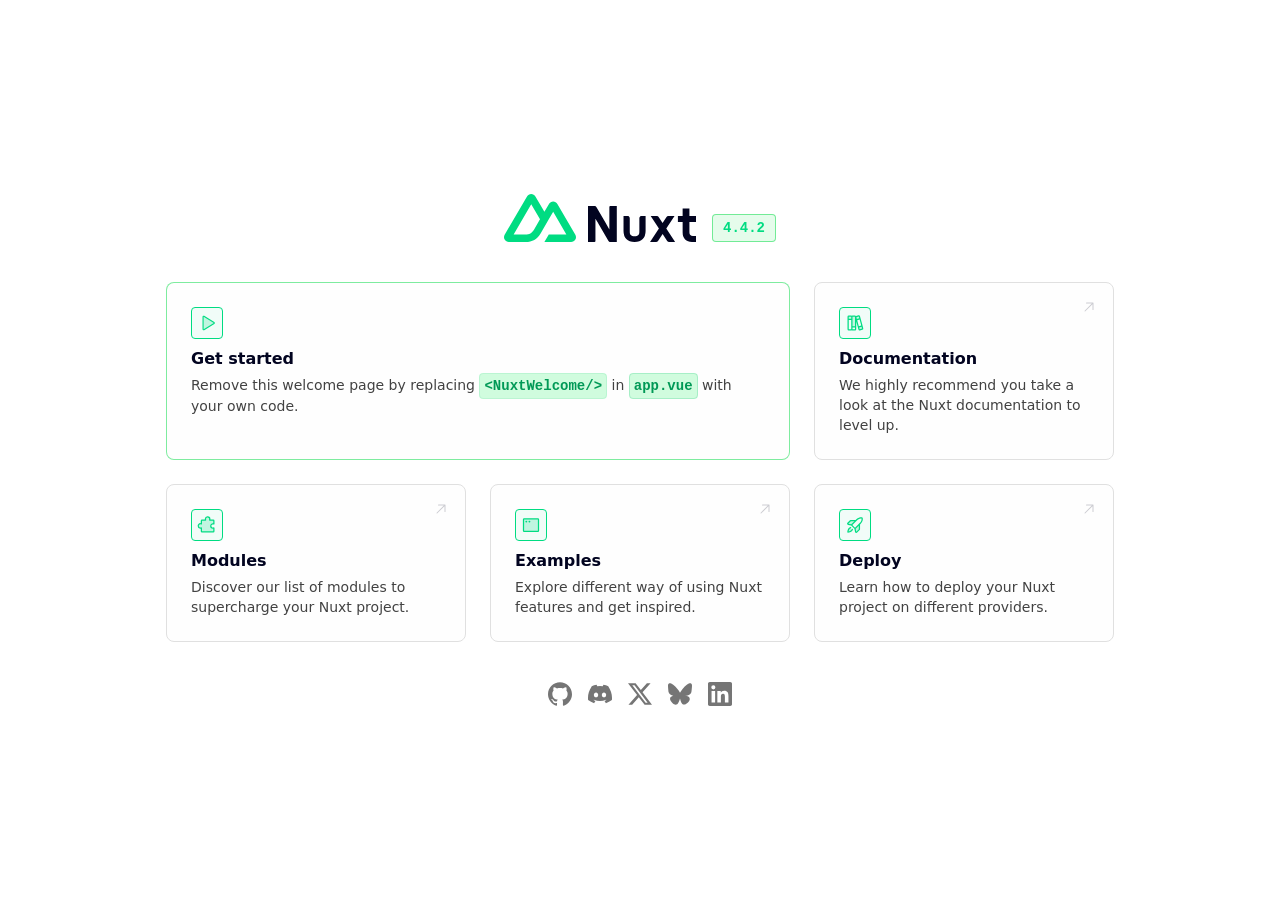
==== index.html @ 4d963c09 "✨ feat: 初始页面" ====
<!DOCTYPE html><html><head><meta charset="utf-8"><meta name="viewport" content="width=device-width, initial-scale=1"><title>Welcome to Nuxt!</title><script>!function(){const e=document.createElement("link").relList;if(!(e&&e.supports&&e.supports("modulepreload"))){for(const e of document.querySelectorAll('link[rel="modulepreload"]'))r(e);new MutationObserver(e=>{for(const o of e)if("childList"===o.type)for(const e of o.addedNodes)"LINK"===e.tagName&&"modulepreload"===e.rel&&r(e)}).observe(document,{childList:!0,subtree:!0})}function r(e){if(e.ep)return;e.ep=!0;const r=function(e){const r={};return e.integrity&&(r.integrity=e.integrity),e.referrerPolicy&&(r.referrerPolicy=e.referrerPolicy),"use-credentials"===e.crossOrigin?r.credentials="include":"anonymous"===e.crossOrigin?r.credentials="omit":r.credentials="same-origin",r}(e);fetch(e.href,r)}}();</script><style>*,:after,:before{border-color:var(--un-default-border-color,#e5e7eb);border-style:solid;border-width:0;box-sizing:border-box}:after,:before{--un-content:""}html{line-height:1.5;-webkit-text-size-adjust:100%;font-family:ui-sans-serif,system-ui,sans-serif,Apple Color Emoji,Segoe UI Emoji,Segoe UI Symbol,Noto Color Emoji;font-feature-settings:normal;font-variation-settings:normal;-moz-tab-size:4;tab-size:4;-webkit-tap-highlight-color:transparent}body{line-height:inherit;margin:0}h1,h2{font-size:inherit;font-weight:inherit}a{color:inherit;text-decoration:inherit}h1,h2,p,ul{margin:0}ul{list-style:none;padding:0}svg{display:block;vertical-align:middle}*,:after,:before{--un-rotate:0;--un-rotate-x:0;--un-rotate-y:0;--un-rotate-z:0;--un-scale-x:1;--un-scale-y:1;--un-scale-z:1;--un-skew-x:0;--un-skew-y:0;--un-translate-x:0;--un-translate-y:0;--un-translate-z:0;--un-pan-x: ;--un-pan-y: ;--un-pinch-zoom: ;--un-scroll-snap-strictness:proximity;--un-ordinal: ;--un-slashed-zero: ;--un-numeric-figure: ;--un-numeric-spacing: ;--un-numeric-fraction: ;--un-border-spacing-x:0;--un-border-spacing-y:0;--un-ring-offset-shadow:0 0 transparent;--un-ring-shadow:0 0 transparent;--un-shadow-inset: ;--un-shadow:0 0 transparent;--un-ring-inset: ;--un-ring-offset-width:0px;--un-ring-offset-color:#fff;--un-ring-width:0px;--un-ring-color:rgba(147,197,253,.5);--un-blur: ;--un-brightness: ;--un-contrast: ;--un-drop-shadow: ;--un-grayscale: ;--un-hue-rotate: ;--un-invert: ;--un-saturate: ;--un-sepia: ;--un-backdrop-blur: ;--un-backdrop-brightness: ;--un-backdrop-contrast: ;--un-backdrop-grayscale: ;--un-backdrop-hue-rotate: ;--un-backdrop-invert: ;--un-backdrop-opacity: ;--un-backdrop-saturate: ;--un-backdrop-sepia: }</style><style>.sr-only[data-v-bd64ba5c]{height:1px;margin:-1px;overflow:hidden;padding:0;width:1px;clip:rect(0,0,0,0);border-width:0;white-space:nowrap}.absolute[data-v-bd64ba5c],.sr-only[data-v-bd64ba5c]{position:absolute}.relative[data-v-bd64ba5c]{position:relative}.right-4[data-v-bd64ba5c]{right:1rem}.top-4[data-v-bd64ba5c]{top:1rem}.grid[data-v-bd64ba5c]{display:grid}.grid-cols-1[data-v-bd64ba5c]{grid-template-columns:repeat(1,minmax(0,1fr))}.mx-auto[data-v-bd64ba5c]{margin-left:auto;margin-right:auto}.mb-6[data-v-bd64ba5c]{margin-bottom:1.5rem}.mt-1[data-v-bd64ba5c]{margin-top:.25rem}.mt-4[data-v-bd64ba5c]{margin-top:1rem}.mt-6[data-v-bd64ba5c]{margin-top:1.5rem}.inline-block[data-v-bd64ba5c]{display:inline-block}.size-\[18px\][data-v-bd64ba5c]{height:18px;width:18px}.size-4[data-v-bd64ba5c]{height:1rem;width:1rem}.group:hover .group-hover\:size-5[data-v-bd64ba5c],.size-5[data-v-bd64ba5c]{height:1.25rem;width:1.25rem}.h-\[32px\][data-v-bd64ba5c]{height:32px}.h-8[data-v-bd64ba5c]{height:2rem}.max-w-\[980px\][data-v-bd64ba5c]{max-width:980px}.min-h-screen[data-v-bd64ba5c]{min-height:100vh}.w-\[32px\][data-v-bd64ba5c]{width:32px}.w-full[data-v-bd64ba5c]{width:100%}.flex[data-v-bd64ba5c]{display:flex}.inline-flex[data-v-bd64ba5c]{display:inline-flex}.flex-col[data-v-bd64ba5c]{flex-direction:column}.place-content-center[data-v-bd64ba5c]{place-content:center}.items-end[data-v-bd64ba5c]{align-items:flex-end}.items-center[data-v-bd64ba5c]{align-items:center}.justify-center[data-v-bd64ba5c]{justify-content:center}.gap-1[data-v-bd64ba5c]{gap:.25rem}.gap-4[data-v-bd64ba5c]{gap:1rem}.gap-y-4[data-v-bd64ba5c]{row-gap:1rem}.border[data-v-bd64ba5c]{border-width:1px}.border-\[\#00DC42\]\/50[data-v-bd64ba5c]{border-color:#00dc4280}.border-\[\#00DC82\][data-v-bd64ba5c]{--un-border-opacity:1;border-color:rgb(0 220 130/var(--un-border-opacity))}.border-gray-200[data-v-bd64ba5c]{--un-border-opacity:1;border-color:rgb(224 224 224/var(--un-border-opacity))}.border-green-600\/10[data-v-bd64ba5c]{border-color:#00bb6a1a}.border-green-600\/20[data-v-bd64ba5c]{border-color:#00bb6a33}.hover\:border-\[\#00DC82\][data-v-bd64ba5c]:hover{--un-border-opacity:1;border-color:rgb(0 220 130/var(--un-border-opacity))}.rounded[data-v-bd64ba5c]{border-radius:.25rem}.rounded-lg[data-v-bd64ba5c]{border-radius:.5rem}.bg-\[\#00DC42\]\/10[data-v-bd64ba5c]{background-color:#00dc421a}.bg-\[\#00DC82\]\/5[data-v-bd64ba5c]{background-color:#00dc820d}.bg-gray-50\/10[data-v-bd64ba5c]{background-color:#f5f5f51a}.bg-green-50[data-v-bd64ba5c]{--un-bg-opacity:1;background-color:rgb(208 252 222/var(--un-bg-opacity))}.bg-white[data-v-bd64ba5c]{--un-bg-opacity:1;background-color:rgb(255 255 255/var(--un-bg-opacity))}.p-1[data-v-bd64ba5c]{padding:.25rem}.p-6[data-v-bd64ba5c]{padding:1.5rem}.px-2[data-v-bd64ba5c]{padding-left:.5rem;padding-right:.5rem}.px-4[data-v-bd64ba5c]{padding-left:1rem;padding-right:1rem}.py-1[data-v-bd64ba5c]{padding-bottom:.25rem;padding-top:.25rem}.text-\[12px\][data-v-bd64ba5c]{font-size:12px}.text-base[data-v-bd64ba5c]{font-size:1rem;line-height:1.5rem}.text-sm[data-v-bd64ba5c]{font-size:.875rem;line-height:1.25rem}.group:hover .group-hover\:text-\[\#00DC82\][data-v-bd64ba5c],.text-\[\#00DC82\][data-v-bd64ba5c]{--un-text-opacity:1;color:rgb(0 220 130/var(--un-text-opacity))}.text-\[\#020420\][data-v-bd64ba5c]{--un-text-opacity:1;color:rgb(2 4 32/var(--un-text-opacity))}.text-\[\#020420\]\/20[data-v-bd64ba5c]{color:#02042033}.text-gray-500[data-v-bd64ba5c]{--un-text-opacity:1;color:rgb(117 117 117/var(--un-text-opacity))}.text-gray-700[data-v-bd64ba5c]{--un-text-opacity:1;color:rgb(66 66 66/var(--un-text-opacity))}.text-green-700[data-v-bd64ba5c]{--un-text-opacity:1;color:rgb(0 153 86/var(--un-text-opacity))}.hover\:text-\[\#020420\][data-v-bd64ba5c]:hover{--un-text-opacity:1;color:rgb(2 4 32/var(--un-text-opacity))}.font-bold[data-v-bd64ba5c]{font-weight:700}.font-semibold[data-v-bd64ba5c]{font-weight:600}.leading-none[data-v-bd64ba5c]{line-height:1}.font-mono[data-v-bd64ba5c]{font-family:ui-monospace,SFMono-Regular,Menlo,Monaco,Consolas,Liberation Mono,Courier New,monospace}.antialiased[data-v-bd64ba5c]{-webkit-font-smoothing:antialiased;-moz-osx-font-smoothing:grayscale}.focus-visible\:ring-2[data-v-bd64ba5c]:focus-visible{--un-ring-width:2px;--un-ring-offset-shadow:var(--un-ring-inset) 0 0 0 var(--un-ring-offset-width) var(--un-ring-offset-color);--un-ring-shadow:var(--un-ring-inset) 0 0 0 calc(var(--un-ring-width) + var(--un-ring-offset-width)) var(--un-ring-color);box-shadow:var(--un-ring-offset-shadow),var(--un-ring-shadow),var(--un-shadow)}.transition-all[data-v-bd64ba5c]{transition-duration:.15s;transition-property:all;transition-timing-function:cubic-bezier(.4,0,.2,1)}@media(prefers-color-scheme:dark){.dark\:border-\[\#00DC82\]\/50[data-v-bd64ba5c]{border-color:#00dc8280}.dark\:border-\[\#00DC82\]\/80[data-v-bd64ba5c],.group:hover .group-hover\:dark\:border-\[\#00DC82\]\/80[data-v-bd64ba5c]{border-color:#00dc82cc}.dark\:border-white\/10[data-v-bd64ba5c]{border-color:#ffffff1a}.dark\:border-white\/20[data-v-bd64ba5c]{border-color:#fff3}.hover\:dark\:border-\[\#00DC82\][data-v-bd64ba5c]:hover{--un-border-opacity:1;border-color:rgb(0 220 130/var(--un-border-opacity))}.dark\:bg-\[\#020420\][data-v-bd64ba5c]{--un-bg-opacity:1;background-color:rgb(2 4 32/var(--un-bg-opacity))}.dark\:bg-white\/5[data-v-bd64ba5c]{background-color:#ffffff0d}.dark\:text-\[\#00DC82\][data-v-bd64ba5c]{--un-text-opacity:1;color:rgb(0 220 130/var(--un-text-opacity))}.dark\:text-gray-200[data-v-bd64ba5c]{--un-text-opacity:1;color:rgb(224 224 224/var(--un-text-opacity))}.dark\:text-gray-400[data-v-bd64ba5c]{--un-text-opacity:1;color:rgb(158 158 158/var(--un-text-opacity))}.dark\:text-white[data-v-bd64ba5c]{--un-text-opacity:1;color:rgb(255 255 255/var(--un-text-opacity))}.dark\:text-white\/40[data-v-bd64ba5c]{color:#fff6}.dark\:hover\:text-white[data-v-bd64ba5c]:hover{--un-text-opacity:1;color:rgb(255 255 255/var(--un-text-opacity))}.group:hover .group-hover\:dark\:text-gray-100[data-v-bd64ba5c]{--un-text-opacity:1;color:rgb(238 238 238/var(--un-text-opacity))}}@media(min-width:640px){.sm\:col-span-2[data-v-bd64ba5c]{grid-column:span 2/span 2}.sm\:grid-cols-3[data-v-bd64ba5c]{grid-template-columns:repeat(3,minmax(0,1fr))}.sm\:mb-0[data-v-bd64ba5c]{margin-bottom:0}.sm\:mt-0[data-v-bd64ba5c]{margin-top:0}.sm\:mt-10[data-v-bd64ba5c]{margin-top:2.5rem}.sm\:mt-6[data-v-bd64ba5c]{margin-top:1.5rem}.sm\:h-12[data-v-bd64ba5c]{height:3rem}.sm\:gap-6[data-v-bd64ba5c]{gap:1.5rem}.sm\:px-2\.5[data-v-bd64ba5c]{padding-left:.625rem;padding-right:.625rem}.sm\:px-6[data-v-bd64ba5c]{padding-left:1.5rem;padding-right:1.5rem}.sm\:py-1\.5[data-v-bd64ba5c]{padding-bottom:.375rem;padding-top:.375rem}.sm\:text-\[14px\][data-v-bd64ba5c]{font-size:14px}.sm\:text-base[data-v-bd64ba5c]{font-size:1rem;line-height:1.5rem}}@media(min-width:1024px){.lg\:px-8[data-v-bd64ba5c]{padding-left:2rem;padding-right:2rem}}</style><link rel="stylesheet" href="/_nuxt/entry.BA2-Utbd.css" crossorigin><link rel="preload" as="fetch" crossorigin="anonymous" href="/_payload.json?71deeaba-9557-443c-835a-ccceb0a1dccd"><link rel="modulepreload" as="script" crossorigin href="/_nuxt/CQUjFMmH.js"><script type="module" src="/_nuxt/CQUjFMmH.js" crossorigin></script></head><body><div id="__nuxt"><div><div></div><div class="antialiased bg-white dark:bg-[#020420] dark:text-white flex flex-col items-center justify-center min-h-screen place-content-center sm:text-base text-[#020420] text-sm" data-v-bd64ba5c><div class="flex flex-col mt-6 sm:mt-0" data-v-bd64ba5c><h1 class="flex flex-col gap-y-4 items-center justify-center" data-v-bd64ba5c><a href="https://nuxt.com?utm_source=nuxt-welcome" target="_blank" class="gap-4 inline-flex items-end" data-v-bd64ba5c><svg xmlns="http://www.w3.org/2000/svg" fill="none" aria-label="Nuxt" class="h-8 sm:h-12" viewBox="0 0 800 200" data-v-bd64ba5c><path fill="#00dc82" d="M168.303 200h111.522c3.543 0 7.022-.924 10.09-2.679A20.1 20.1 0 0 0 297.3 190a19.86 19.86 0 0 0 2.7-10.001 19.86 19.86 0 0 0-2.709-9.998L222.396 41.429a20.1 20.1 0 0 0-7.384-7.32 20.3 20.3 0 0 0-10.088-2.679c-3.541 0-7.02.925-10.087 2.68a20.1 20.1 0 0 0-7.384 7.32l-19.15 32.896L130.86 9.998a20.1 20.1 0 0 0-7.387-7.32A20.3 20.3 0 0 0 113.384 0c-3.542 0-7.022.924-10.09 2.679a20.1 20.1 0 0 0-7.387 7.319L2.709 170A19.85 19.85 0 0 0 0 179.999c-.002 3.511.93 6.96 2.7 10.001a20.1 20.1 0 0 0 7.385 7.321A20.3 20.3 0 0 0 20.175 200h70.004c27.737 0 48.192-12.075 62.266-35.633l34.171-58.652 18.303-31.389 54.93 94.285h-73.233zm-79.265-31.421-48.854-.011 73.232-125.706 36.541 62.853-24.466 42.01c-9.347 15.285-19.965 20.854-36.453 20.854" data-v-bd64ba5c></path><path fill="currentColor" d="M377 200a4 4 0 0 0 4-4v-93s5.244 8.286 15 25l38.707 66.961c1.789 3.119 5.084 5.039 8.649 5.039H470V50h-27a4 4 0 0 0-4 4v94l-17-30-36.588-62.98c-1.792-3.108-5.081-5.02-8.639-5.02H350v150zm299.203-56.143L710.551 92h-25.73a9.97 9.97 0 0 0-8.333 4.522L660.757 120.5l-15.731-23.978A9.97 9.97 0 0 0 636.693 92h-25.527l34.348 51.643L608.524 200h24.966a9.97 9.97 0 0 0 8.29-4.458l19.18-28.756 18.981 28.72a9.97 9.97 0 0 0 8.313 4.494h24.736zM724.598 92h19.714V60.071h28.251V92H800v24.857h-27.437V159.5c0 10.5 5.284 15.429 14.43 15.429H800V200h-16.869c-23.576 0-38.819-14.143-38.819-39.214v-43.929h-19.714zM590 92h-15c-3.489 0-6.218.145-8.5 2.523-2.282 2.246-2.5 3.63-2.5 7.066v52.486c0 8.058-.376 12.962-4 16.925-3.624 3.831-8.619 5-16 5-7.247 0-12.376-1.169-16-5-3.624-3.963-4-8.867-4-16.925v-52.486c0-3.435-.218-4.82-2.5-7.066C519.218 92.145 516.489 92 513 92h-15v62.422q0 21.006 11.676 33.292C517.594 195.905 529.103 200 544 200s26.204-4.095 34.123-12.286Q590 175.428 590 154.422z" data-v-bd64ba5c></path></svg> <span class="bg-[#00DC42]/10 border border-[#00DC42]/50 font-mono font-semibold group-hover:bg-[#00DC42]/15 group-hover:border-[#00DC42] inline-block leading-none px-2 py-1 rounded sm:px-2.5 sm:py-1.5 sm:text-[14px] text-[#00DC82] text-[12px]" data-v-bd64ba5c>4.4.2</span></a></h1><div class="gap-4 grid grid-cols-1 max-w-[980px] mt-6 px-4 sm:gap-6 sm:grid-cols-3 sm:mt-10 w-full" data-v-bd64ba5c><div class="bg-gray-50/10 border border-[#00DC42]/50 dark:bg-white/5 flex flex-col gap-1 p-6 rounded-lg sm:col-span-2" data-v-bd64ba5c><div class="bg-[#00DC82]/5 border border-[#00DC82] dark:bg-[#020420] dark:border-[#00DC82]/80 dark:text-[#00DC82] flex h-[32px] items-center justify-center rounded text-[#00DC82] w-[32px]" data-v-bd64ba5c><svg xmlns="http://www.w3.org/2000/svg" class="size-[18px]" viewBox="0 0 256 256" data-v-bd64ba5c><path fill="currentColor" d="m228.1 121.2-143.9-88A8 8 0 0 0 72 40v176a8 8 0 0 0 12.2 6.8l143.9-88a7.9 7.9 0 0 0 0-13.6" opacity=".2" data-v-bd64ba5c></path><path fill="currentColor" d="M80 232a15.5 15.5 0 0 1-7.8-2.1A15.8 15.8 0 0 1 64 216V40a15.8 15.8 0 0 1 8.2-13.9 15.5 15.5 0 0 1 16.1.3l144 87.9a16 16 0 0 1 0 27.4l-144 87.9A15.4 15.4 0 0 1 80 232m0-192v176l144-88Z" data-v-bd64ba5c></path></svg></div><h2 class="font-semibold mt-1 text-base" data-v-bd64ba5c>Get started</h2><p class="dark:text-gray-200 text-gray-700 text-sm" data-v-bd64ba5c>Remove this welcome page by replacing <a class="bg-green-50 border border-green-600/10 dark:bg-[#020420] dark:border-white/10 dark:text-[#00DC82] font-bold font-mono p-1 rounded text-green-700" data-v-bd64ba5c>&lt;NuxtWelcome/&gt;</a> in <a href="https://nuxt.com/docs/4.x/directory-structure/app" target="_blank" rel="noopener" class="bg-green-50 border border-green-600/20 dark:bg-[#020420] dark:border-white/20 dark:text-[#00DC82] font-bold font-mono hover:border-[#00DC82] p-1 rounded text-green-700" data-v-bd64ba5c>app.vue</a> with your own code.</p></div><a href="https://nuxt.com/docs?utm_source=nuxt-welcome" target="_blank" class="bg-gray-50/10 border border-gray-200 dark:bg-white/5 dark:border-white/10 flex flex-col gap-1 group hover:border-[#00DC82] hover:dark:border-[#00DC82] p-6 relative rounded-lg transition-all" data-v-bd64ba5c><div class="bg-[#00DC82]/5 border border-[#00DC82] dark:bg-[#020420] dark:border-[#00DC82]/50 dark:text-[#00DC82] flex group-hover:dark:border-[#00DC82]/80 h-[32px] items-center justify-center rounded text-[#00DC82] transition-all w-[32px]" data-v-bd64ba5c><svg xmlns="http://www.w3.org/2000/svg" class="size-5" viewBox="0 0 256 256" data-v-bd64ba5c><path fill="currentColor" d="M136 48v128H88V80H40V48a8 8 0 0 1 8-8h32a8 8 0 0 1 8 8 8 8 0 0 1 8-8h32a8 8 0 0 1 8 8m89.9 149.6-8.3-30.9-46.4 12.5 8.3 30.9a8 8 0 0 0 9.8 5.6l30.9-8.3a8 8 0 0 0 5.7-9.8M184.5 43.1a8.1 8.1 0 0 0-9.8-5.7l-30.9 8.3a8.1 8.1 0 0 0-5.7 9.8l8.3 30.9L192.8 74Z" opacity=".2" data-v-bd64ba5c></path><path fill="currentColor" d="M233.6 195.6 192.2 41a16 16 0 0 0-19.6-11.3L141.7 38l-1 .3A16 16 0 0 0 128 32H96a15.8 15.8 0 0 0-8 2.2 15.8 15.8 0 0 0-8-2.2H48a16 16 0 0 0-16 16v160a16 16 0 0 0 16 16h32a15.8 15.8 0 0 0 8-2.2 15.8 15.8 0 0 0 8 2.2h32a16 16 0 0 0 16-16v-99.6l27.8 103.7a16 16 0 0 0 15.5 11.9 20 20 0 0 0 4.1-.5l30.9-8.3a16 16 0 0 0 11.3-19.6M156.2 92.1l30.9-8.3 20.7 77.3-30.9 8.3Zm20.5-46.9 6.3 23.1-30.9 8.3-6.3-23.1ZM128 48v120H96V48Zm-48 0v24H48V48ZM48 208V88h32v120Zm80 0H96v-24h32zm90.2-8.3-30.9 8.3-6.3-23.2 31-8.3z" data-v-bd64ba5c></path></svg></div> <svg xmlns="http://www.w3.org/2000/svg" class="absolute dark:text-white/40 group-hover:size-5 group-hover:text-[#00DC82] right-4 size-4 text-[#020420]/20 top-4 transition-all" viewBox="0 0 256 256" data-v-bd64ba5c><path fill="currentColor" d="M200 64v104a8 8 0 0 1-16 0V83.3L69.7 197.7a8.2 8.2 0 0 1-11.4 0 8.1 8.1 0 0 1 0-11.4L172.7 72H88a8 8 0 0 1 0-16h104a8 8 0 0 1 8 8" data-v-bd64ba5c></path></svg> <h2 class="font-semibold mt-1 text-base" data-v-bd64ba5c>Documentation</h2><p class="dark:text-gray-200 group-hover:dark:text-gray-100 text-gray-700 text-sm" data-v-bd64ba5c>We highly recommend you take a look at the Nuxt documentation to level up.</p></a></div><div class="gap-4 grid grid-cols-1 max-w-[980px] mt-4 px-4 sm:gap-6 sm:grid-cols-3 sm:mt-6 w-full" data-v-bd64ba5c><a href="https://nuxt.com/modules?utm_source=nuxt-welcome" target="_blank" class="bg-gray-50/10 border border-gray-200 dark:bg-white/5 dark:border-white/10 flex flex-col gap-1 group hover:border-[#00DC82] hover:dark:border-[#00DC82] p-6 relative rounded-lg transition-all" data-v-bd64ba5c><div class="bg-[#00DC82]/5 border border-[#00DC82] dark:bg-[#020420] dark:border-[#00DC82]/50 dark:text-[#00DC82] flex group-hover:dark:border-[#00DC82]/80 h-[32px] items-center justify-center rounded text-[#00DC82] transition-all w-[32px]" data-v-bd64ba5c><svg xmlns="http://www.w3.org/2000/svg" class="size-5" viewBox="0 0 256 256" data-v-bd64ba5c><path fill="currentColor" d="M64 216a8 8 0 0 1-8-8v-42.7a27.6 27.6 0 0 1-14.1 2.6A28 28 0 1 1 56 114.7V72a8 8 0 0 1 8-8h46.7a27.6 27.6 0 0 1-2.6-14.1A28 28 0 1 1 161.3 64H208a8 8 0 0 1 8 8v42.7a27.6 27.6 0 0 0-14.1-2.6 28 28 0 1 0 14.1 53.2V208a8 8 0 0 1-8 8Z" opacity=".2" data-v-bd64ba5c></path><path fill="currentColor" d="M220.3 158.5a8.1 8.1 0 0 0-7.7-.4 20.2 20.2 0 0 1-23.2-4.4 20 20 0 0 1 13.1-33.6 19.6 19.6 0 0 1 10.1 1.8 8.1 8.1 0 0 0 7.7-.4 8.2 8.2 0 0 0 3.7-6.8V72a16 16 0 0 0-16-16h-36.2c.1-1.3.2-2.7.2-4a36.1 36.1 0 0 0-38.3-35.9 36 36 0 0 0-33.6 33.3 36.4 36.4 0 0 0 .1 6.6H64a16 16 0 0 0-16 16v32.2l-4-.2a35.6 35.6 0 0 0-26.2 11.4 35.3 35.3 0 0 0-9.7 26.9 36 36 0 0 0 33.3 33.6 36.4 36.4 0 0 0 6.6-.1V208a16 16 0 0 0 16 16h144a16 16 0 0 0 16-16v-42.7a8.2 8.2 0 0 0-3.7-6.8M208 208H64v-42.7a8.2 8.2 0 0 0-3.7-6.8 8.1 8.1 0 0 0-7.7-.4 19.6 19.6 0 0 1-10.1 1.8 20 20 0 0 1-13.1-33.6 20.2 20.2 0 0 1 23.2-4.4 8.1 8.1 0 0 0 7.7-.4 8.2 8.2 0 0 0 3.7-6.8V72h46.7a8.2 8.2 0 0 0 6.8-3.7 8.1 8.1 0 0 0 .4-7.7 19.6 19.6 0 0 1-1.8-10.1 20 20 0 0 1 33.6-13.1 20.2 20.2 0 0 1 4.4 23.2 8.1 8.1 0 0 0 .4 7.7 8.2 8.2 0 0 0 6.8 3.7H208v32.2a36.4 36.4 0 0 0-6.6-.1 36 36 0 0 0-33.3 33.6A36.1 36.1 0 0 0 204 176l4-.2Z" data-v-bd64ba5c></path></svg></div> <svg xmlns="http://www.w3.org/2000/svg" class="absolute dark:text-white/40 group-hover:size-5 group-hover:text-[#00DC82] right-4 size-4 text-[#020420]/20 top-4 transition-all" viewBox="0 0 256 256" data-v-bd64ba5c><path fill="currentColor" d="M200 64v104a8 8 0 0 1-16 0V83.3L69.7 197.7a8.2 8.2 0 0 1-11.4 0 8.1 8.1 0 0 1 0-11.4L172.7 72H88a8 8 0 0 1 0-16h104a8 8 0 0 1 8 8" data-v-bd64ba5c></path></svg> <h2 class="font-semibold mt-1 text-base" data-v-bd64ba5c>Modules</h2><p class="dark:text-gray-200 group-hover:dark:text-gray-100 text-gray-700 text-sm" data-v-bd64ba5c>Discover our list of modules to supercharge your Nuxt project.</p></a> <a href="https://nuxt.com/docs/4.x/examples?utm_source=nuxt-welcome" target="_blank" class="bg-gray-50/10 border border-gray-200 dark:bg-white/5 dark:border-white/10 flex flex-col gap-1 group hover:border-[#00DC82] hover:dark:border-[#00DC82] p-6 relative rounded-lg transition-all" data-v-bd64ba5c><div class="bg-[#00DC82]/5 border border-[#00DC82] dark:bg-[#020420] dark:border-[#00DC82]/50 dark:text-[#00DC82] flex group-hover:dark:border-[#00DC82]/80 h-[32px] items-center justify-center rounded text-[#00DC82] transition-all w-[32px]" data-v-bd64ba5c><svg xmlns="http://www.w3.org/2000/svg" class="size-5" viewBox="0 0 256 256" data-v-bd64ba5c><path fill="currentColor" d="M224 56v144a8 8 0 0 1-8 8H40a8 8 0 0 1-8-8V56a8 8 0 0 1 8-8h176a8 8 0 0 1 8 8" opacity=".2" data-v-bd64ba5c></path><path fill="currentColor" d="M216 40H40a16 16 0 0 0-16 16v144a16 16 0 0 0 16 16h176a16 16 0 0 0 16-16V56a16 16 0 0 0-16-16m0 160H40V56h176zM80 84a12 12 0 1 1-12-12 12 12 0 0 1 12 12m40 0a12 12 0 1 1-12-12 12 12 0 0 1 12 12" data-v-bd64ba5c></path></svg></div> <svg xmlns="http://www.w3.org/2000/svg" class="absolute dark:text-white/40 group-hover:size-5 group-hover:text-[#00DC82] right-4 size-4 text-[#020420]/20 top-4 transition-all" viewBox="0 0 256 256" data-v-bd64ba5c><path fill="currentColor" d="M200 64v104a8 8 0 0 1-16 0V83.3L69.7 197.7a8.2 8.2 0 0 1-11.4 0 8.1 8.1 0 0 1 0-11.4L172.7 72H88a8 8 0 0 1 0-16h104a8 8 0 0 1 8 8" data-v-bd64ba5c></path></svg> <h2 class="font-semibold mt-1 text-base" data-v-bd64ba5c>Examples</h2><p class="dark:text-gray-200 group-hover:dark:text-gray-100 text-gray-700 text-sm" data-v-bd64ba5c>Explore different way of using Nuxt features and get inspired.</p></a> <a href="https://nuxt.com/deploy?utm_source=nuxt-welcome" target="_blank" class="bg-gray-50/10 border border-gray-200 dark:bg-white/5 dark:border-white/10 flex flex-col gap-1 group hover:border-[#00DC82] hover:dark:border-[#00DC82] p-6 relative rounded-lg transition-all" data-v-bd64ba5c><div class="bg-[#00DC82]/5 border border-[#00DC82] dark:bg-[#020420] dark:border-[#00DC82]/50 dark:text-[#00DC82] flex group-hover:dark:border-[#00DC82]/80 h-[32px] items-center justify-center rounded text-[#00DC82] transition-all w-[32px]" data-v-bd64ba5c><svg xmlns="http://www.w3.org/2000/svg" width="20" height="20" viewBox="0 0 256 256" data-v-bd64ba5c><path fill="currentColor" d="M94.1 184.6c-11.4 33.9-56.6 33.9-56.6 33.9s0-45.2 33.9-56.6Zm90.5-67.9v64.6a8 8 0 0 1-2.4 5.6l-32.3 32.4a8 8 0 0 1-13.5-4.1l-8.4-41.9Zm-45.3-45.3H74.7a8 8 0 0 0-5.6 2.4l-32.4 32.3a8 8 0 0 0 4.1 13.5l41.9 8.4Z" opacity=".2" data-v-bd64ba5c></path><path fill="currentColor" d="M96.6 177a7.9 7.9 0 0 0-10.1 5c-6.6 19.7-27.9 25.8-40.2 27.7 1.9-12.3 8-33.6 27.7-40.2a8 8 0 1 0-5.1-15.1c-16.4 5.4-28.4 18.4-34.8 37.5a91.8 91.8 0 0 0-4.6 26.6 8 8 0 0 0 8 8 91.8 91.8 0 0 0 26.6-4.6c19.1-6.4 32.1-18.4 37.5-34.8a7.9 7.9 0 0 0-5-10.1" data-v-bd64ba5c></path><path fill="currentColor" d="M227.6 41.8a15.7 15.7 0 0 0-13.4-13.4c-11.3-1.7-40.6-2.5-69.2 26.1l-9 8.9H74.7a16.2 16.2 0 0 0-11.3 4.7l-32.3 32.4a15.9 15.9 0 0 0-4 15.9 16 16 0 0 0 12.2 11.1l39.5 7.9 41.8 41.8 7.9 39.5a16 16 0 0 0 11.1 12.2 14.7 14.7 0 0 0 4.6.7 15.6 15.6 0 0 0 11.3-4.7l32.4-32.3a16.2 16.2 0 0 0 4.7-11.3V120l8.9-9c28.6-28.6 27.8-57.9 26.1-69.2M74.7 79.4H120l-39.9 39.9-37.7-7.5Zm81.6-13.6c7.8-7.8 28.8-25.6 55.5-21.6 4 26.7-13.8 47.7-21.6 55.5L128 161.9 94.1 128Zm20.3 115.5-32.4 32.3-7.5-37.7 39.9-39.9Z" data-v-bd64ba5c></path></svg></div> <svg xmlns="http://www.w3.org/2000/svg" class="absolute dark:text-white/40 group-hover:size-5 group-hover:text-[#00DC82] right-4 size-4 text-[#020420]/20 top-4 transition-all" viewBox="0 0 256 256" data-v-bd64ba5c><path fill="currentColor" d="M200 64v104a8 8 0 0 1-16 0V83.3L69.7 197.7a8.2 8.2 0 0 1-11.4 0 8.1 8.1 0 0 1 0-11.4L172.7 72H88a8 8 0 0 1 0-16h104a8 8 0 0 1 8 8" data-v-bd64ba5c></path></svg> <h2 class="font-semibold mt-1 text-base" data-v-bd64ba5c>Deploy</h2><p class="dark:text-gray-200 group-hover:dark:text-gray-100 text-gray-700 text-sm" data-v-bd64ba5c>Learn how to deploy your Nuxt project on different providers.</p></a></div><footer class="lg:px-8 mb-6 mt-6 mx-auto px-4 sm:mb-0 sm:mt-10 sm:px-6 w-full" data-v-bd64ba5c><ul class="flex gap-4 items-center justify-center" data-v-bd64ba5c><li data-v-bd64ba5c><a href="https://go.nuxt.com/github" target="_blank" class="dark:hover:text-white dark:text-gray-400 focus-visible:ring-2 hover:text-[#020420] text-gray-500" data-v-bd64ba5c><span class="sr-only" data-v-bd64ba5c>Nuxt GitHub Repository</span> <svg xmlns="http://www.w3.org/2000/svg" width="24" height="24" viewBox="0 0 24 24" data-v-bd64ba5c><path fill="currentColor" d="M12 .297c-6.63 0-12 5.373-12 12 0 5.303 3.438 9.8 8.205 11.385.6.113.82-.258.82-.577 0-.285-.01-1.04-.015-2.04-3.338.724-4.042-1.61-4.042-1.61C4.422 18.07 3.633 17.7 3.633 17.7c-1.087-.744.084-.729.084-.729 1.205.084 1.838 1.236 1.838 1.236 1.07 1.835 2.809 1.305 3.495.998.108-.776.417-1.305.76-1.605-2.665-.3-5.466-1.332-5.466-5.93 0-1.31.465-2.38 1.235-3.22-.135-.303-.54-1.523.105-3.176 0 0 1.005-.322 3.3 1.23.96-.267 1.98-.399 3-.405 1.02.006 2.04.138 3 .405 2.28-1.552 3.285-1.23 3.285-1.23.645 1.653.24 2.873.12 3.176.765.84 1.23 1.91 1.23 3.22 0 4.61-2.805 5.625-5.475 5.92.42.36.81 1.096.81 2.22 0 1.606-.015 2.896-.015 3.286 0 .315.21.69.825.57C20.565 22.092 24 17.592 24 12.297c0-6.627-5.373-12-12-12" data-v-bd64ba5c></path></svg></a></li><li data-v-bd64ba5c><a href="https://go.nuxt.com/discord" target="_blank" class="dark:hover:text-white dark:text-gray-400 focus-visible:ring-2 hover:text-[#020420] text-gray-500" data-v-bd64ba5c><span class="sr-only" data-v-bd64ba5c>Nuxt Discord Server</span> <svg xmlns="http://www.w3.org/2000/svg" width="24" height="24" viewBox="0 0 24 24" data-v-bd64ba5c><path fill="currentColor" d="M20.317 4.37a19.8 19.8 0 0 0-4.885-1.515.074.074 0 0 0-.079.037c-.21.375-.444.864-.608 1.25a18.3 18.3 0 0 0-5.487 0 13 13 0 0 0-.617-1.25.08.08 0 0 0-.079-.037A19.7 19.7 0 0 0 3.677 4.37a.1.1 0 0 0-.032.027C.533 9.046-.32 13.58.099 18.057a.08.08 0 0 0 .031.057 19.9 19.9 0 0 0 5.993 3.03.08.08 0 0 0 .084-.028 14 14 0 0 0 1.226-1.994.076.076 0 0 0-.041-.106 13 13 0 0 1-1.872-.892.077.077 0 0 1-.008-.128 10 10 0 0 0 .372-.292.07.07 0 0 1 .077-.01c3.928 1.793 8.18 1.793 12.062 0a.07.07 0 0 1 .078.01q.181.149.373.292a.077.077 0 0 1-.006.127 12.3 12.3 0 0 1-1.873.892.077.077 0 0 0-.041.107c.36.698.772 1.362 1.225 1.993a.08.08 0 0 0 .084.028 19.8 19.8 0 0 0 6.002-3.03.08.08 0 0 0 .032-.054c.5-5.177-.838-9.674-3.549-13.66a.06.06 0 0 0-.031-.03M8.02 15.33c-1.182 0-2.157-1.085-2.157-2.419 0-1.333.956-2.419 2.157-2.419 1.21 0 2.176 1.096 2.157 2.42 0 1.333-.956 2.418-2.157 2.418m7.975 0c-1.183 0-2.157-1.085-2.157-2.419 0-1.333.955-2.419 2.157-2.419 1.21 0 2.176 1.096 2.157 2.42 0 1.333-.946 2.418-2.157 2.418" data-v-bd64ba5c></path></svg></a></li><li data-v-bd64ba5c><a href="https://go.nuxt.com/x" target="_blank" class="dark:hover:text-white dark:text-gray-400 focus-visible:ring-2 hover:text-[#020420] text-gray-500" data-v-bd64ba5c><span class="sr-only" data-v-bd64ba5c>Nuxt on X</span> <svg xmlns="http://www.w3.org/2000/svg" width="24" height="24" viewBox="0 0 24 24" data-v-bd64ba5c><path fill="currentColor" d="M18.901 1.153h3.68l-8.04 9.19L24 22.846h-7.406l-5.8-7.584-6.638 7.584H.474l8.6-9.83L0 1.154h7.594l5.243 6.932ZM17.61 20.644h2.039L6.486 3.24H4.298Z" data-v-bd64ba5c></path></svg></a></li><li data-v-bd64ba5c><a href="https://go.nuxt.com/bluesky" target="_blank" class="dark:hover:text-white dark:text-gray-400 focus-visible:ring-2 hover:text-[#020420] text-gray-500" data-v-bd64ba5c><span class="sr-only" data-v-bd64ba5c>Nuxt Bluesky</span> <svg xmlns="http://www.w3.org/2000/svg" width="24" height="24" viewBox="0 0 24 24" data-v-bd64ba5c><path fill="currentColor" d="M12 10.8c-1.087-2.114-4.046-6.053-6.798-7.995C2.566.944 1.561 1.266.902 1.565.139 1.908 0 3.08 0 3.768c0 .69.378 5.65.624 6.479.815 2.736 3.713 3.66 6.383 3.364q.204-.03.415-.056-.207.033-.415.056c-3.912.58-7.387 2.005-2.83 7.078 5.013 5.19 6.87-1.113 7.823-4.308.953 3.195 2.05 9.271 7.733 4.308 4.267-4.308 1.172-6.498-2.74-7.078a9 9 0 0 1-.415-.056q.21.026.415.056c2.67.297 5.568-.628 6.383-3.364.246-.828.624-5.79.624-6.478 0-.69-.139-1.861-.902-2.206-.659-.298-1.664-.62-4.3 1.24C16.046 4.748 13.087 8.687 12 10.8" data-v-bd64ba5c></path></svg></a></li><li data-v-bd64ba5c><a href="https://go.nuxt.com/linkedin" target="_blank" class="dark:hover:text-white dark:text-gray-400 focus-visible:ring-2 hover:text-[#020420] text-gray-500" data-v-bd64ba5c><span class="sr-only" data-v-bd64ba5c>Nuxt Linkedin</span> <svg xmlns="http://www.w3.org/2000/svg" width="24" height="24" viewBox="0 0 24 24" data-v-bd64ba5c><path fill="currentColor" d="M20.447 20.452h-3.554v-5.569c0-1.328-.027-3.037-1.852-3.037-1.853 0-2.136 1.445-2.136 2.939v5.667H9.351V9h3.414v1.561h.046c.477-.9 1.637-1.85 3.37-1.85 3.601 0 4.267 2.37 4.267 5.455v6.286zM5.337 7.433a2.06 2.06 0 0 1-2.063-2.065 2.064 2.064 0 1 1 2.063 2.065m1.782 13.019H3.555V9h3.564zM22.225 0H1.771C.792 0 0 .774 0 1.729v20.542C0 23.227.792 24 1.771 24h20.451C23.2 24 24 23.227 24 22.271V1.729C24 .774 23.2 0 22.222 0z" data-v-bd64ba5c></path></svg></a></li></ul></footer></div></div></div></div><div id="teleports"></div><script>window.__NUXT__={};window.__NUXT__.config={public:{},app:{baseURL:"/",buildId:"71deeaba-9557-443c-835a-ccceb0a1dccd",buildAssetsDir:"/_nuxt/",cdnURL:""}}</script><script type="application/json" data-nuxt-data="nuxt-app" data-ssr="true" id="__NUXT_DATA__" data-src="/_payload.json?71deeaba-9557-443c-835a-ccceb0a1dccd">[{"state":1,"once":3,"_errors":4,"serverRendered":6,"path":7,"prerenderedAt":8},["Reactive",2],{},["Set"],["ShallowReactive",5],{},true,"\u002F",1776685871118]</script></body></html>
---- _nuxt/entry.BA2-Utbd.css ----
.sr-only[data-v-bd64ba5c]{height:1px;margin:-1px;overflow:hidden;padding:0;width:1px;clip:rect(0,0,0,0);border-width:0;white-space:nowrap}.absolute[data-v-bd64ba5c],.sr-only[data-v-bd64ba5c]{position:absolute}.relative[data-v-bd64ba5c]{position:relative}.right-4[data-v-bd64ba5c]{right:1rem}.top-4[data-v-bd64ba5c]{top:1rem}.grid[data-v-bd64ba5c]{display:grid}.grid-cols-1[data-v-bd64ba5c]{grid-template-columns:repeat(1,minmax(0,1fr))}.mx-auto[data-v-bd64ba5c]{margin-left:auto;margin-right:auto}.mb-6[data-v-bd64ba5c]{margin-bottom:1.5rem}.mt-1[data-v-bd64ba5c]{margin-top:.25rem}.mt-4[data-v-bd64ba5c]{margin-top:1rem}.mt-6[data-v-bd64ba5c]{margin-top:1.5rem}.inline-block[data-v-bd64ba5c]{display:inline-block}.size-\[18px\][data-v-bd64ba5c]{height:18px;width:18px}.size-4[data-v-bd64ba5c]{height:1rem;width:1rem}.group:hover .group-hover\:size-5[data-v-bd64ba5c],.size-5[data-v-bd64ba5c]{height:1.25rem;width:1.25rem}.h-\[32px\][data-v-bd64ba5c]{height:32px}.h-8[data-v-bd64ba5c]{height:2rem}.max-w-\[980px\][data-v-bd64ba5c]{max-width:980px}.min-h-screen[data-v-bd64ba5c]{min-height:100vh}.w-\[32px\][data-v-bd64ba5c]{width:32px}.w-full[data-v-bd64ba5c]{width:100%}.flex[data-v-bd64ba5c]{display:flex}.inline-flex[data-v-bd64ba5c]{display:inline-flex}.flex-col[data-v-bd64ba5c]{flex-direction:column}.place-content-center[data-v-bd64ba5c]{place-content:center}.items-end[data-v-bd64ba5c]{align-items:flex-end}.items-center[data-v-bd64ba5c]{align-items:center}.justify-center[data-v-bd64ba5c]{justify-content:center}.gap-1[data-v-bd64ba5c]{gap:.25rem}.gap-4[data-v-bd64ba5c]{gap:1rem}.gap-y-4[data-v-bd64ba5c]{row-gap:1rem}.border[data-v-bd64ba5c]{border-width:1px}.border-\[\#00DC42\]\/50[data-v-bd64ba5c]{border-color:#00dc4280}.border-\[\#00DC82\][data-v-bd64ba5c]{--un-border-opacity:1;border-color:rgb(0 220 130/var(--un-border-opacity))}.border-gray-200[data-v-bd64ba5c]{--un-border-opacity:1;border-color:rgb(224 224 224/var(--un-border-opacity))}.border-green-600\/10[data-v-bd64ba5c]{border-color:#00bb6a1a}.border-green-600\/20[data-v-bd64ba5c]{border-color:#00bb6a33}.hover\:border-\[\#00DC82\][data-v-bd64ba5c]:hover{--un-border-opacity:1;border-color:rgb(0 220 130/var(--un-border-opacity))}.rounded[data-v-bd64ba5c]{border-radius:.25rem}.rounded-lg[data-v-bd64ba5c]{border-radius:.5rem}.bg-\[\#00DC42\]\/10[data-v-bd64ba5c]{background-color:#00dc421a}.bg-\[\#00DC82\]\/5[data-v-bd64ba5c]{background-color:#00dc820d}.bg-gray-50\/10[data-v-bd64ba5c]{background-color:#f5f5f51a}.bg-green-50[data-v-bd64ba5c]{--un-bg-opacity:1;background-color:rgb(208 252 222/var(--un-bg-opacity))}.bg-white[data-v-bd64ba5c]{--un-bg-opacity:1;background-color:rgb(255 255 255/var(--un-bg-opacity))}.p-1[data-v-bd64ba5c]{padding:.25rem}.p-6[data-v-bd64ba5c]{padding:1.5rem}.px-2[data-v-bd64ba5c]{padding-left:.5rem;padding-right:.5rem}.px-4[data-v-bd64ba5c]{padding-left:1rem;padding-right:1rem}.py-1[data-v-bd64ba5c]{padding-bottom:.25rem;padding-top:.25rem}.text-\[12px\][data-v-bd64ba5c]{font-size:12px}.text-base[data-v-bd64ba5c]{font-size:1rem;line-height:1.5rem}.text-sm[data-v-bd64ba5c]{font-size:.875rem;line-height:1.25rem}.group:hover .group-hover\:text-\[\#00DC82\][data-v-bd64ba5c],.text-\[\#00DC82\][data-v-bd64ba5c]{--un-text-opacity:1;color:rgb(0 220 130/var(--un-text-opacity))}.text-\[\#020420\][data-v-bd64ba5c]{--un-text-opacity:1;color:rgb(2 4 32/var(--un-text-opacity))}.text-\[\#020420\]\/20[data-v-bd64ba5c]{color:#02042033}.text-gray-500[data-v-bd64ba5c]{--un-text-opacity:1;color:rgb(117 117 117/var(--un-text-opacity))}.text-gray-700[data-v-bd64ba5c]{--un-text-opacity:1;color:rgb(66 66 66/var(--un-text-opacity))}.text-green-700[data-v-bd64ba5c]{--un-text-opacity:1;color:rgb(0 153 86/var(--un-text-opacity))}.hover\:text-\[\#020420\][data-v-bd64ba5c]:hover{--un-text-opacity:1;color:rgb(2 4 32/var(--un-text-opacity))}.font-bold[data-v-bd64ba5c]{font-weight:700}.font-semibold[data-v-bd64ba5c]{font-weight:600}.leading-none[data-v-bd64ba5c]{line-height:1}.font-mono[data-v-bd64ba5c]{font-family:ui-monospace,SFMono-Regular,Menlo,Monaco,Consolas,Liberation Mono,Courier New,monospace}.antialiased[data-v-bd64ba5c]{-webkit-font-smoothing:antialiased;-moz-osx-font-smoothing:grayscale}.focus-visible\:ring-2[data-v-bd64ba5c]:focus-visible{--un-ring-width:2px;--un-ring-offset-shadow:var(--un-ring-inset) 0 0 0 var(--un-ring-offset-width) var(--un-ring-offset-color);--un-ring-shadow:var(--un-ring-inset) 0 0 0 calc(var(--un-ring-width) + var(--un-ring-offset-width)) var(--un-ring-color);box-shadow:var(--un-ring-offset-shadow),var(--un-ring-shadow),var(--un-shadow)}.transition-all[data-v-bd64ba5c]{transition-duration:.15s;transition-property:all;transition-timing-function:cubic-bezier(.4,0,.2,1)}@media(prefers-color-scheme:dark){.dark\:border-\[\#00DC82\]\/50[data-v-bd64ba5c]{border-color:#00dc8280}.dark\:border-\[\#00DC82\]\/80[data-v-bd64ba5c],.group:hover .group-hover\:dark\:border-\[\#00DC82\]\/80[data-v-bd64ba5c]{border-color:#00dc82cc}.dark\:border-white\/10[data-v-bd64ba5c]{border-color:#ffffff1a}.dark\:border-white\/20[data-v-bd64ba5c]{border-color:#fff3}.hover\:dark\:border-\[\#00DC82\][data-v-bd64ba5c]:hover{--un-border-opacity:1;border-color:rgb(0 220 130/var(--un-border-opacity))}.dark\:bg-\[\#020420\][data-v-bd64ba5c]{--un-bg-opacity:1;background-color:rgb(2 4 32/var(--un-bg-opacity))}.dark\:bg-white\/5[data-v-bd64ba5c]{background-color:#ffffff0d}.dark\:text-\[\#00DC82\][data-v-bd64ba5c]{--un-text-opacity:1;color:rgb(0 220 130/var(--un-text-opacity))}.dark\:text-gray-200[data-v-bd64ba5c]{--un-text-opacity:1;color:rgb(224 224 224/var(--un-text-opacity))}.dark\:text-gray-400[data-v-bd64ba5c]{--un-text-opacity:1;color:rgb(158 158 158/var(--un-text-opacity))}.dark\:text-white[data-v-bd64ba5c]{--un-text-opacity:1;color:rgb(255 255 255/var(--un-text-opacity))}.dark\:text-white\/40[data-v-bd64ba5c]{color:#fff6}.dark\:hover\:text-white[data-v-bd64ba5c]:hover{--un-text-opacity:1;color:rgb(255 255 255/var(--un-text-opacity))}.group:hover .group-hover\:dark\:text-gray-100[data-v-bd64ba5c]{--un-text-opacity:1;color:rgb(238 238 238/var(--un-text-opacity))}}@media(min-width:640px){.sm\:col-span-2[data-v-bd64ba5c]{grid-column:span 2/span 2}.sm\:grid-cols-3[data-v-bd64ba5c]{grid-template-columns:repeat(3,minmax(0,1fr))}.sm\:mb-0[data-v-bd64ba5c]{margin-bottom:0}.sm\:mt-0[data-v-bd64ba5c]{margin-top:0}.sm\:mt-10[data-v-bd64ba5c]{margin-top:2.5rem}.sm\:mt-6[data-v-bd64ba5c]{margin-top:1.5rem}.sm\:h-12[data-v-bd64ba5c]{height:3rem}.sm\:gap-6[data-v-bd64ba5c]{gap:1.5rem}.sm\:px-2\.5[data-v-bd64ba5c]{padding-left:.625rem;padding-right:.625rem}.sm\:px-6[data-v-bd64ba5c]{padding-left:1.5rem;padding-right:1.5rem}.sm\:py-1\.5[data-v-bd64ba5c]{padding-bottom:.375rem;padding-top:.375rem}.sm\:text-\[14px\][data-v-bd64ba5c]{font-size:14px}.sm\:text-base[data-v-bd64ba5c]{font-size:1rem;line-height:1.5rem}}@media(min-width:1024px){.lg\:px-8[data-v-bd64ba5c]{padding-left:2rem;padding-right:2rem}}
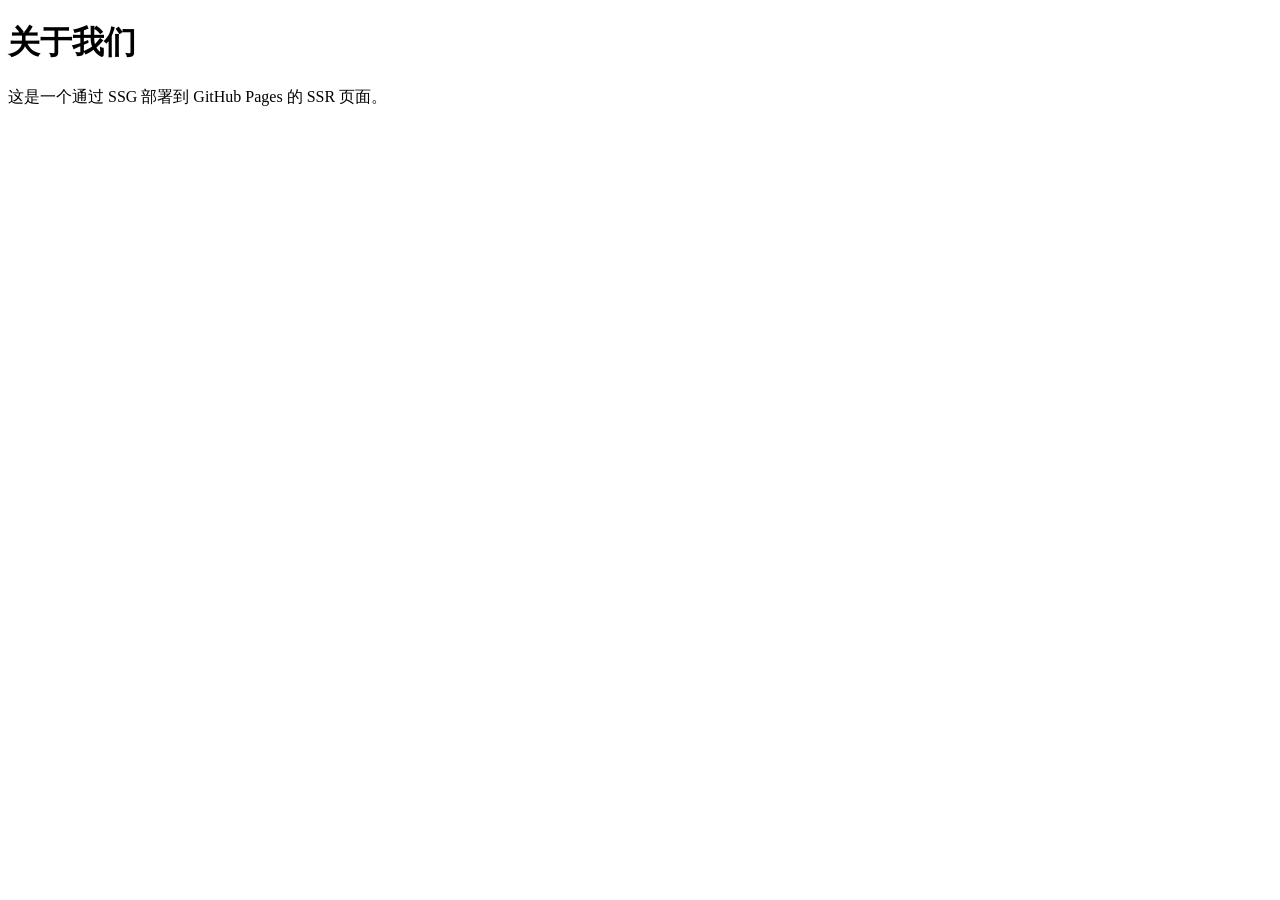
==== commit 76b9ef85: "✨ feat: 添加相对路径配置" ====
--- a/index.html
+++ b/index.html
@@ -1 +1 @@
-<!DOCTYPE html><html><head><meta charset="utf-8"><meta name="viewport" content="width=device-width, initial-scale=1"><title>Welcome to Nuxt!</title><script>!function(){const e=document.createElement("link").relList;if(!(e&&e.supports&&e.supports("modulepreload"))){for(const e of document.querySelectorAll('link[rel="modulepreload"]'))r(e);new MutationObserver(e=>{for(const o of e)if("childList"===o.type)for(const e of o.addedNodes)"LINK"===e.tagName&&"modulepreload"===e.rel&&r(e)}).observe(document,{childList:!0,subtree:!0})}function r(e){if(e.ep)return;e.ep=!0;const r=function(e){const r={};return e.integrity&&(r.integrity=e.integrity),e.referrerPolicy&&(r.referrerPolicy=e.referrerPolicy),"use-credentials"===e.crossOrigin?r.credentials="include":"anonymous"===e.crossOrigin?r.credentials="omit":r.credentials="same-origin",r}(e);fetch(e.href,r)}}();</script><style>*,:after,:before{border-color:var(--un-default-border-color,#e5e7eb);border-style:solid;border-width:0;box-sizing:border-box}:after,:before{--un-content:""}html{line-height:1.5;-webkit-text-size-adjust:100%;font-family:ui-sans-serif,system-ui,sans-serif,Apple Color Emoji,Segoe UI Emoji,Segoe UI Symbol,Noto Color Emoji;font-feature-settings:normal;font-variation-settings:normal;-moz-tab-size:4;tab-size:4;-webkit-tap-highlight-color:transparent}body{line-height:inherit;margin:0}h1,h2{font-size:inherit;font-weight:inherit}a{color:inherit;text-decoration:inherit}h1,h2,p,ul{margin:0}ul{list-style:none;padding:0}svg{display:block;vertical-align:middle}*,:after,:before{--un-rotate:0;--un-rotate-x:0;--un-rotate-y:0;--un-rotate-z:0;--un-scale-x:1;--un-scale-y:1;--un-scale-z:1;--un-skew-x:0;--un-skew-y:0;--un-translate-x:0;--un-translate-y:0;--un-translate-z:0;--un-pan-x: ;--un-pan-y: ;--un-pinch-zoom: ;--un-scroll-snap-strictness:proximity;--un-ordinal: ;--un-slashed-zero: ;--un-numeric-figure: ;--un-numeric-spacing: ;--un-numeric-fraction: ;--un-border-spacing-x:0;--un-border-spacing-y:0;--un-ring-offset-shadow:0 0 transparent;--un-ring-shadow:0 0 transparent;--un-shadow-inset: ;--un-shadow:0 0 transparent;--un-ring-inset: ;--un-ring-offset-width:0px;--un-ring-offset-color:#fff;--un-ring-width:0px;--un-ring-color:rgba(147,197,253,.5);--un-blur: ;--un-brightness: ;--un-contrast: ;--un-drop-shadow: ;--un-grayscale: ;--un-hue-rotate: ;--un-invert: ;--un-saturate: ;--un-sepia: ;--un-backdrop-blur: ;--un-backdrop-brightness: ;--un-backdrop-contrast: ;--un-backdrop-grayscale: ;--un-backdrop-hue-rotate: ;--un-backdrop-invert: ;--un-backdrop-opacity: ;--un-backdrop-saturate: ;--un-backdrop-sepia: }</style><style>.sr-only[data-v-bd64ba5c]{height:1px;margin:-1px;overflow:hidden;padding:0;width:1px;clip:rect(0,0,0,0);border-width:0;white-space:nowrap}.absolute[data-v-bd64ba5c],.sr-only[data-v-bd64ba5c]{position:absolute}.relative[data-v-bd64ba5c]{position:relative}.right-4[data-v-bd64ba5c]{right:1rem}.top-4[data-v-bd64ba5c]{top:1rem}.grid[data-v-bd64ba5c]{display:grid}.grid-cols-1[data-v-bd64ba5c]{grid-template-columns:repeat(1,minmax(0,1fr))}.mx-auto[data-v-bd64ba5c]{margin-left:auto;margin-right:auto}.mb-6[data-v-bd64ba5c]{margin-bottom:1.5rem}.mt-1[data-v-bd64ba5c]{margin-top:.25rem}.mt-4[data-v-bd64ba5c]{margin-top:1rem}.mt-6[data-v-bd64ba5c]{margin-top:1.5rem}.inline-block[data-v-bd64ba5c]{display:inline-block}.size-\[18px\][data-v-bd64ba5c]{height:18px;width:18px}.size-4[data-v-bd64ba5c]{height:1rem;width:1rem}.group:hover .group-hover\:size-5[data-v-bd64ba5c],.size-5[data-v-bd64ba5c]{height:1.25rem;width:1.25rem}.h-\[32px\][data-v-bd64ba5c]{height:32px}.h-8[data-v-bd64ba5c]{height:2rem}.max-w-\[980px\][data-v-bd64ba5c]{max-width:980px}.min-h-screen[data-v-bd64ba5c]{min-height:100vh}.w-\[32px\][data-v-bd64ba5c]{width:32px}.w-full[data-v-bd64ba5c]{width:100%}.flex[data-v-bd64ba5c]{display:flex}.inline-flex[data-v-bd64ba5c]{display:inline-flex}.flex-col[data-v-bd64ba5c]{flex-direction:column}.place-content-center[data-v-bd64ba5c]{place-content:center}.items-end[data-v-bd64ba5c]{align-items:flex-end}.items-center[data-v-bd64ba5c]{align-items:center}.justify-center[data-v-bd64ba5c]{justify-content:center}.gap-1[data-v-bd64ba5c]{gap:.25rem}.gap-4[data-v-bd64ba5c]{gap:1rem}.gap-y-4[data-v-bd64ba5c]{row-gap:1rem}.border[data-v-bd64ba5c]{border-width:1px}.border-\[\#00DC42\]\/50[data-v-bd64ba5c]{border-color:#00dc4280}.border-\[\#00DC82\][data-v-bd64ba5c]{--un-border-opacity:1;border-color:rgb(0 220 130/var(--un-border-opacity))}.border-gray-200[data-v-bd64ba5c]{--un-border-opacity:1;border-color:rgb(224 224 224/var(--un-border-opacity))}.border-green-600\/10[data-v-bd64ba5c]{border-color:#00bb6a1a}.border-green-600\/20[data-v-bd64ba5c]{border-color:#00bb6a33}.hover\:border-\[\#00DC82\][data-v-bd64ba5c]:hover{--un-border-opacity:1;border-color:rgb(0 220 130/var(--un-border-opacity))}.rounded[data-v-bd64ba5c]{border-radius:.25rem}.rounded-lg[data-v-bd64ba5c]{border-radius:.5rem}.bg-\[\#00DC42\]\/10[data-v-bd64ba5c]{background-color:#00dc421a}.bg-\[\#00DC82\]\/5[data-v-bd64ba5c]{background-color:#00dc820d}.bg-gray-50\/10[data-v-bd64ba5c]{background-color:#f5f5f51a}.bg-green-50[data-v-bd64ba5c]{--un-bg-opacity:1;background-color:rgb(208 252 222/var(--un-bg-opacity))}.bg-white[data-v-bd64ba5c]{--un-bg-opacity:1;background-color:rgb(255 255 255/var(--un-bg-opacity))}.p-1[data-v-bd64ba5c]{padding:.25rem}.p-6[data-v-bd64ba5c]{padding:1.5rem}.px-2[data-v-bd64ba5c]{padding-left:.5rem;padding-right:.5rem}.px-4[data-v-bd64ba5c]{padding-left:1rem;padding-right:1rem}.py-1[data-v-bd64ba5c]{padding-bottom:.25rem;padding-top:.25rem}.text-\[12px\][data-v-bd64ba5c]{font-size:12px}.text-base[data-v-bd64ba5c]{font-size:1rem;line-height:1.5rem}.text-sm[data-v-bd64ba5c]{font-size:.875rem;line-height:1.25rem}.group:hover .group-hover\:text-\[\#00DC82\][data-v-bd64ba5c],.text-\[\#00DC82\][data-v-bd64ba5c]{--un-text-opacity:1;color:rgb(0 220 130/var(--un-text-opacity))}.text-\[\#020420\][data-v-bd64ba5c]{--un-text-opacity:1;color:rgb(2 4 32/var(--un-text-opacity))}.text-\[\#020420\]\/20[data-v-bd64ba5c]{color:#02042033}.text-gray-500[data-v-bd64ba5c]{--un-text-opacity:1;color:rgb(117 117 117/var(--un-text-opacity))}.text-gray-700[data-v-bd64ba5c]{--un-text-opacity:1;color:rgb(66 66 66/var(--un-text-opacity))}.text-green-700[data-v-bd64ba5c]{--un-text-opacity:1;color:rgb(0 153 86/var(--un-text-opacity))}.hover\:text-\[\#020420\][data-v-bd64ba5c]:hover{--un-text-opacity:1;color:rgb(2 4 32/var(--un-text-opacity))}.font-bold[data-v-bd64ba5c]{font-weight:700}.font-semibold[data-v-bd64ba5c]{font-weight:600}.leading-none[data-v-bd64ba5c]{line-height:1}.font-mono[data-v-bd64ba5c]{font-family:ui-monospace,SFMono-Regular,Menlo,Monaco,Consolas,Liberation Mono,Courier New,monospace}.antialiased[data-v-bd64ba5c]{-webkit-font-smoothing:antialiased;-moz-osx-font-smoothing:grayscale}.focus-visible\:ring-2[data-v-bd64ba5c]:focus-visible{--un-ring-width:2px;--un-ring-offset-shadow:var(--un-ring-inset) 0 0 0 var(--un-ring-offset-width) var(--un-ring-offset-color);--un-ring-shadow:var(--un-ring-inset) 0 0 0 calc(var(--un-ring-width) + var(--un-ring-offset-width)) var(--un-ring-color);box-shadow:var(--un-ring-offset-shadow),var(--un-ring-shadow),var(--un-shadow)}.transition-all[data-v-bd64ba5c]{transition-duration:.15s;transition-property:all;transition-timing-function:cubic-bezier(.4,0,.2,1)}@media(prefers-color-scheme:dark){.dark\:border-\[\#00DC82\]\/50[data-v-bd64ba5c]{border-color:#00dc8280}.dark\:border-\[\#00DC82\]\/80[data-v-bd64ba5c],.group:hover .group-hover\:dark\:border-\[\#00DC82\]\/80[data-v-bd64ba5c]{border-color:#00dc82cc}.dark\:border-white\/10[data-v-bd64ba5c]{border-color:#ffffff1a}.dark\:border-white\/20[data-v-bd64ba5c]{border-color:#fff3}.hover\:dark\:border-\[\#00DC82\][data-v-bd64ba5c]:hover{--un-border-opacity:1;border-color:rgb(0 220 130/var(--un-border-opacity))}.dark\:bg-\[\#020420\][data-v-bd64ba5c]{--un-bg-opacity:1;background-color:rgb(2 4 32/var(--un-bg-opacity))}.dark\:bg-white\/5[data-v-bd64ba5c]{background-color:#ffffff0d}.dark\:text-\[\#00DC82\][data-v-bd64ba5c]{--un-text-opacity:1;color:rgb(0 220 130/var(--un-text-opacity))}.dark\:text-gray-200[data-v-bd64ba5c]{--un-text-opacity:1;color:rgb(224 224 224/var(--un-text-opacity))}.dark\:text-gray-400[data-v-bd64ba5c]{--un-text-opacity:1;color:rgb(158 158 158/var(--un-text-opacity))}.dark\:text-white[data-v-bd64ba5c]{--un-text-opacity:1;color:rgb(255 255 255/var(--un-text-opacity))}.dark\:text-white\/40[data-v-bd64ba5c]{color:#fff6}.dark\:hover\:text-white[data-v-bd64ba5c]:hover{--un-text-opacity:1;color:rgb(255 255 255/var(--un-text-opacity))}.group:hover .group-hover\:dark\:text-gray-100[data-v-bd64ba5c]{--un-text-opacity:1;color:rgb(238 238 238/var(--un-text-opacity))}}@media(min-width:640px){.sm\:col-span-2[data-v-bd64ba5c]{grid-column:span 2/span 2}.sm\:grid-cols-3[data-v-bd64ba5c]{grid-template-columns:repeat(3,minmax(0,1fr))}.sm\:mb-0[data-v-bd64ba5c]{margin-bottom:0}.sm\:mt-0[data-v-bd64ba5c]{margin-top:0}.sm\:mt-10[data-v-bd64ba5c]{margin-top:2.5rem}.sm\:mt-6[data-v-bd64ba5c]{margin-top:1.5rem}.sm\:h-12[data-v-bd64ba5c]{height:3rem}.sm\:gap-6[data-v-bd64ba5c]{gap:1.5rem}.sm\:px-2\.5[data-v-bd64ba5c]{padding-left:.625rem;padding-right:.625rem}.sm\:px-6[data-v-bd64ba5c]{padding-left:1.5rem;padding-right:1.5rem}.sm\:py-1\.5[data-v-bd64ba5c]{padding-bottom:.375rem;padding-top:.375rem}.sm\:text-\[14px\][data-v-bd64ba5c]{font-size:14px}.sm\:text-base[data-v-bd64ba5c]{font-size:1rem;line-height:1.5rem}}@media(min-width:1024px){.lg\:px-8[data-v-bd64ba5c]{padding-left:2rem;padding-right:2rem}}</style><link rel="stylesheet" href="/_nuxt/entry.BA2-Utbd.css" crossorigin><link rel="preload" as="fetch" crossorigin="anonymous" href="/_payload.json?71deeaba-9557-443c-835a-ccceb0a1dccd"><link rel="modulepreload" as="script" crossorigin href="/_nuxt/CQUjFMmH.js"><script type="module" src="/_nuxt/CQUjFMmH.js" crossorigin></script></head><body><div id="__nuxt"><div><div></div><div class="antialiased bg-white dark:bg-[#020420] dark:text-white flex flex-col items-center justify-center min-h-screen place-content-center sm:text-base text-[#020420] text-sm" data-v-bd64ba5c><div class="flex flex-col mt-6 sm:mt-0" data-v-bd64ba5c><h1 class="flex flex-col gap-y-4 items-center justify-center" data-v-bd64ba5c><a href="https://nuxt.com?utm_source=nuxt-welcome" target="_blank" class="gap-4 inline-flex items-end" data-v-bd64ba5c><svg xmlns="http://www.w3.org/2000/svg" fill="none" aria-label="Nuxt" class="h-8 sm:h-12" viewBox="0 0 800 200" data-v-bd64ba5c><path fill="#00dc82" d="M168.303 200h111.522c3.543 0 7.022-.924 10.09-2.679A20.1 20.1 0 0 0 297.3 190a19.86 19.86 0 0 0 2.7-10.001 19.86 19.86 0 0 0-2.709-9.998L222.396 41.429a20.1 20.1 0 0 0-7.384-7.32 20.3 20.3 0 0 0-10.088-2.679c-3.541 0-7.02.925-10.087 2.68a20.1 20.1 0 0 0-7.384 7.32l-19.15 32.896L130.86 9.998a20.1 20.1 0 0 0-7.387-7.32A20.3 20.3 0 0 0 113.384 0c-3.542 0-7.022.924-10.09 2.679a20.1 20.1 0 0 0-7.387 7.319L2.709 170A19.85 19.85 0 0 0 0 179.999c-.002 3.511.93 6.96 2.7 10.001a20.1 20.1 0 0 0 7.385 7.321A20.3 20.3 0 0 0 20.175 200h70.004c27.737 0 48.192-12.075 62.266-35.633l34.171-58.652 18.303-31.389 54.93 94.285h-73.233zm-79.265-31.421-48.854-.011 73.232-125.706 36.541 62.853-24.466 42.01c-9.347 15.285-19.965 20.854-36.453 20.854" data-v-bd64ba5c></path><path fill="currentColor" d="M377 200a4 4 0 0 0 4-4v-93s5.244 8.286 15 25l38.707 66.961c1.789 3.119 5.084 5.039 8.649 5.039H470V50h-27a4 4 0 0 0-4 4v94l-17-30-36.588-62.98c-1.792-3.108-5.081-5.02-8.639-5.02H350v150zm299.203-56.143L710.551 92h-25.73a9.97 9.97 0 0 0-8.333 4.522L660.757 120.5l-15.731-23.978A9.97 9.97 0 0 0 636.693 92h-25.527l34.348 51.643L608.524 200h24.966a9.97 9.97 0 0 0 8.29-4.458l19.18-28.756 18.981 28.72a9.97 9.97 0 0 0 8.313 4.494h24.736zM724.598 92h19.714V60.071h28.251V92H800v24.857h-27.437V159.5c0 10.5 5.284 15.429 14.43 15.429H800V200h-16.869c-23.576 0-38.819-14.143-38.819-39.214v-43.929h-19.714zM590 92h-15c-3.489 0-6.218.145-8.5 2.523-2.282 2.246-2.5 3.63-2.5 7.066v52.486c0 8.058-.376 12.962-4 16.925-3.624 3.831-8.619 5-16 5-7.247 0-12.376-1.169-16-5-3.624-3.963-4-8.867-4-16.925v-52.486c0-3.435-.218-4.82-2.5-7.066C519.218 92.145 516.489 92 513 92h-15v62.422q0 21.006 11.676 33.292C517.594 195.905 529.103 200 544 200s26.204-4.095 34.123-12.286Q590 175.428 590 154.422z" data-v-bd64ba5c></path></svg> <span class="bg-[#00DC42]/10 border border-[#00DC42]/50 font-mono font-semibold group-hover:bg-[#00DC42]/15 group-hover:border-[#00DC42] inline-block leading-none px-2 py-1 rounded sm:px-2.5 sm:py-1.5 sm:text-[14px] text-[#00DC82] text-[12px]" data-v-bd64ba5c>4.4.2</span></a></h1><div class="gap-4 grid grid-cols-1 max-w-[980px] mt-6 px-4 sm:gap-6 sm:grid-cols-3 sm:mt-10 w-full" data-v-bd64ba5c><div class="bg-gray-50/10 border border-[#00DC42]/50 dark:bg-white/5 flex flex-col gap-1 p-6 rounded-lg sm:col-span-2" data-v-bd64ba5c><div class="bg-[#00DC82]/5 border border-[#00DC82] dark:bg-[#020420] dark:border-[#00DC82]/80 dark:text-[#00DC82] flex h-[32px] items-center justify-center rounded text-[#00DC82] w-[32px]" data-v-bd64ba5c><svg xmlns="http://www.w3.org/2000/svg" class="size-[18px]" viewBox="0 0 256 256" data-v-bd64ba5c><path fill="currentColor" d="m228.1 121.2-143.9-88A8 8 0 0 0 72 40v176a8 8 0 0 0 12.2 6.8l143.9-88a7.9 7.9 0 0 0 0-13.6" opacity=".2" data-v-bd64ba5c></path><path fill="currentColor" d="M80 232a15.5 15.5 0 0 1-7.8-2.1A15.8 15.8 0 0 1 64 216V40a15.8 15.8 0 0 1 8.2-13.9 15.5 15.5 0 0 1 16.1.3l144 87.9a16 16 0 0 1 0 27.4l-144 87.9A15.4 15.4 0 0 1 80 232m0-192v176l144-88Z" data-v-bd64ba5c></path></svg></div><h2 class="font-semibold mt-1 text-base" data-v-bd64ba5c>Get started</h2><p class="dark:text-gray-200 text-gray-700 text-sm" data-v-bd64ba5c>Remove this welcome page by replacing <a class="bg-green-50 border border-green-600/10 dark:bg-[#020420] dark:border-white/10 dark:text-[#00DC82] font-bold font-mono p-1 rounded text-green-700" data-v-bd64ba5c>&lt;NuxtWelcome/&gt;</a> in <a href="https://nuxt.com/docs/4.x/directory-structure/app" target="_blank" rel="noopener" class="bg-green-50 border border-green-600/20 dark:bg-[#020420] dark:border-white/20 dark:text-[#00DC82] font-bold font-mono hover:border-[#00DC82] p-1 rounded text-green-700" data-v-bd64ba5c>app.vue</a> with your own code.</p></div><a href="https://nuxt.com/docs?utm_source=nuxt-welcome" target="_blank" class="bg-gray-50/10 border border-gray-200 dark:bg-white/5 dark:border-white/10 flex flex-col gap-1 group hover:border-[#00DC82] hover:dark:border-[#00DC82] p-6 relative rounded-lg transition-all" data-v-bd64ba5c><div class="bg-[#00DC82]/5 border border-[#00DC82] dark:bg-[#020420] dark:border-[#00DC82]/50 dark:text-[#00DC82] flex group-hover:dark:border-[#00DC82]/80 h-[32px] items-center justify-center rounded text-[#00DC82] transition-all w-[32px]" data-v-bd64ba5c><svg xmlns="http://www.w3.org/2000/svg" class="size-5" viewBox="0 0 256 256" data-v-bd64ba5c><path fill="currentColor" d="M136 48v128H88V80H40V48a8 8 0 0 1 8-8h32a8 8 0 0 1 8 8 8 8 0 0 1 8-8h32a8 8 0 0 1 8 8m89.9 149.6-8.3-30.9-46.4 12.5 8.3 30.9a8 8 0 0 0 9.8 5.6l30.9-8.3a8 8 0 0 0 5.7-9.8M184.5 43.1a8.1 8.1 0 0 0-9.8-5.7l-30.9 8.3a8.1 8.1 0 0 0-5.7 9.8l8.3 30.9L192.8 74Z" opacity=".2" data-v-bd64ba5c></path><path fill="currentColor" d="M233.6 195.6 192.2 41a16 16 0 0 0-19.6-11.3L141.7 38l-1 .3A16 16 0 0 0 128 32H96a15.8 15.8 0 0 0-8 2.2 15.8 15.8 0 0 0-8-2.2H48a16 16 0 0 0-16 16v160a16 16 0 0 0 16 16h32a15.8 15.8 0 0 0 8-2.2 15.8 15.8 0 0 0 8 2.2h32a16 16 0 0 0 16-16v-99.6l27.8 103.7a16 16 0 0 0 15.5 11.9 20 20 0 0 0 4.1-.5l30.9-8.3a16 16 0 0 0 11.3-19.6M156.2 92.1l30.9-8.3 20.7 77.3-30.9 8.3Zm20.5-46.9 6.3 23.1-30.9 8.3-6.3-23.1ZM128 48v120H96V48Zm-48 0v24H48V48ZM48 208V88h32v120Zm80 0H96v-24h32zm90.2-8.3-30.9 8.3-6.3-23.2 31-8.3z" data-v-bd64ba5c></path></svg></div> <svg xmlns="http://www.w3.org/2000/svg" class="absolute dark:text-white/40 group-hover:size-5 group-hover:text-[#00DC82] right-4 size-4 text-[#020420]/20 top-4 transition-all" viewBox="0 0 256 256" data-v-bd64ba5c><path fill="currentColor" d="M200 64v104a8 8 0 0 1-16 0V83.3L69.7 197.7a8.2 8.2 0 0 1-11.4 0 8.1 8.1 0 0 1 0-11.4L172.7 72H88a8 8 0 0 1 0-16h104a8 8 0 0 1 8 8" data-v-bd64ba5c></path></svg> <h2 class="font-semibold mt-1 text-base" data-v-bd64ba5c>Documentation</h2><p class="dark:text-gray-200 group-hover:dark:text-gray-100 text-gray-700 text-sm" data-v-bd64ba5c>We highly recommend you take a look at the Nuxt documentation to level up.</p></a></div><div class="gap-4 grid grid-cols-1 max-w-[980px] mt-4 px-4 sm:gap-6 sm:grid-cols-3 sm:mt-6 w-full" data-v-bd64ba5c><a href="https://nuxt.com/modules?utm_source=nuxt-welcome" target="_blank" class="bg-gray-50/10 border border-gray-200 dark:bg-white/5 dark:border-white/10 flex flex-col gap-1 group hover:border-[#00DC82] hover:dark:border-[#00DC82] p-6 relative rounded-lg transition-all" data-v-bd64ba5c><div class="bg-[#00DC82]/5 border border-[#00DC82] dark:bg-[#020420] dark:border-[#00DC82]/50 dark:text-[#00DC82] flex group-hover:dark:border-[#00DC82]/80 h-[32px] items-center justify-center rounded text-[#00DC82] transition-all w-[32px]" data-v-bd64ba5c><svg xmlns="http://www.w3.org/2000/svg" class="size-5" viewBox="0 0 256 256" data-v-bd64ba5c><path fill="currentColor" d="M64 216a8 8 0 0 1-8-8v-42.7a27.6 27.6 0 0 1-14.1 2.6A28 28 0 1 1 56 114.7V72a8 8 0 0 1 8-8h46.7a27.6 27.6 0 0 1-2.6-14.1A28 28 0 1 1 161.3 64H208a8 8 0 0 1 8 8v42.7a27.6 27.6 0 0 0-14.1-2.6 28 28 0 1 0 14.1 53.2V208a8 8 0 0 1-8 8Z" opacity=".2" data-v-bd64ba5c></path><path fill="currentColor" d="M220.3 158.5a8.1 8.1 0 0 0-7.7-.4 20.2 20.2 0 0 1-23.2-4.4 20 20 0 0 1 13.1-33.6 19.6 19.6 0 0 1 10.1 1.8 8.1 8.1 0 0 0 7.7-.4 8.2 8.2 0 0 0 3.7-6.8V72a16 16 0 0 0-16-16h-36.2c.1-1.3.2-2.7.2-4a36.1 36.1 0 0 0-38.3-35.9 36 36 0 0 0-33.6 33.3 36.4 36.4 0 0 0 .1 6.6H64a16 16 0 0 0-16 16v32.2l-4-.2a35.6 35.6 0 0 0-26.2 11.4 35.3 35.3 0 0 0-9.7 26.9 36 36 0 0 0 33.3 33.6 36.4 36.4 0 0 0 6.6-.1V208a16 16 0 0 0 16 16h144a16 16 0 0 0 16-16v-42.7a8.2 8.2 0 0 0-3.7-6.8M208 208H64v-42.7a8.2 8.2 0 0 0-3.7-6.8 8.1 8.1 0 0 0-7.7-.4 19.6 19.6 0 0 1-10.1 1.8 20 20 0 0 1-13.1-33.6 20.2 20.2 0 0 1 23.2-4.4 8.1 8.1 0 0 0 7.7-.4 8.2 8.2 0 0 0 3.7-6.8V72h46.7a8.2 8.2 0 0 0 6.8-3.7 8.1 8.1 0 0 0 .4-7.7 19.6 19.6 0 0 1-1.8-10.1 20 20 0 0 1 33.6-13.1 20.2 20.2 0 0 1 4.4 23.2 8.1 8.1 0 0 0 .4 7.7 8.2 8.2 0 0 0 6.8 3.7H208v32.2a36.4 36.4 0 0 0-6.6-.1 36 36 0 0 0-33.3 33.6A36.1 36.1 0 0 0 204 176l4-.2Z" data-v-bd64ba5c></path></svg></div> <svg xmlns="http://www.w3.org/2000/svg" class="absolute dark:text-white/40 group-hover:size-5 group-hover:text-[#00DC82] right-4 size-4 text-[#020420]/20 top-4 transition-all" viewBox="0 0 256 256" data-v-bd64ba5c><path fill="currentColor" d="M200 64v104a8 8 0 0 1-16 0V83.3L69.7 197.7a8.2 8.2 0 0 1-11.4 0 8.1 8.1 0 0 1 0-11.4L172.7 72H88a8 8 0 0 1 0-16h104a8 8 0 0 1 8 8" data-v-bd64ba5c></path></svg> <h2 class="font-semibold mt-1 text-base" data-v-bd64ba5c>Modules</h2><p class="dark:text-gray-200 group-hover:dark:text-gray-100 text-gray-700 text-sm" data-v-bd64ba5c>Discover our list of modules to supercharge your Nuxt project.</p></a> <a href="https://nuxt.com/docs/4.x/examples?utm_source=nuxt-welcome" target="_blank" class="bg-gray-50/10 border border-gray-200 dark:bg-white/5 dark:border-white/10 flex flex-col gap-1 group hover:border-[#00DC82] hover:dark:border-[#00DC82] p-6 relative rounded-lg transition-all" data-v-bd64ba5c><div class="bg-[#00DC82]/5 border border-[#00DC82] dark:bg-[#020420] dark:border-[#00DC82]/50 dark:text-[#00DC82] flex group-hover:dark:border-[#00DC82]/80 h-[32px] items-center justify-center rounded text-[#00DC82] transition-all w-[32px]" data-v-bd64ba5c><svg xmlns="http://www.w3.org/2000/svg" class="size-5" viewBox="0 0 256 256" data-v-bd64ba5c><path fill="currentColor" d="M224 56v144a8 8 0 0 1-8 8H40a8 8 0 0 1-8-8V56a8 8 0 0 1 8-8h176a8 8 0 0 1 8 8" opacity=".2" data-v-bd64ba5c></path><path fill="currentColor" d="M216 40H40a16 16 0 0 0-16 16v144a16 16 0 0 0 16 16h176a16 16 0 0 0 16-16V56a16 16 0 0 0-16-16m0 160H40V56h176zM80 84a12 12 0 1 1-12-12 12 12 0 0 1 12 12m40 0a12 12 0 1 1-12-12 12 12 0 0 1 12 12" data-v-bd64ba5c></path></svg></div> <svg xmlns="http://www.w3.org/2000/svg" class="absolute dark:text-white/40 group-hover:size-5 group-hover:text-[#00DC82] right-4 size-4 text-[#020420]/20 top-4 transition-all" viewBox="0 0 256 256" data-v-bd64ba5c><path fill="currentColor" d="M200 64v104a8 8 0 0 1-16 0V83.3L69.7 197.7a8.2 8.2 0 0 1-11.4 0 8.1 8.1 0 0 1 0-11.4L172.7 72H88a8 8 0 0 1 0-16h104a8 8 0 0 1 8 8" data-v-bd64ba5c></path></svg> <h2 class="font-semibold mt-1 text-base" data-v-bd64ba5c>Examples</h2><p class="dark:text-gray-200 group-hover:dark:text-gray-100 text-gray-700 text-sm" data-v-bd64ba5c>Explore different way of using Nuxt features and get inspired.</p></a> <a href="https://nuxt.com/deploy?utm_source=nuxt-welcome" target="_blank" class="bg-gray-50/10 border border-gray-200 dark:bg-white/5 dark:border-white/10 flex flex-col gap-1 group hover:border-[#00DC82] hover:dark:border-[#00DC82] p-6 relative rounded-lg transition-all" data-v-bd64ba5c><div class="bg-[#00DC82]/5 border border-[#00DC82] dark:bg-[#020420] dark:border-[#00DC82]/50 dark:text-[#00DC82] flex group-hover:dark:border-[#00DC82]/80 h-[32px] items-center justify-center rounded text-[#00DC82] transition-all w-[32px]" data-v-bd64ba5c><svg xmlns="http://www.w3.org/2000/svg" width="20" height="20" viewBox="0 0 256 256" data-v-bd64ba5c><path fill="currentColor" d="M94.1 184.6c-11.4 33.9-56.6 33.9-56.6 33.9s0-45.2 33.9-56.6Zm90.5-67.9v64.6a8 8 0 0 1-2.4 5.6l-32.3 32.4a8 8 0 0 1-13.5-4.1l-8.4-41.9Zm-45.3-45.3H74.7a8 8 0 0 0-5.6 2.4l-32.4 32.3a8 8 0 0 0 4.1 13.5l41.9 8.4Z" opacity=".2" data-v-bd64ba5c></path><path fill="currentColor" d="M96.6 177a7.9 7.9 0 0 0-10.1 5c-6.6 19.7-27.9 25.8-40.2 27.7 1.9-12.3 8-33.6 27.7-40.2a8 8 0 1 0-5.1-15.1c-16.4 5.4-28.4 18.4-34.8 37.5a91.8 91.8 0 0 0-4.6 26.6 8 8 0 0 0 8 8 91.8 91.8 0 0 0 26.6-4.6c19.1-6.4 32.1-18.4 37.5-34.8a7.9 7.9 0 0 0-5-10.1" data-v-bd64ba5c></path><path fill="currentColor" d="M227.6 41.8a15.7 15.7 0 0 0-13.4-13.4c-11.3-1.7-40.6-2.5-69.2 26.1l-9 8.9H74.7a16.2 16.2 0 0 0-11.3 4.7l-32.3 32.4a15.9 15.9 0 0 0-4 15.9 16 16 0 0 0 12.2 11.1l39.5 7.9 41.8 41.8 7.9 39.5a16 16 0 0 0 11.1 12.2 14.7 14.7 0 0 0 4.6.7 15.6 15.6 0 0 0 11.3-4.7l32.4-32.3a16.2 16.2 0 0 0 4.7-11.3V120l8.9-9c28.6-28.6 27.8-57.9 26.1-69.2M74.7 79.4H120l-39.9 39.9-37.7-7.5Zm81.6-13.6c7.8-7.8 28.8-25.6 55.5-21.6 4 26.7-13.8 47.7-21.6 55.5L128 161.9 94.1 128Zm20.3 115.5-32.4 32.3-7.5-37.7 39.9-39.9Z" data-v-bd64ba5c></path></svg></div> <svg xmlns="http://www.w3.org/2000/svg" class="absolute dark:text-white/40 group-hover:size-5 group-hover:text-[#00DC82] right-4 size-4 text-[#020420]/20 top-4 transition-all" viewBox="0 0 256 256" data-v-bd64ba5c><path fill="currentColor" d="M200 64v104a8 8 0 0 1-16 0V83.3L69.7 197.7a8.2 8.2 0 0 1-11.4 0 8.1 8.1 0 0 1 0-11.4L172.7 72H88a8 8 0 0 1 0-16h104a8 8 0 0 1 8 8" data-v-bd64ba5c></path></svg> <h2 class="font-semibold mt-1 text-base" data-v-bd64ba5c>Deploy</h2><p class="dark:text-gray-200 group-hover:dark:text-gray-100 text-gray-700 text-sm" data-v-bd64ba5c>Learn how to deploy your Nuxt project on different providers.</p></a></div><footer class="lg:px-8 mb-6 mt-6 mx-auto px-4 sm:mb-0 sm:mt-10 sm:px-6 w-full" data-v-bd64ba5c><ul class="flex gap-4 items-center justify-center" data-v-bd64ba5c><li data-v-bd64ba5c><a href="https://go.nuxt.com/github" target="_blank" class="dark:hover:text-white dark:text-gray-400 focus-visible:ring-2 hover:text-[#020420] text-gray-500" data-v-bd64ba5c><span class="sr-only" data-v-bd64ba5c>Nuxt GitHub Repository</span> <svg xmlns="http://www.w3.org/2000/svg" width="24" height="24" viewBox="0 0 24 24" data-v-bd64ba5c><path fill="currentColor" d="M12 .297c-6.63 0-12 5.373-12 12 0 5.303 3.438 9.8 8.205 11.385.6.113.82-.258.82-.577 0-.285-.01-1.04-.015-2.04-3.338.724-4.042-1.61-4.042-1.61C4.422 18.07 3.633 17.7 3.633 17.7c-1.087-.744.084-.729.084-.729 1.205.084 1.838 1.236 1.838 1.236 1.07 1.835 2.809 1.305 3.495.998.108-.776.417-1.305.76-1.605-2.665-.3-5.466-1.332-5.466-5.93 0-1.31.465-2.38 1.235-3.22-.135-.303-.54-1.523.105-3.176 0 0 1.005-.322 3.3 1.23.96-.267 1.98-.399 3-.405 1.02.006 2.04.138 3 .405 2.28-1.552 3.285-1.23 3.285-1.23.645 1.653.24 2.873.12 3.176.765.84 1.23 1.91 1.23 3.22 0 4.61-2.805 5.625-5.475 5.92.42.36.81 1.096.81 2.22 0 1.606-.015 2.896-.015 3.286 0 .315.21.69.825.57C20.565 22.092 24 17.592 24 12.297c0-6.627-5.373-12-12-12" data-v-bd64ba5c></path></svg></a></li><li data-v-bd64ba5c><a href="https://go.nuxt.com/discord" target="_blank" class="dark:hover:text-white dark:text-gray-400 focus-visible:ring-2 hover:text-[#020420] text-gray-500" data-v-bd64ba5c><span class="sr-only" data-v-bd64ba5c>Nuxt Discord Server</span> <svg xmlns="http://www.w3.org/2000/svg" width="24" height="24" viewBox="0 0 24 24" data-v-bd64ba5c><path fill="currentColor" d="M20.317 4.37a19.8 19.8 0 0 0-4.885-1.515.074.074 0 0 0-.079.037c-.21.375-.444.864-.608 1.25a18.3 18.3 0 0 0-5.487 0 13 13 0 0 0-.617-1.25.08.08 0 0 0-.079-.037A19.7 19.7 0 0 0 3.677 4.37a.1.1 0 0 0-.032.027C.533 9.046-.32 13.58.099 18.057a.08.08 0 0 0 .031.057 19.9 19.9 0 0 0 5.993 3.03.08.08 0 0 0 .084-.028 14 14 0 0 0 1.226-1.994.076.076 0 0 0-.041-.106 13 13 0 0 1-1.872-.892.077.077 0 0 1-.008-.128 10 10 0 0 0 .372-.292.07.07 0 0 1 .077-.01c3.928 1.793 8.18 1.793 12.062 0a.07.07 0 0 1 .078.01q.181.149.373.292a.077.077 0 0 1-.006.127 12.3 12.3 0 0 1-1.873.892.077.077 0 0 0-.041.107c.36.698.772 1.362 1.225 1.993a.08.08 0 0 0 .084.028 19.8 19.8 0 0 0 6.002-3.03.08.08 0 0 0 .032-.054c.5-5.177-.838-9.674-3.549-13.66a.06.06 0 0 0-.031-.03M8.02 15.33c-1.182 0-2.157-1.085-2.157-2.419 0-1.333.956-2.419 2.157-2.419 1.21 0 2.176 1.096 2.157 2.42 0 1.333-.956 2.418-2.157 2.418m7.975 0c-1.183 0-2.157-1.085-2.157-2.419 0-1.333.955-2.419 2.157-2.419 1.21 0 2.176 1.096 2.157 2.42 0 1.333-.946 2.418-2.157 2.418" data-v-bd64ba5c></path></svg></a></li><li data-v-bd64ba5c><a href="https://go.nuxt.com/x" target="_blank" class="dark:hover:text-white dark:text-gray-400 focus-visible:ring-2 hover:text-[#020420] text-gray-500" data-v-bd64ba5c><span class="sr-only" data-v-bd64ba5c>Nuxt on X</span> <svg xmlns="http://www.w3.org/2000/svg" width="24" height="24" viewBox="0 0 24 24" data-v-bd64ba5c><path fill="currentColor" d="M18.901 1.153h3.68l-8.04 9.19L24 22.846h-7.406l-5.8-7.584-6.638 7.584H.474l8.6-9.83L0 1.154h7.594l5.243 6.932ZM17.61 20.644h2.039L6.486 3.24H4.298Z" data-v-bd64ba5c></path></svg></a></li><li data-v-bd64ba5c><a href="https://go.nuxt.com/bluesky" target="_blank" class="dark:hover:text-white dark:text-gray-400 focus-visible:ring-2 hover:text-[#020420] text-gray-500" data-v-bd64ba5c><span class="sr-only" data-v-bd64ba5c>Nuxt Bluesky</span> <svg xmlns="http://www.w3.org/2000/svg" width="24" height="24" viewBox="0 0 24 24" data-v-bd64ba5c><path fill="currentColor" d="M12 10.8c-1.087-2.114-4.046-6.053-6.798-7.995C2.566.944 1.561 1.266.902 1.565.139 1.908 0 3.08 0 3.768c0 .69.378 5.65.624 6.479.815 2.736 3.713 3.66 6.383 3.364q.204-.03.415-.056-.207.033-.415.056c-3.912.58-7.387 2.005-2.83 7.078 5.013 5.19 6.87-1.113 7.823-4.308.953 3.195 2.05 9.271 7.733 4.308 4.267-4.308 1.172-6.498-2.74-7.078a9 9 0 0 1-.415-.056q.21.026.415.056c2.67.297 5.568-.628 6.383-3.364.246-.828.624-5.79.624-6.478 0-.69-.139-1.861-.902-2.206-.659-.298-1.664-.62-4.3 1.24C16.046 4.748 13.087 8.687 12 10.8" data-v-bd64ba5c></path></svg></a></li><li data-v-bd64ba5c><a href="https://go.nuxt.com/linkedin" target="_blank" class="dark:hover:text-white dark:text-gray-400 focus-visible:ring-2 hover:text-[#020420] text-gray-500" data-v-bd64ba5c><span class="sr-only" data-v-bd64ba5c>Nuxt Linkedin</span> <svg xmlns="http://www.w3.org/2000/svg" width="24" height="24" viewBox="0 0 24 24" data-v-bd64ba5c><path fill="currentColor" d="M20.447 20.452h-3.554v-5.569c0-1.328-.027-3.037-1.852-3.037-1.853 0-2.136 1.445-2.136 2.939v5.667H9.351V9h3.414v1.561h.046c.477-.9 1.637-1.85 3.37-1.85 3.601 0 4.267 2.37 4.267 5.455v6.286zM5.337 7.433a2.06 2.06 0 0 1-2.063-2.065 2.064 2.064 0 1 1 2.063 2.065m1.782 13.019H3.555V9h3.564zM22.225 0H1.771C.792 0 0 .774 0 1.729v20.542C0 23.227.792 24 1.771 24h20.451C23.2 24 24 23.227 24 22.271V1.729C24 .774 23.2 0 22.222 0z" data-v-bd64ba5c></path></svg></a></li></ul></footer></div></div></div></div><div id="teleports"></div><script>window.__NUXT__={};window.__NUXT__.config={public:{},app:{baseURL:"/",buildId:"71deeaba-9557-443c-835a-ccceb0a1dccd",buildAssetsDir:"/_nuxt/",cdnURL:""}}</script><script type="application/json" data-nuxt-data="nuxt-app" data-ssr="true" id="__NUXT_DATA__" data-src="/_payload.json?71deeaba-9557-443c-835a-ccceb0a1dccd">[{"state":1,"once":3,"_errors":4,"serverRendered":6,"path":7,"prerenderedAt":8},["Reactive",2],{},["Set"],["ShallowReactive",5],{},true,"\u002F",1776685871118]</script></body></html>+<!DOCTYPE html><html><head><meta charset="utf-8"><meta name="viewport" content="width=device-width, initial-scale=1"><link rel="preload" as="fetch" crossorigin="anonymous" href="/yxc-resume2026-nuxt4/_payload.json?b52e4e48-658f-4a21-a8e8-ca9a766cdaac"><link rel="modulepreload" as="script" crossorigin href="/yxc-resume2026-nuxt4/_nuxt/DdPhoB1-.js"><link rel="modulepreload" as="script" crossorigin href="/yxc-resume2026-nuxt4/_nuxt/DNnesvON.js"><script type="module" src="/yxc-resume2026-nuxt4/_nuxt/DdPhoB1-.js" crossorigin></script><link rel="icon" type="image/x-icon" href="favicon.ico"></head><body><div id="__nuxt"><div><div><h1>关于我们</h1><p>这是一个通过 SSG 部署到 GitHub Pages 的 SSR 页面。</p></div></div></div><div id="teleports"></div><script>window.__NUXT__={};window.__NUXT__.config={public:{},app:{baseURL:"/yxc-resume2026-nuxt4/",buildId:"b52e4e48-658f-4a21-a8e8-ca9a766cdaac",buildAssetsDir:"/_nuxt/",cdnURL:""}}</script><script type="application/json" data-nuxt-data="nuxt-app" data-ssr="true" id="__NUXT_DATA__" data-src="/yxc-resume2026-nuxt4/_payload.json?b52e4e48-658f-4a21-a8e8-ca9a766cdaac">[{"state":1,"once":3,"_errors":4,"serverRendered":6,"path":7,"prerenderedAt":8},["Reactive",2],{},["Set"],["ShallowReactive",5],{},true,"\u002F",1776686901964]</script></body></html>
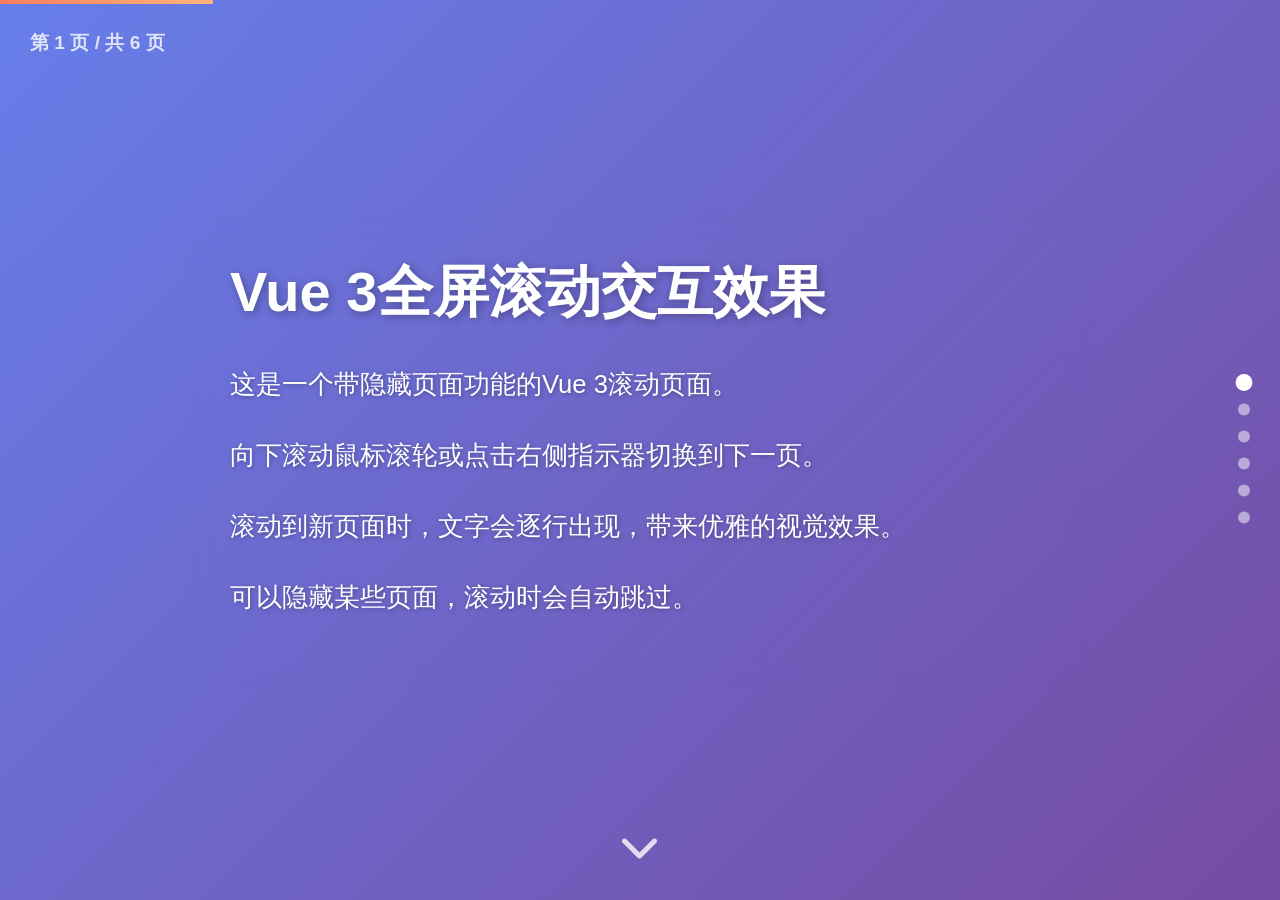
==== commit c4a2080b: "✨ feat: 基本框架" ====
--- a/index.html
+++ b/index.html
@@ -1 +1 @@
-<!DOCTYPE html><html><head><meta charset="utf-8"><meta name="viewport" content="width=device-width, initial-scale=1"><link rel="preload" as="fetch" crossorigin="anonymous" href="/yxc-resume2026-nuxt4/_payload.json?b52e4e48-658f-4a21-a8e8-ca9a766cdaac"><link rel="modulepreload" as="script" crossorigin href="/yxc-resume2026-nuxt4/_nuxt/DdPhoB1-.js"><link rel="modulepreload" as="script" crossorigin href="/yxc-resume2026-nuxt4/_nuxt/DNnesvON.js"><script type="module" src="/yxc-resume2026-nuxt4/_nuxt/DdPhoB1-.js" crossorigin></script><link rel="icon" type="image/x-icon" href="favicon.ico"></head><body><div id="__nuxt"><div><div><h1>关于我们</h1><p>这是一个通过 SSG 部署到 GitHub Pages 的 SSR 页面。</p></div></div></div><div id="teleports"></div><script>window.__NUXT__={};window.__NUXT__.config={public:{},app:{baseURL:"/yxc-resume2026-nuxt4/",buildId:"b52e4e48-658f-4a21-a8e8-ca9a766cdaac",buildAssetsDir:"/_nuxt/",cdnURL:""}}</script><script type="application/json" data-nuxt-data="nuxt-app" data-ssr="true" id="__NUXT_DATA__" data-src="/yxc-resume2026-nuxt4/_payload.json?b52e4e48-658f-4a21-a8e8-ca9a766cdaac">[{"state":1,"once":3,"_errors":4,"serverRendered":6,"path":7,"prerenderedAt":8},["Reactive",2],{},["Set"],["ShallowReactive",5],{},true,"\u002F",1776686901964]</script></body></html>+<!DOCTYPE html><html><head><meta charset="utf-8"><meta name="viewport" content="width=device-width, initial-scale=1"><title>叶肇才-前端开发</title><link rel="stylesheet" href="https://cdnjs.cloudflare.com/ajax/libs/font-awesome/6.4.0/css/all.min.css"><style>*{box-sizing:border-box;font-family:Segoe UI,Microsoft YaHei,sans-serif;margin:0;padding:0}body,html{background:#0f172a;height:100%;overflow:hidden}#app,.scroll-container{position:relative}#app,.page,.scroll-container{height:100vh;overflow:hidden;width:100%}.page{align-items:center;display:flex;flex-direction:column;justify-content:center;left:0;padding:20px;position:absolute;top:0;transition:transform .8s cubic-bezier(.645,.045,.355,1)}.page.hidden{display:none}.page-bg-1{background:linear-gradient(135deg,#667eea,#764ba2)}.page-bg-2{background:linear-gradient(135deg,#f093fb,#f5576c)}.page-bg-3{background:linear-gradient(135deg,#4facfe,#00f2fe)}.page-bg-4{background:linear-gradient(135deg,#43e97b,#38f9d7)}.page-bg-5{background:linear-gradient(135deg,#fa709a,#fee140)}.page-bg-6{background:linear-gradient(135deg,#6a11cb,#2575fc)}.content{-webkit-backdrop-filter:blur(10px);backdrop-filter:blur(10px);border-radius:20px;max-width:900px;padding:40px;width:90%}h1{font-size:3.5rem;margin-bottom:30px;text-shadow:2px 2px 8px rgba(0,0,0,.3);transform:translateY(30px);transition:opacity .8s,transform .8s}.text-line,h1{color:#fff;opacity:0}.text-line{font-size:1.6rem;line-height:1.8;margin-bottom:25px;text-shadow:1px 1px 4px rgba(0,0,0,.3);transform:translateY(20px);transition:opacity .6s,transform .6s}.active-page .text-line,.active-page h1{opacity:1;transform:translateY(0)}.text-line:nth-child(2){transition-delay:.2s}.text-line:nth-child(3){transition-delay:.4s}.text-line:nth-child(4){transition-delay:.6s}.text-line:nth-child(5){transition-delay:.8s}.text-line:nth-child(6){transition-delay:1s}.page-indicators{display:flex;flex-direction:column;gap:15px;position:fixed;right:30px;top:50%;transform:translateY(-50%);z-index:100}.indicator{background-color:#ffffff80;border-radius:50%;cursor:pointer;height:12px;position:relative;transition:all .3s;width:12px}.indicator.active{background-color:#fff;transform:scale(1.4)}.indicator.hidden:after{background-color:#ffffffb3;content:"";height:2px;left:50%;position:absolute;top:50%;transform:translate(-50%,-50%) rotate(45deg);width:15px}.scroll-arrow{animation:bounce 2s infinite;bottom:30px;color:#fff;cursor:pointer;font-size:2.5rem;left:50%;opacity:.8;position:fixed;transform:translate(-50%);z-index:100}@keyframes bounce{0%,20%,50%,80%,to{transform:translate(-50%) translateY(0)}40%{transform:translate(-50%) translateY(-10px)}60%{transform:translate(-50%) translateY(-5px)}}.scroll-progress{background:linear-gradient(90deg,#ff7e5f,#feb47b);height:4px;left:0;position:fixed;top:0;transition:width .3s;z-index:101}.page-number{font-size:1.2rem;font-weight:600;left:30px;opacity:.8}.hidden-label,.page-number{color:#fff;position:absolute;top:30px}.hidden-label{-webkit-backdrop-filter:blur(5px);backdrop-filter:blur(5px);background-color:#fff3;border-radius:20px;font-size:.9rem;padding:5px 15px;right:30px}@media(max-width:768px){h1{font-size:2.5rem}.text-line{font-size:1.3rem}.content{padding:25px;width:95%}.page-indicators{right:15px}}.controls{bottom:30px;display:flex;gap:10px;position:fixed;right:30px;z-index:100}.control-btn{align-items:center;-webkit-backdrop-filter:blur(5px);backdrop-filter:blur(5px);background-color:#fff3;border:1px solid hsla(0,0%,100%,.3);border-radius:50%;color:#fff;cursor:pointer;display:flex;font-size:1.5rem;height:50px;justify-content:center;transition:all .3s;width:50px}.control-btn:hover{background-color:#ffffff4d;transform:scale(1.1)}.control-btn.disabled{cursor:not-allowed;opacity:.3}.control-btn.disabled:hover{background-color:#fff3;transform:none}.hidden-panel{align-items:center;-webkit-backdrop-filter:blur(10px);backdrop-filter:blur(10px);background-color:#000000b3;border-radius:10px;color:#fff;display:flex;gap:15px;left:50%;padding:15px 25px;position:fixed;top:20px;transform:translate(-50%);z-index:200}.toggle-btn{background-color:#fff3;border:none;border-radius:5px;color:#fff;cursor:pointer;padding:8px 15px;transition:all .3s}.toggle-btn:hover{background-color:#ffffff4d}.toggle-btn.active{background-color:#647eeacc}.status-text{font-size:.9rem;opacity:.8}.page-status{-webkit-backdrop-filter:blur(5px);backdrop-filter:blur(5px);background-color:#0009;border-radius:20px;bottom:30px;color:#fff;font-size:.9rem;left:50%;padding:10px 20px;position:absolute;transform:translate(-50%);z-index:10}.skip-animation{animation:none!important;transition:all .5s ease!important}</style><link rel="preload" as="fetch" crossorigin="anonymous" href="/yxc-resume2026-nuxt4/_payload.json?ff7b6408-0777-4f3f-8868-fbb5e10fe631"><link rel="modulepreload" as="script" crossorigin href="/yxc-resume2026-nuxt4/_nuxt/lqugf0RR.js"><link rel="modulepreload" as="script" crossorigin href="/yxc-resume2026-nuxt4/_nuxt/DQdGoHEm.js"><script type="module" src="/yxc-resume2026-nuxt4/_nuxt/lqugf0RR.js" crossorigin></script><link rel="icon" type="image/x-icon" href="favicon.ico"><script id="unhead:payload" type="application/json">{"title":"叶肇才-前端开发"}</script></head><body><div id="__nuxt"><div><div><div class="scroll-progress" style="width:16.666666666666664%;"></div><div class="scroll-container"><!--[--><div class="active-page page-bg-1 page" style="transform:translateY(0%);transition:transform 0.8s cubic-bezier(0.645, 0.045, 0.355, 1);"><div class="page-number"> 第 1 页 / 共 6 页 <!----></div><!----><div class="content"><h1 class="">Vue 3全屏滚动交互效果</h1><!--[--><div class="text-line">这是一个带隐藏页面功能的Vue 3滚动页面。</div><div class="text-line">向下滚动鼠标滚轮或点击右侧指示器切换到下一页。</div><div class="text-line">滚动到新页面时，文字会逐行出现，带来优雅的视觉效果。</div><div class="text-line">可以隐藏某些页面，滚动时会自动跳过。</div><!--]--></div><!----></div><div class="page-bg-2 page" style="transform:translateY(100%);transition:transform 0.8s cubic-bezier(0.645, 0.045, 0.355, 1);"><div class="page-number"> 第 2 页 / 共 6 页 <!----></div><!----><div class="content"><h1 class="">隐藏页面功能演示</h1><!--[--><div class="text-line">页面3和页面5可以被隐藏（通过顶部控制面板）。</div><div class="text-line">隐藏的页面在滚动时会被自动跳过。</div><div class="text-line">隐藏的页面在指示器上会显示斜线标记。</div><div class="text-line">这样可以实现条件性显示内容，保持动画连贯。</div><!--]--></div><!----></div><div class="page-bg-3 page" style="transform:translateY(200%);transition:transform 0.8s cubic-bezier(0.645, 0.045, 0.355, 1);"><div class="page-number"> 第 3 页 / 共 6 页 <!----></div><!----><div class="content"><h1 class="">可隐藏的页面</h1><!--[--><div class="text-line">这是一个可以被隐藏的页面。</div><div class="text-line">点击顶部控制面板的&quot;页面3 隐藏&quot;按钮可以隐藏此页。</div><div class="text-line">隐藏后，滚动时会跳过此页面。</div><div class="text-line">指示器上会显示斜线标记表示隐藏状态。</div><div class="text-line">重新显示后，动画效果会恢复正常。</div><!--]--></div><!----></div><div class="page-bg-4 page" style="transform:translateY(300%);transition:transform 0.8s cubic-bezier(0.645, 0.045, 0.355, 1);"><div class="page-number"> 第 4 页 / 共 6 页 <!----></div><!----><div class="content"><h1 class="">动画连贯性保障</h1><!--[--><div class="text-line">当页面被隐藏时，系统会重新计算可见页面序列。</div><div class="text-line">当前显示的页面索引会自动调整以保持连贯。</div><div class="text-line">滚动动画会平滑过渡，不会出现跳跃。</div><div class="text-line">隐藏页面后，指示器数量会相应减少。</div><div class="text-line">所有导航功能都会基于新的可见页面序列工作。</div><!--]--></div><!----></div><div class="page-bg-5 page" style="transform:translateY(400%);transition:transform 0.8s cubic-bezier(0.645, 0.045, 0.355, 1);"><div class="page-number"> 第 5 页 / 共 6 页 <!----></div><!----><div class="content"><h1 class="">另一个可隐藏页面</h1><!--[--><div class="text-line">这是另一个可以被隐藏的页面。</div><div class="text-line">点击顶部控制面板的&quot;页面5 隐藏&quot;按钮可以隐藏此页。</div><div class="text-line">这个功能适用于需要条件显示的内容。</div><div class="text-line">例如：根据用户权限显示不同页面。</div><div class="text-line">或者根据用户选择显示/隐藏特定内容。</div><!--]--></div><!----></div><div class="page-bg-6 page" style="transform:translateY(500%);transition:transform 0.8s cubic-bezier(0.645, 0.045, 0.355, 1);"><div class="page-number"> 第 6 页 / 共 6 页 <!----></div><!----><div class="content"><h1 class="">总结</h1><!--[--><div class="text-line">隐藏页面功能实现了条件性内容展示。</div><div class="text-line">动画效果保持连贯，用户体验良好。</div><div class="text-line">所有导航功能都适应新的页面序列。</div><div class="text-line">这个设计模式适用于多种应用场景。</div><div class="text-line">感谢体验Vue 3全屏滚动隐藏页面功能！</div><!--]--></div><!----></div><!--]--></div><div class="page-indicators"><!--[--><div class="active indicator" title="Vue 3全屏滚动交互效果"></div><div class="indicator" title="隐藏页面功能演示"></div><div class="indicator" title="可隐藏的页面"></div><div class="indicator" title="动画连贯性保障"></div><div class="indicator" title="另一个可隐藏页面"></div><div class="indicator" title="总结"></div><!--]--></div><div class="scroll-arrow"><i class="fas fa-chevron-down"></i></div></div></div></div><div id="teleports"></div><script>window.__NUXT__={};window.__NUXT__.config={public:{},app:{baseURL:"/yxc-resume2026-nuxt4/",buildId:"ff7b6408-0777-4f3f-8868-fbb5e10fe631",buildAssetsDir:"/_nuxt/",cdnURL:""}}</script><script type="application/json" data-nuxt-data="nuxt-app" data-ssr="true" id="__NUXT_DATA__" data-src="/yxc-resume2026-nuxt4/_payload.json?ff7b6408-0777-4f3f-8868-fbb5e10fe631">[{"state":1,"once":3,"_errors":4,"serverRendered":6,"path":7,"prerenderedAt":8},["Reactive",2],{},["Set"],["ShallowReactive",5],{},true,"\u002F",1776744094619]</script></body></html>
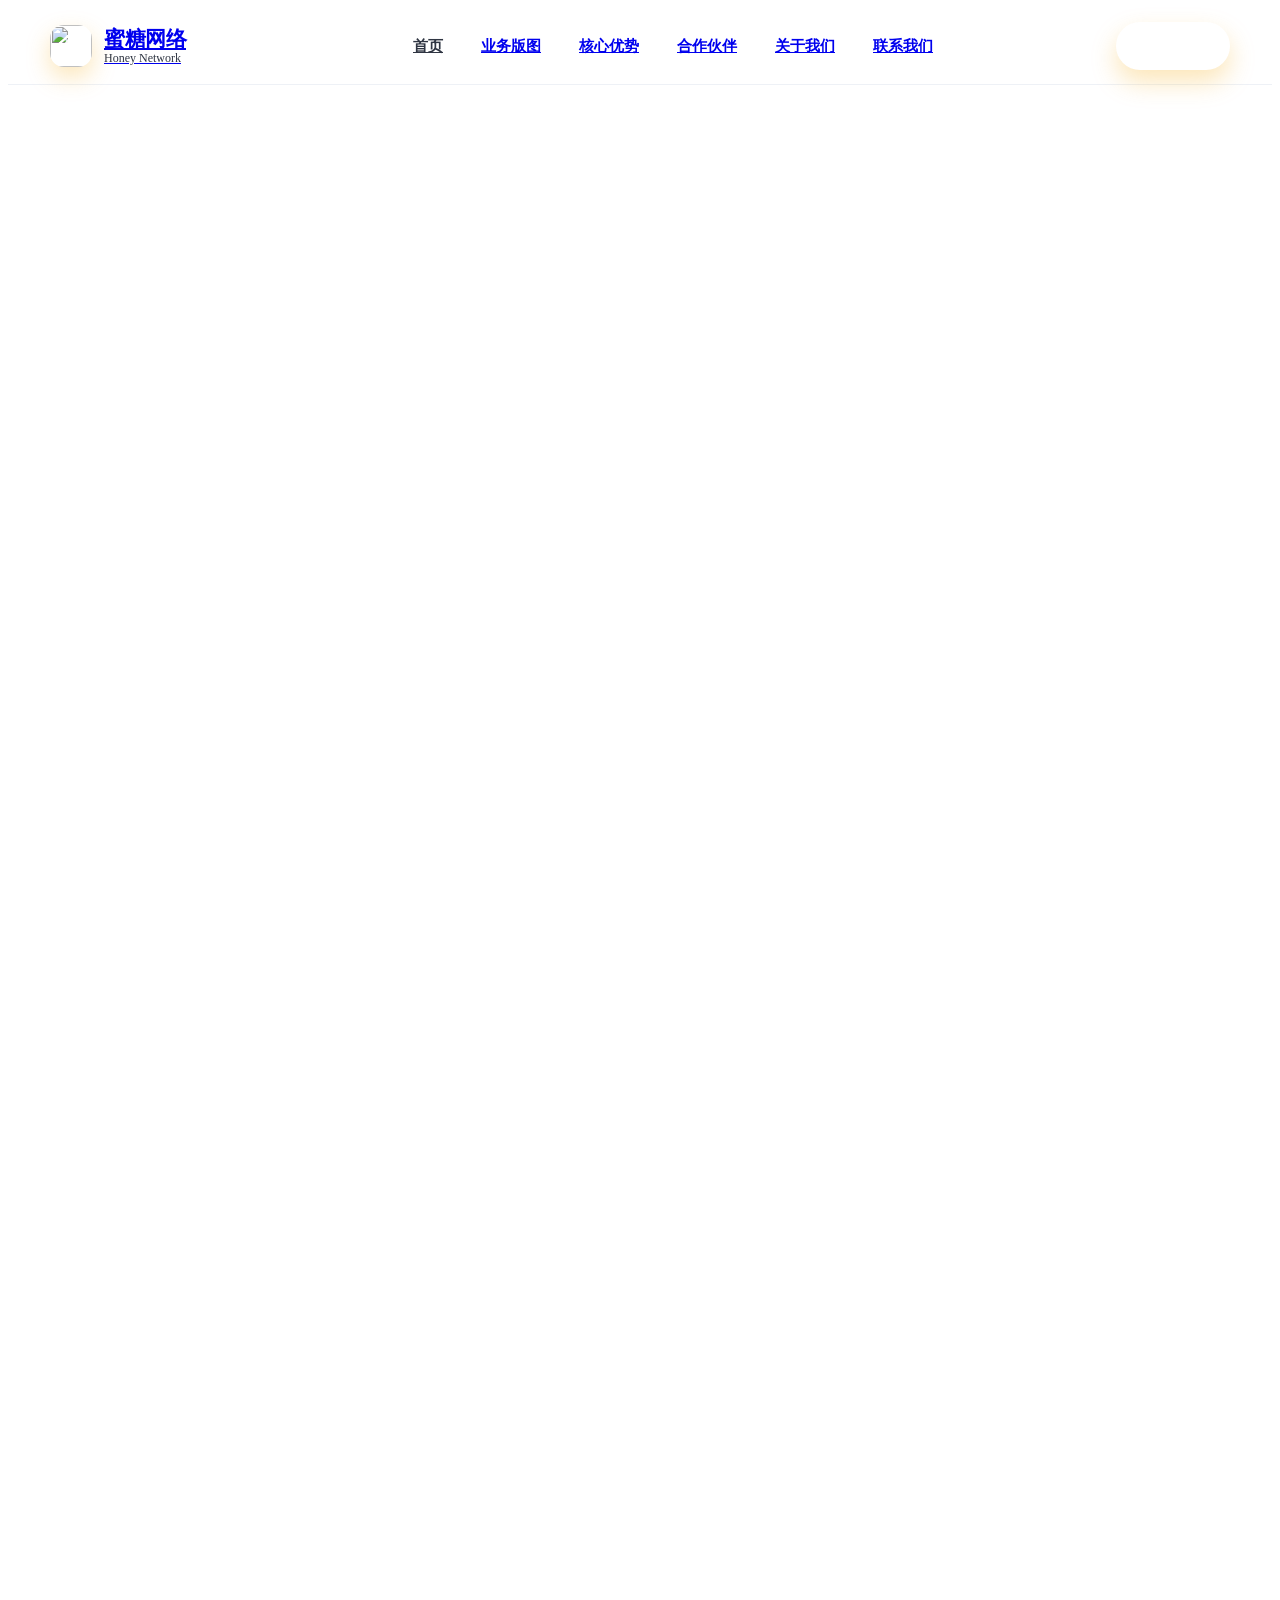
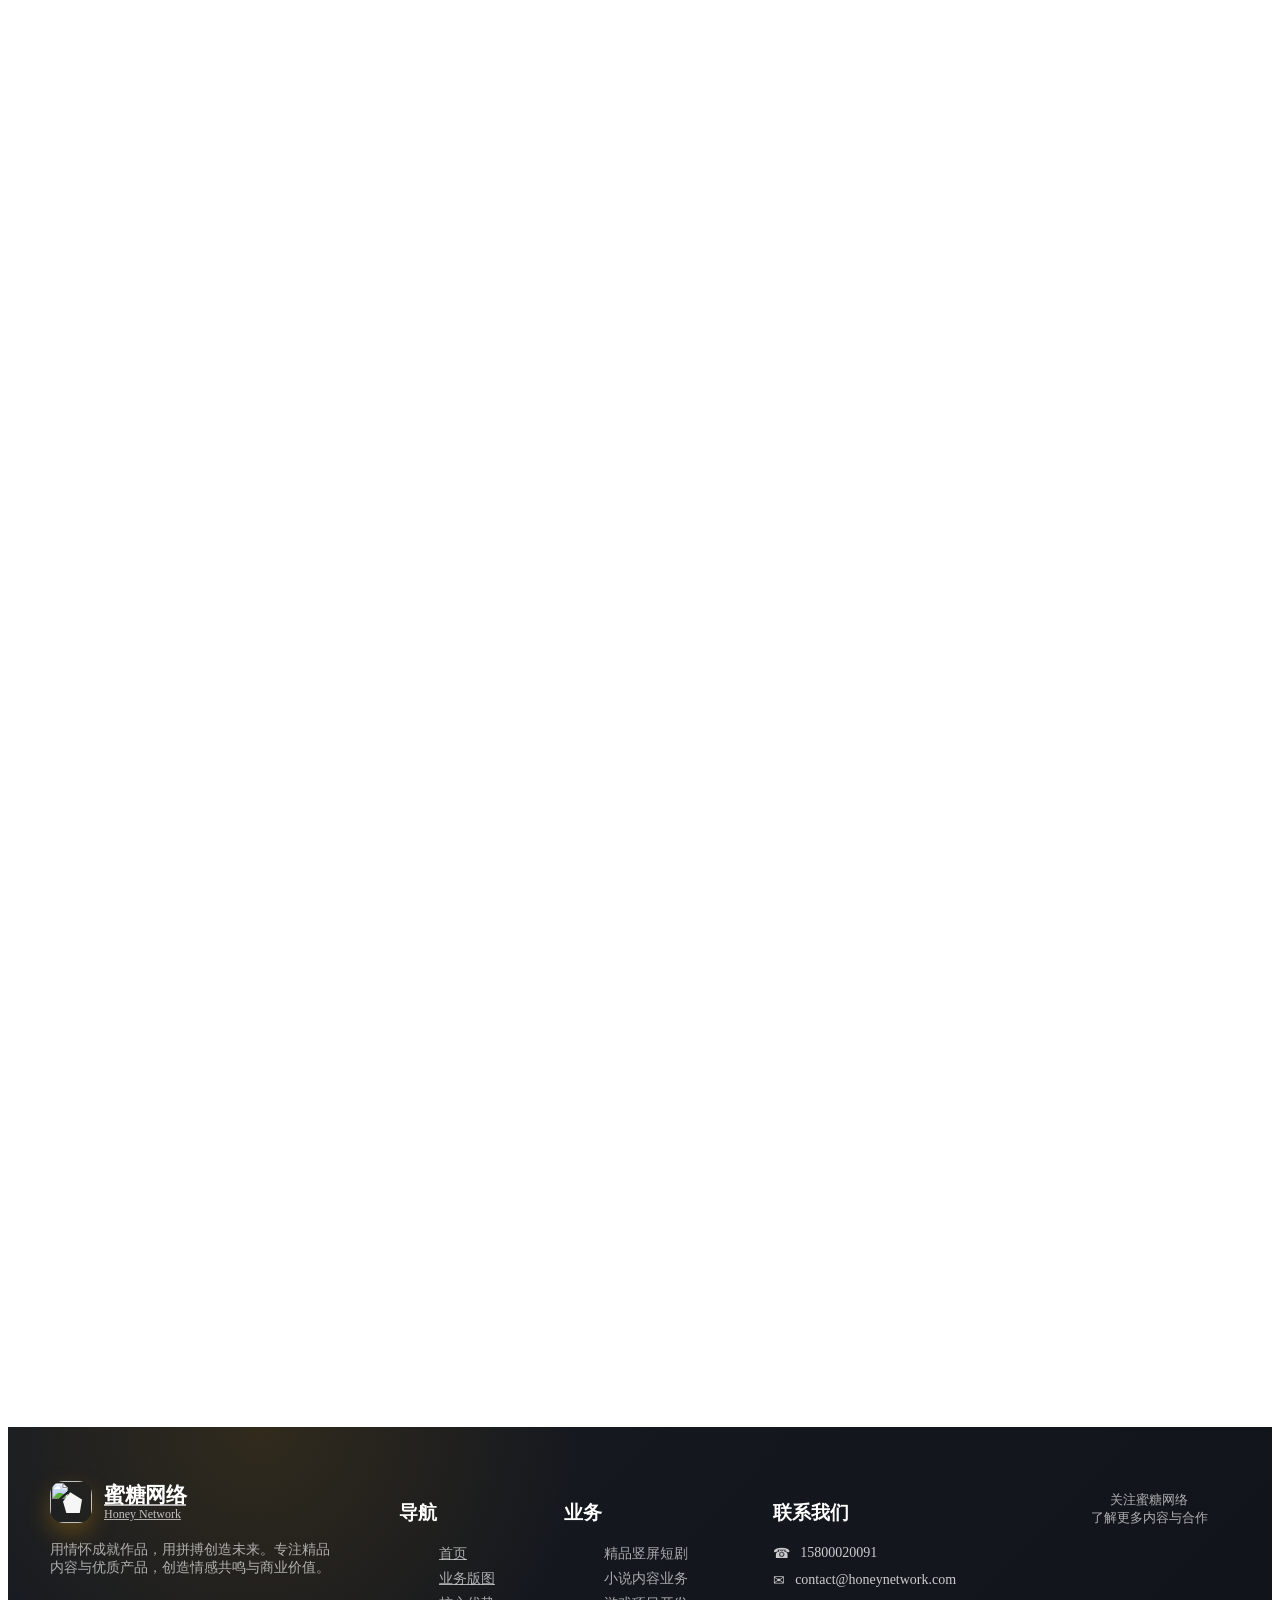
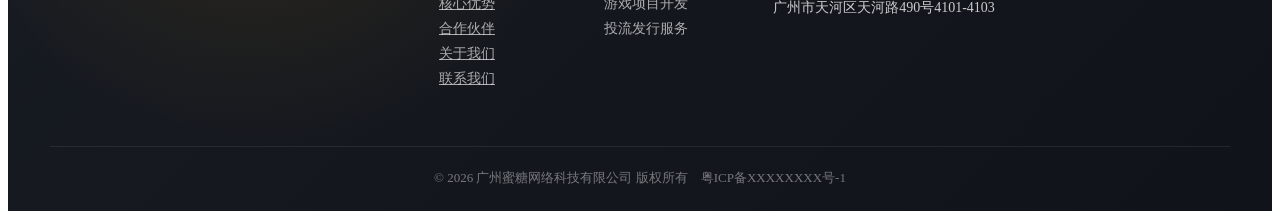
==== commit 4ba6e6d0: "✨ feat: 部署个官网" ====
--- a/index.html
+++ b/index.html
@@ -1 +1 @@
-<!DOCTYPE html><html><head><meta charset="utf-8"><meta name="viewport" content="width=device-width, initial-scale=1"><title>叶肇才-前端开发</title><link rel="stylesheet" href="https://cdnjs.cloudflare.com/ajax/libs/font-awesome/6.4.0/css/all.min.css"><style>*{box-sizing:border-box;font-family:Segoe UI,Microsoft YaHei,sans-serif;margin:0;padding:0}body,html{background:#0f172a;height:100%;overflow:hidden}#app,.scroll-container{position:relative}#app,.page,.scroll-container{height:100vh;overflow:hidden;width:100%}.page{align-items:center;display:flex;flex-direction:column;justify-content:center;left:0;padding:20px;position:absolute;top:0;transition:transform .8s cubic-bezier(.645,.045,.355,1)}.page.hidden{display:none}.page-bg-1{background:linear-gradient(135deg,#667eea,#764ba2)}.page-bg-2{background:linear-gradient(135deg,#f093fb,#f5576c)}.page-bg-3{background:linear-gradient(135deg,#4facfe,#00f2fe)}.page-bg-4{background:linear-gradient(135deg,#43e97b,#38f9d7)}.page-bg-5{background:linear-gradient(135deg,#fa709a,#fee140)}.page-bg-6{background:linear-gradient(135deg,#6a11cb,#2575fc)}.content{-webkit-backdrop-filter:blur(10px);backdrop-filter:blur(10px);border-radius:20px;max-width:900px;padding:40px;width:90%}h1{font-size:3.5rem;margin-bottom:30px;text-shadow:2px 2px 8px rgba(0,0,0,.3);transform:translateY(30px);transition:opacity .8s,transform .8s}.text-line,h1{color:#fff;opacity:0}.text-line{font-size:1.6rem;line-height:1.8;margin-bottom:25px;text-shadow:1px 1px 4px rgba(0,0,0,.3);transform:translateY(20px);transition:opacity .6s,transform .6s}.active-page .text-line,.active-page h1{opacity:1;transform:translateY(0)}.text-line:nth-child(2){transition-delay:.2s}.text-line:nth-child(3){transition-delay:.4s}.text-line:nth-child(4){transition-delay:.6s}.text-line:nth-child(5){transition-delay:.8s}.text-line:nth-child(6){transition-delay:1s}.page-indicators{display:flex;flex-direction:column;gap:15px;position:fixed;right:30px;top:50%;transform:translateY(-50%);z-index:100}.indicator{background-color:#ffffff80;border-radius:50%;cursor:pointer;height:12px;position:relative;transition:all .3s;width:12px}.indicator.active{background-color:#fff;transform:scale(1.4)}.indicator.hidden:after{background-color:#ffffffb3;content:"";height:2px;left:50%;position:absolute;top:50%;transform:translate(-50%,-50%) rotate(45deg);width:15px}.scroll-arrow{animation:bounce 2s infinite;bottom:30px;color:#fff;cursor:pointer;font-size:2.5rem;left:50%;opacity:.8;position:fixed;transform:translate(-50%);z-index:100}@keyframes bounce{0%,20%,50%,80%,to{transform:translate(-50%) translateY(0)}40%{transform:translate(-50%) translateY(-10px)}60%{transform:translate(-50%) translateY(-5px)}}.scroll-progress{background:linear-gradient(90deg,#ff7e5f,#feb47b);height:4px;left:0;position:fixed;top:0;transition:width .3s;z-index:101}.page-number{font-size:1.2rem;font-weight:600;left:30px;opacity:.8}.hidden-label,.page-number{color:#fff;position:absolute;top:30px}.hidden-label{-webkit-backdrop-filter:blur(5px);backdrop-filter:blur(5px);background-color:#fff3;border-radius:20px;font-size:.9rem;padding:5px 15px;right:30px}@media(max-width:768px){h1{font-size:2.5rem}.text-line{font-size:1.3rem}.content{padding:25px;width:95%}.page-indicators{right:15px}}.controls{bottom:30px;display:flex;gap:10px;position:fixed;right:30px;z-index:100}.control-btn{align-items:center;-webkit-backdrop-filter:blur(5px);backdrop-filter:blur(5px);background-color:#fff3;border:1px solid hsla(0,0%,100%,.3);border-radius:50%;color:#fff;cursor:pointer;display:flex;font-size:1.5rem;height:50px;justify-content:center;transition:all .3s;width:50px}.control-btn:hover{background-color:#ffffff4d;transform:scale(1.1)}.control-btn.disabled{cursor:not-allowed;opacity:.3}.control-btn.disabled:hover{background-color:#fff3;transform:none}.hidden-panel{align-items:center;-webkit-backdrop-filter:blur(10px);backdrop-filter:blur(10px);background-color:#000000b3;border-radius:10px;color:#fff;display:flex;gap:15px;left:50%;padding:15px 25px;position:fixed;top:20px;transform:translate(-50%);z-index:200}.toggle-btn{background-color:#fff3;border:none;border-radius:5px;color:#fff;cursor:pointer;padding:8px 15px;transition:all .3s}.toggle-btn:hover{background-color:#ffffff4d}.toggle-btn.active{background-color:#647eeacc}.status-text{font-size:.9rem;opacity:.8}.page-status{-webkit-backdrop-filter:blur(5px);backdrop-filter:blur(5px);background-color:#0009;border-radius:20px;bottom:30px;color:#fff;font-size:.9rem;left:50%;padding:10px 20px;position:absolute;transform:translate(-50%);z-index:10}.skip-animation{animation:none!important;transition:all .5s ease!important}</style><link rel="preload" as="fetch" crossorigin="anonymous" href="/yxc-resume2026-nuxt4/_payload.json?ff7b6408-0777-4f3f-8868-fbb5e10fe631"><link rel="modulepreload" as="script" crossorigin href="/yxc-resume2026-nuxt4/_nuxt/lqugf0RR.js"><link rel="modulepreload" as="script" crossorigin href="/yxc-resume2026-nuxt4/_nuxt/DQdGoHEm.js"><script type="module" src="/yxc-resume2026-nuxt4/_nuxt/lqugf0RR.js" crossorigin></script><link rel="icon" type="image/x-icon" href="favicon.ico"><script id="unhead:payload" type="application/json">{"title":"叶肇才-前端开发"}</script></head><body><div id="__nuxt"><div><div><div class="scroll-progress" style="width:16.666666666666664%;"></div><div class="scroll-container"><!--[--><div class="active-page page-bg-1 page" style="transform:translateY(0%);transition:transform 0.8s cubic-bezier(0.645, 0.045, 0.355, 1);"><div class="page-number"> 第 1 页 / 共 6 页 <!----></div><!----><div class="content"><h1 class="">Vue 3全屏滚动交互效果</h1><!--[--><div class="text-line">这是一个带隐藏页面功能的Vue 3滚动页面。</div><div class="text-line">向下滚动鼠标滚轮或点击右侧指示器切换到下一页。</div><div class="text-line">滚动到新页面时，文字会逐行出现，带来优雅的视觉效果。</div><div class="text-line">可以隐藏某些页面，滚动时会自动跳过。</div><!--]--></div><!----></div><div class="page-bg-2 page" style="transform:translateY(100%);transition:transform 0.8s cubic-bezier(0.645, 0.045, 0.355, 1);"><div class="page-number"> 第 2 页 / 共 6 页 <!----></div><!----><div class="content"><h1 class="">隐藏页面功能演示</h1><!--[--><div class="text-line">页面3和页面5可以被隐藏（通过顶部控制面板）。</div><div class="text-line">隐藏的页面在滚动时会被自动跳过。</div><div class="text-line">隐藏的页面在指示器上会显示斜线标记。</div><div class="text-line">这样可以实现条件性显示内容，保持动画连贯。</div><!--]--></div><!----></div><div class="page-bg-3 page" style="transform:translateY(200%);transition:transform 0.8s cubic-bezier(0.645, 0.045, 0.355, 1);"><div class="page-number"> 第 3 页 / 共 6 页 <!----></div><!----><div class="content"><h1 class="">可隐藏的页面</h1><!--[--><div class="text-line">这是一个可以被隐藏的页面。</div><div class="text-line">点击顶部控制面板的&quot;页面3 隐藏&quot;按钮可以隐藏此页。</div><div class="text-line">隐藏后，滚动时会跳过此页面。</div><div class="text-line">指示器上会显示斜线标记表示隐藏状态。</div><div class="text-line">重新显示后，动画效果会恢复正常。</div><!--]--></div><!----></div><div class="page-bg-4 page" style="transform:translateY(300%);transition:transform 0.8s cubic-bezier(0.645, 0.045, 0.355, 1);"><div class="page-number"> 第 4 页 / 共 6 页 <!----></div><!----><div class="content"><h1 class="">动画连贯性保障</h1><!--[--><div class="text-line">当页面被隐藏时，系统会重新计算可见页面序列。</div><div class="text-line">当前显示的页面索引会自动调整以保持连贯。</div><div class="text-line">滚动动画会平滑过渡，不会出现跳跃。</div><div class="text-line">隐藏页面后，指示器数量会相应减少。</div><div class="text-line">所有导航功能都会基于新的可见页面序列工作。</div><!--]--></div><!----></div><div class="page-bg-5 page" style="transform:translateY(400%);transition:transform 0.8s cubic-bezier(0.645, 0.045, 0.355, 1);"><div class="page-number"> 第 5 页 / 共 6 页 <!----></div><!----><div class="content"><h1 class="">另一个可隐藏页面</h1><!--[--><div class="text-line">这是另一个可以被隐藏的页面。</div><div class="text-line">点击顶部控制面板的&quot;页面5 隐藏&quot;按钮可以隐藏此页。</div><div class="text-line">这个功能适用于需要条件显示的内容。</div><div class="text-line">例如：根据用户权限显示不同页面。</div><div class="text-line">或者根据用户选择显示/隐藏特定内容。</div><!--]--></div><!----></div><div class="page-bg-6 page" style="transform:translateY(500%);transition:transform 0.8s cubic-bezier(0.645, 0.045, 0.355, 1);"><div class="page-number"> 第 6 页 / 共 6 页 <!----></div><!----><div class="content"><h1 class="">总结</h1><!--[--><div class="text-line">隐藏页面功能实现了条件性内容展示。</div><div class="text-line">动画效果保持连贯，用户体验良好。</div><div class="text-line">所有导航功能都适应新的页面序列。</div><div class="text-line">这个设计模式适用于多种应用场景。</div><div class="text-line">感谢体验Vue 3全屏滚动隐藏页面功能！</div><!--]--></div><!----></div><!--]--></div><div class="page-indicators"><!--[--><div class="active indicator" title="Vue 3全屏滚动交互效果"></div><div class="indicator" title="隐藏页面功能演示"></div><div class="indicator" title="可隐藏的页面"></div><div class="indicator" title="动画连贯性保障"></div><div class="indicator" title="另一个可隐藏页面"></div><div class="indicator" title="总结"></div><!--]--></div><div class="scroll-arrow"><i class="fas fa-chevron-down"></i></div></div></div></div><div id="teleports"></div><script>window.__NUXT__={};window.__NUXT__.config={public:{},app:{baseURL:"/yxc-resume2026-nuxt4/",buildId:"ff7b6408-0777-4f3f-8868-fbb5e10fe631",buildAssetsDir:"/_nuxt/",cdnURL:""}}</script><script type="application/json" data-nuxt-data="nuxt-app" data-ssr="true" id="__NUXT_DATA__" data-src="/yxc-resume2026-nuxt4/_payload.json?ff7b6408-0777-4f3f-8868-fbb5e10fe631">[{"state":1,"once":3,"_errors":4,"serverRendered":6,"path":7,"prerenderedAt":8},["Reactive",2],{},["Set"],["ShallowReactive",5],{},true,"\u002F",1776744094619]</script></body></html>+<!DOCTYPE html><html><head><meta charset="utf-8"><meta name="viewport" content="width=device-width, initial-scale=1"><title>蜜糖网络 Honey Network</title><style>.container[data-v-6fbba3ef]{margin:0 auto;width:min(1180px,calc(100% - 48px))}.section-anchor[data-v-6fbba3ef]{scroll-margin-top:96px}.reveal-section[data-v-6fbba3ef]{opacity:0;transform:translateY(44px);transition:opacity .72s ease,transform .72s ease;will-change:opacity,transform}.reveal-section.is-visible[data-v-6fbba3ef]{opacity:1;transform:translateY(0)}@media(prefers-reduced-motion:reduce){.reveal-section[data-v-6fbba3ef]{opacity:1;transform:none;transition:none}}.site-header[data-v-6fbba3ef]{-webkit-backdrop-filter:blur(18px);backdrop-filter:blur(18px);background:#ffffffdb;border-bottom:1px solid rgba(237,240,245,.9);position:sticky;top:0;z-index:20}.nav-wrap[data-v-6fbba3ef]{gap:32px;height:76px;justify-content:space-between}.brand[data-v-6fbba3ef],.nav-wrap[data-v-6fbba3ef]{align-items:center;display:flex}.brand[data-v-6fbba3ef]{gap:12px;min-width:180px}.brand-mark[data-v-6fbba3ef]{background:linear-gradient(135deg,#ffc64a,var(--honey-dark));border-radius:14px;box-shadow:0 10px 24px #f5a40047;height:42px;position:relative;width:42px}.brand-mark[data-v-6fbba3ef]:after{background:#fff;clip-path:polygon(38% 0,100% 35%,88% 100%,18% 100%,0 44%);content:"";inset:11px 10px 10px 13px;opacity:.96;position:absolute}.brand-title[data-v-6fbba3ef]{display:block;font-size:21px;font-weight:800;letter-spacing:-.5px;line-height:1.05}.brand-en[data-v-6fbba3ef]{color:#2f3542;display:block;font-size:12px;line-height:1;margin-top:2px}.nav[data-v-6fbba3ef]{align-items:center;color:#2f3542;display:flex;font-size:15px;font-weight:600;gap:38px}.nav a[data-v-6fbba3ef]{padding:24px 0;position:relative}.nav a.active[data-v-6fbba3ef],.nav a[data-v-6fbba3ef]:hover{color:var(--honey-dark)}.nav a.active[data-v-6fbba3ef]:after,.nav a[data-v-6fbba3ef]:hover:after{background:var(--honey);border-radius:99px;bottom:17px;content:"";height:3px;left:50%;position:absolute;transform:translate(-50%);width:22px}.btn[data-v-6fbba3ef]{align-items:center;border:1px solid transparent;border-radius:999px;cursor:pointer;display:inline-flex;font-size:15px;font-weight:700;gap:10px;height:46px;justify-content:center;padding:0 26px;transition:.25s ease;white-space:nowrap}.btn-primary[data-v-6fbba3ef]{background:linear-gradient(135deg,#ffc247,var(--honey));box-shadow:0 12px 26px #f5a40047;color:#fff}.btn-primary[data-v-6fbba3ef]:hover{box-shadow:0 16px 34px #f5a40057;transform:translateY(-2px)}.btn-ghost[data-v-6fbba3ef]{background:#ffffffb8;border-color:#f5a4006b;color:var(--honey-dark)}.hero[data-v-6fbba3ef]{background:radial-gradient(circle at 82% 30%,rgba(245,164,0,.13),transparent 34%),linear-gradient(180deg,#fff,#fff 66%,#fbfcfe);min-height:650px;overflow:hidden;padding:88px 0 78px;position:relative}.hero-inner[data-v-6fbba3ef]{align-items:center;display:grid;gap:56px;grid-template-columns:1fr .9fr;position:relative}.eyebrow[data-v-6fbba3ef]{align-items:center;color:var(--honey-dark);display:inline-flex;font-size:13px;font-weight:800;gap:8px;letter-spacing:2px;margin-bottom:18px}.eyebrow[data-v-6fbba3ef]:before{background:var(--honey);border-radius:99px;content:"";height:2px;width:28px}.hero h1[data-v-6fbba3ef]{font-size:clamp(42px,5vw,66px);letter-spacing:-2.5px;line-height:1.1;margin-bottom:22px}.hero .slogan[data-v-6fbba3ef]{color:#333946;font-size:24px;font-weight:600;margin-bottom:18px}.hero p[data-v-6fbba3ef]{color:var(--text);font-size:16px;margin-bottom:34px;max-width:540px}.hero-actions[data-v-6fbba3ef]{align-items:center;display:flex;flex-wrap:wrap;gap:16px}.hero-visual[data-v-6fbba3ef]{min-height:460px;position:relative}.visual-orbit[data-v-6fbba3ef]{border-color:rgba(245,164,0,.34) transparent;border-radius:50%;border-style:solid;border-width:4px;filter:drop-shadow(0 18px 24px rgba(245,164,0,.1));inset:52px 12px 20px;position:absolute;transform:rotate(-12deg)}.media-card[data-v-6fbba3ef]{-webkit-backdrop-filter:blur(14px);backdrop-filter:blur(14px);background:#ffffffb8;border:1px solid hsla(0,0%,100%,.85);border-radius:30px;box-shadow:0 28px 80px #2a2f3b1f;height:330px;padding:28px;position:absolute;right:62px;top:26px;width:455px}.video-box[data-v-6fbba3ef]{background:linear-gradient(145deg,#fff8e7,#f4f5f7 48%,#f9b63d);border:1px solid rgba(245,164,0,.24);border-radius:20px;display:grid;height:165px;overflow:hidden;place-items:center;position:relative}.video-box[data-v-6fbba3ef]:before{background:linear-gradient(120deg,transparent,hsla(0,0%,100%,.72),transparent);content:"";inset:-50% -20%;position:absolute;transform:rotate(14deg)}.play[data-v-6fbba3ef]{background:#fff;border-radius:50%;box-shadow:0 12px 28px #f5a4003d;height:68px;position:relative;width:68px;z-index:1}.play[data-v-6fbba3ef]:after{border-bottom:13px solid transparent;border-left:20px solid var(--honey);border-top:13px solid transparent;content:"";left:28px;position:absolute;top:21px}.progress[data-v-6fbba3ef]{align-items:center;color:var(--honey-dark);display:flex;font-size:12px;font-weight:800;gap:12px;margin:18px 0 20px}.progress-line[data-v-6fbba3ef]{background:#eef1f6;border-radius:99px;flex:1;height:6px;overflow:hidden}.progress-line span[data-v-6fbba3ef]{background:var(--honey);border-radius:inherit;display:block;height:100%;width:62%}.mini-grid[data-v-6fbba3ef]{display:grid;gap:14px;grid-template-columns:1fr 1fr}.mini-panel[data-v-6fbba3ef]{background:#fff;border:1px solid var(--line);border-radius:16px;min-height:62px;padding:12px}.bar-row[data-v-6fbba3ef]{align-items:end;display:flex;gap:6px;height:38px}.bar-row i[data-v-6fbba3ef]{background:linear-gradient(180deg,#ffd76c,var(--honey));border-radius:6px 6px 0 0;display:block;width:12px}.bar-row i[data-v-6fbba3ef]:first-child{height:38%}.bar-row i[data-v-6fbba3ef]:nth-child(2){height:55%}.bar-row i[data-v-6fbba3ef]:nth-child(3){height:76%}.bar-row i[data-v-6fbba3ef]:nth-child(4){height:48%}.bar-row i[data-v-6fbba3ef]:nth-child(5){height:90%}.float-card[data-v-6fbba3ef]{background:#ffffffe6;border:1px solid rgba(237,240,245,.9);border-radius:22px;box-shadow:0 18px 44px #2127341a;display:grid;place-items:center;position:absolute}.float-card.game[data-v-6fbba3ef]{bottom:90px;font-size:48px;height:104px;right:0;width:122px}.float-card.book[data-v-6fbba3ef]{bottom:68px;color:var(--honey);font-size:46px;height:96px;left:28px;width:118px}.float-card.clapper[data-v-6fbba3ef]{color:var(--honey);font-size:42px;height:95px;left:84px;top:68px;width:110px}.section[data-v-6fbba3ef]{padding:70px 0;position:relative}.section.soft[data-v-6fbba3ef]{background:linear-gradient(180deg,#fbfcfe,#fff)}.section-title[data-v-6fbba3ef]{margin-bottom:38px;text-align:center}.section-title h2[data-v-6fbba3ef]{align-items:center;display:inline-flex;font-size:32px;gap:16px;letter-spacing:-.8px;line-height:1.2}.section-title h2[data-v-6fbba3ef]:after,.section-title h2[data-v-6fbba3ef]:before{background:linear-gradient(90deg,transparent,var(--honey));content:"";height:1px;width:76px}.section-title h2[data-v-6fbba3ef]:after{background:linear-gradient(90deg,var(--honey),transparent)}.section-title span[data-v-6fbba3ef]{color:var(--muted);display:block;font-size:14px;letter-spacing:1px;margin-top:8px;text-transform:uppercase}.business-grid[data-v-6fbba3ef]{display:grid;gap:26px;grid-template-columns:repeat(3,1fr)}.service-card[data-v-6fbba3ef]{align-items:center;background:#fff;border:1px solid var(--line);border-radius:var(--radius);box-shadow:var(--shadow);display:grid;gap:18px;grid-template-columns:86px 1fr 42px;min-height:168px;overflow:hidden;padding:28px;position:relative;transition:.25s ease}.service-card[data-v-6fbba3ef]:after{background:radial-gradient(circle,rgba(245,164,0,.13),transparent 70%);content:"";height:126px;position:absolute;right:-46px;top:-46px;transition:.25s ease;width:126px}.service-card[data-v-6fbba3ef]:hover{border-color:#f5a40052;box-shadow:0 22px 58px #f5a40024;transform:translateY(-6px)}.adv-icon[data-v-6fbba3ef],.cap-icon[data-v-6fbba3ef],.service-icon[data-v-6fbba3ef]{background:linear-gradient(135deg,#fff7e3,#fff);border:1px solid rgba(245,164,0,.2);box-shadow:var(--shadow-soft);color:var(--honey-dark);display:grid;place-items:center}.service-icon[data-v-6fbba3ef]{border-radius:22px;font-size:37px;height:76px;width:76px}.service-card h3[data-v-6fbba3ef]{font-size:21px;margin-bottom:8px}.service-card p[data-v-6fbba3ef]{color:var(--text);font-size:14px;line-height:1.8}.arrow-circle[data-v-6fbba3ef]{border:1px solid rgba(245,164,0,.4);border-radius:50%;color:var(--honey-dark);display:grid;font-size:20px;height:38px;place-items:center;width:38px;z-index:1}.adv-grid[data-v-6fbba3ef]{display:grid;gap:28px;grid-template-columns:repeat(4,1fr)}.adv-item[data-v-6fbba3ef]{padding:12px 8px}.adv-icon[data-v-6fbba3ef]{border-radius:50%;font-size:32px;height:72px;margin-bottom:18px;width:72px}.adv-item h3[data-v-6fbba3ef]{font-size:18px;margin-bottom:9px}.adv-item p[data-v-6fbba3ef]{color:var(--text);font-size:14px;line-height:1.85}.about-panel[data-v-6fbba3ef]{align-items:center;background:#fff;border:1px solid var(--line);border-radius:28px;box-shadow:var(--shadow);display:grid;gap:42px;grid-template-columns:.9fr 1.1fr;padding:34px}.about-copy h2[data-v-6fbba3ef]{font-size:32px;margin-bottom:10px}.title-line[data-v-6fbba3ef]{background:var(--honey);border-radius:99px;height:4px;margin-bottom:22px;width:44px}.about-copy p[data-v-6fbba3ef]{color:var(--text);font-size:16px;margin-bottom:14px}.about-copy .btn[data-v-6fbba3ef]{margin-top:18px}.office-card[data-v-6fbba3ef]{background-image:url(/yxc-resume2026-nuxt4/_nuxt/office.D-bSak74.webp);background-size:cover;border:1px solid rgba(245,164,0,.18);border-radius:24px;min-height:326px;overflow:hidden;position:relative}.office-card[data-v-6fbba3ef]:before{background:linear-gradient(90deg,hsla(0,0%,100%,.18) 1px,transparent 0),linear-gradient(0deg,hsla(0,0%,100%,.18) 1px,transparent 0);background-size:54px 54px;content:"";inset:0;opacity:.6;position:absolute}.office-window[data-v-6fbba3ef]{background:linear-gradient(180deg,#6f8baa40,#ffffff80),repeating-linear-gradient(90deg,hsla(0,0%,100%,.7) 0 2px,transparent 2px 60px);border:1px solid hsla(0,0%,100%,.7);border-radius:18px;height:62%;left:28px;position:absolute;top:28px;width:38%}.office-wall[data-v-6fbba3ef]{background:linear-gradient(135deg,#ffffffe0,#fff4daf0);border-radius:120px 0 0 120px;box-shadow:inset 12px 0 34px #f5a40014;height:100%;position:absolute;right:0;top:0;width:62%}.wall-brand[data-v-6fbba3ef]{align-items:center;display:flex;gap:12px;position:absolute;right:60px;top:112px;z-index:2}.wall-brand .brand-mark[data-v-6fbba3ef]{flex:0 0 auto;height:40px;width:40px}.plant[data-v-6fbba3ef]{background:#6d5a44;border-radius:10px;bottom:38px;height:76px;left:44%;position:absolute;width:14px;z-index:2}.plant[data-v-6fbba3ef]:after,.plant[data-v-6fbba3ef]:before{background:#3f8e57;border-radius:90px 90px 0;bottom:54px;content:"";height:40px;position:absolute;width:88px}.plant[data-v-6fbba3ef]:before{right:-8px;transform:rotate(-28deg)}.plant[data-v-6fbba3ef]:after{left:-74px;transform:rotate(35deg) scale(.86)}.sofa[data-v-6fbba3ef]{background:linear-gradient(135deg,#f2bf50,#fff0c3);border-radius:22px 22px 12px 12px;bottom:42px;box-shadow:0 16px 28px #4c35191f;height:62px;left:56px;position:absolute;width:148px;z-index:2}.capabilities[data-v-6fbba3ef]{background:#fff;border:1px solid var(--line);border-radius:22px;box-shadow:var(--shadow);display:grid;gap:0;grid-template-columns:repeat(5,1fr);margin-top:28px;padding:22px 26px}.cap-item[data-v-6fbba3ef]{align-items:center;border-right:1px solid var(--line);display:flex;gap:14px;padding:10px 18px}.cap-item[data-v-6fbba3ef]:last-child{border-right:0}.cap-icon[data-v-6fbba3ef]{border-radius:16px;flex:0 0 auto;font-size:24px;height:50px;width:50px}.cap-item h3[data-v-6fbba3ef]{font-size:16px;line-height:1.3;margin-bottom:2px}.cap-item p[data-v-6fbba3ef]{color:var(--muted);font-size:12px;line-height:1.55}.partner-grid[data-v-6fbba3ef]{display:grid;gap:22px;grid-template-columns:repeat(6,1fr)}.partner-card[data-v-6fbba3ef]{background:linear-gradient(135deg,#fff,#f7f8fa);border:1px solid var(--line);border-radius:16px;box-shadow:0 10px 28px #1c222d0d;display:grid;height:78px;place-items:center}.partner-logo[data-v-6fbba3ef]{border:3px solid #c7cbd3;border-radius:12px;height:38px;opacity:.9;position:relative;transform:rotate(45deg);width:38px}.partner-logo[data-v-6fbba3ef]:after{border:3px solid #aeb4bf;border-radius:8px;content:"";inset:8px;position:absolute}.partner-card:nth-child(2) .partner-logo[data-v-6fbba3ef]{border-radius:50%}.partner-card:nth-child(3) .partner-logo[data-v-6fbba3ef]{border-radius:0;clip-path:polygon(50% 0,100% 50%,50% 100%,0 50%)}.partner-card:nth-child(4) .partner-logo[data-v-6fbba3ef]{border-radius:8px;transform:none}.partner-card:nth-child(5) .partner-logo[data-v-6fbba3ef]{border-radius:18px 6px}.partner-card:nth-child(6) .partner-logo[data-v-6fbba3ef]{border-radius:0;clip-path:polygon(25% 0,75% 0,100% 50%,75% 100%,25% 100%,0 50%)}.footer[data-v-6fbba3ef]{background:radial-gradient(circle at 20% 0,rgba(245,164,0,.12),transparent 30%),linear-gradient(135deg,#171b22,#101319);color:#ffffffc7;padding:54px 0 24px}.footer-grid[data-v-6fbba3ef]{align-items:start;display:grid;gap:36px;grid-template-columns:1.45fr .6fr .8fr 1.2fr .75fr}.footer .brand-title[data-v-6fbba3ef],.footer h3[data-v-6fbba3ef]{color:#fff}.footer .brand-en[data-v-6fbba3ef]{color:#ffffffb8}.footer a[data-v-6fbba3ef],.footer li[data-v-6fbba3ef],.footer p[data-v-6fbba3ef]{color:#ffffffa3;font-size:14px}.footer ul[data-v-6fbba3ef]{list-style:none;margin-top:12px}.footer li+li[data-v-6fbba3ef]{margin-top:7px}.footer-intro[data-v-6fbba3ef]{margin-top:18px;max-width:280px}.contact-line[data-v-6fbba3ef]{align-items:flex-start;display:flex;font-size:14px;gap:10px;margin-top:10px}.qr[data-v-6fbba3ef]{background:linear-gradient(90deg,#111 50%,transparent 0),linear-gradient(#111 50%,transparent 0);background-size:12px 12px;border:10px solid #fff;border-radius:10px;height:104px;margin-left:auto;opacity:.9;width:104px}.qr-text[data-v-6fbba3ef]{color:#ffffffa8;margin-top:10px}.copyright[data-v-6fbba3ef],.qr-text[data-v-6fbba3ef]{font-size:13px;text-align:center}.copyright[data-v-6fbba3ef]{border-top:1px solid hsla(0,0%,100%,.08);color:#ffffff6b;margin-top:42px;padding-top:22px}@media(max-width:1024px){.nav[data-v-6fbba3ef]{display:none}.about-panel[data-v-6fbba3ef],.hero-inner[data-v-6fbba3ef]{grid-template-columns:1fr}.hero-visual[data-v-6fbba3ef]{min-height:410px}.media-card[data-v-6fbba3ef]{left:50%;right:auto;transform:translate(-50%)}.adv-grid[data-v-6fbba3ef],.business-grid[data-v-6fbba3ef],.capabilities[data-v-6fbba3ef]{grid-template-columns:repeat(2,1fr)}.cap-item[data-v-6fbba3ef]{border-bottom:1px solid var(--line);border-right:0}.partner-grid[data-v-6fbba3ef]{grid-template-columns:repeat(3,1fr)}.footer-grid[data-v-6fbba3ef]{grid-template-columns:repeat(2,1fr)}}@media(max-width:640px){.container[data-v-6fbba3ef]{width:min(100% - 28px,1180px)}.site-header .btn[data-v-6fbba3ef]{display:none}.brand-title[data-v-6fbba3ef]{font-size:19px}.hero[data-v-6fbba3ef]{padding:54px 0}.hero h1[data-v-6fbba3ef]{font-size:40px;letter-spacing:-1.5px}.hero .slogan[data-v-6fbba3ef]{font-size:20px}.hero-visual[data-v-6fbba3ef]{display:none}.adv-grid[data-v-6fbba3ef],.business-grid[data-v-6fbba3ef],.capabilities[data-v-6fbba3ef],.footer-grid[data-v-6fbba3ef],.partner-grid[data-v-6fbba3ef]{grid-template-columns:1fr}.service-card[data-v-6fbba3ef]{grid-template-columns:70px 1fr}.arrow-circle[data-v-6fbba3ef]{display:none}.section-title h2[data-v-6fbba3ef]{font-size:28px}.section-title h2[data-v-6fbba3ef]:after,.section-title h2[data-v-6fbba3ef]:before{width:34px}.about-panel[data-v-6fbba3ef]{padding:24px}.office-card[data-v-6fbba3ef]{min-height:260px}.cap-item[data-v-6fbba3ef]{border-bottom:1px solid var(--line)}.cap-item[data-v-6fbba3ef]:last-child{border-bottom:0}.qr[data-v-6fbba3ef]{margin-left:0}}</style><link rel="stylesheet" href="/yxc-resume2026-nuxt4/_nuxt/entry.Brl2fv_O.css" crossorigin><link rel="preload" as="fetch" crossorigin="anonymous" href="/yxc-resume2026-nuxt4/_payload.json?8e743be9-e4cb-422b-b7de-b18b915f29f6"><link rel="modulepreload" as="script" crossorigin href="/yxc-resume2026-nuxt4/_nuxt/BGqA1jHQ.js"><link rel="modulepreload" as="script" crossorigin href="/yxc-resume2026-nuxt4/_nuxt/VIwGoNrP.js"><script type="module" src="/yxc-resume2026-nuxt4/_nuxt/BGqA1jHQ.js" crossorigin></script><link rel="prefetch" as="image" type="image/png" href="/yxc-resume2026-nuxt4/_nuxt/logo.Da6rl5dd.png"><link rel="prefetch" as="image" type="image/webp" href="/yxc-resume2026-nuxt4/_nuxt/office.D-bSak74.webp"><script id="unhead:payload" type="application/json">{"title":"蜜糖网络 Honey Network"}</script></head><body><div id="__nuxt"><div><div class="page" id="home" data-v-6fbba3ef><header class="site-header" data-v-6fbba3ef><div class="container nav-wrap" data-v-6fbba3ef><a href="#home" class="brand" aria-label="蜜糖网络 Honey Network" data-v-6fbba3ef><img src="/yxc-resume2026-nuxt4/_nuxt/logo.Da6rl5dd.png" alt="" class="brand-mark" aria-hidden="true" data-v-6fbba3ef><span data-v-6fbba3ef><strong class="brand-title" data-v-6fbba3ef>蜜糖网络</strong><span class="brand-en" data-v-6fbba3ef>Honey Network</span></span></a><nav class="nav" aria-label="主导航" data-v-6fbba3ef><!--[--><a href="#home" class="active" data-v-6fbba3ef>首页</a><a href="#business" class="" data-v-6fbba3ef>业务版图</a><a href="#advantages" class="" data-v-6fbba3ef>核心优势</a><a href="#partners" class="" data-v-6fbba3ef>合作伙伴</a><a href="#about" class="" data-v-6fbba3ef>关于我们</a><a href="#contact" class="" data-v-6fbba3ef>联系我们</a><!--]--></nav><a href="#contact" class="btn btn-primary" data-v-6fbba3ef>立即咨询</a></div></header><main data-v-6fbba3ef><section class="hero section-anchor reveal-section" data-v-6fbba3ef><div class="container hero-inner" data-v-6fbba3ef><div class="hero-copy" data-v-6fbba3ef><h1 data-v-6fbba3ef>蜜糖出品，必属精品</h1><div class="slogan" data-v-6fbba3ef>用情怀成就作品，用拼搏创造未来</div><p data-v-6fbba3ef> 蜜糖网络是一家专注于精品竖屏短剧、小说内容孵化与游戏项目开发的创新型文娱公司， 具备从内容创意、投资制作到投流发行的全流程能力，以精品内容连接用户与市场。 </p><div class="hero-actions" data-v-6fbba3ef><a href="#about" class="btn btn-primary" data-v-6fbba3ef>了解我们 <span data-v-6fbba3ef>→</span></a><a href="#business" class="btn btn-ghost" data-v-6fbba3ef>查看业务 <span data-v-6fbba3ef>→</span></a></div></div><div class="hero-visual" aria-hidden="true" data-v-6fbba3ef><div class="float-card clapper" data-v-6fbba3ef></div><div class="float-card book" data-v-6fbba3ef></div><div class="float-card game" data-v-6fbba3ef></div><div class="media-card" data-v-6fbba3ef></div></div></div></section><section id="business" class="section soft section-anchor reveal-section" data-v-6fbba3ef><div class="container" data-v-6fbba3ef><div class="section-title" data-v-6fbba3ef><h2 data-v-6fbba3ef>业务版图</h2><span data-v-6fbba3ef>Business Scope</span></div><div class="business-grid" data-v-6fbba3ef><!--[--><article class="service-card" data-v-6fbba3ef><div class="service-icon" data-v-6fbba3ef></div><div data-v-6fbba3ef><h3 data-v-6fbba3ef>精品竖屏短剧</h3><p data-v-6fbba3ef>聚焦精品内容，覆盖投资出品、内容孵化、拍摄制作与投流发行。</p></div></article><article class="service-card" data-v-6fbba3ef><div class="service-icon" data-v-6fbba3ef></div><div data-v-6fbba3ef><h3 data-v-6fbba3ef>小说内容业务</h3><p data-v-6fbba3ef>围绕小说内容创作、孵化与分发，构建优质内容生态。</p></div></article><article class="service-card" data-v-6fbba3ef><div class="service-icon" data-v-6fbba3ef></div><div data-v-6fbba3ef><h3 data-v-6fbba3ef>游戏项目开发</h3><p data-v-6fbba3ef>支持游戏项目开发制作、上线发行，以及海内外投流增长。</p></div></article><!--]--></div></div></section><section id="advantages" class="section section-anchor reveal-section" data-v-6fbba3ef><div class="container" data-v-6fbba3ef><div class="section-title" data-v-6fbba3ef><h2 data-v-6fbba3ef>核心优势</h2><span data-v-6fbba3ef>Core Advantages</span></div><div class="adv-grid" data-v-6fbba3ef><!--[--><article class="adv-item" data-v-6fbba3ef><div class="adv-icon" data-v-6fbba3ef></div><h3 data-v-6fbba3ef>全流程自主把控</h3><p data-v-6fbba3ef>从创意策划、内容制作、发行运营到数据复盘，形成稳定可控的全链路能力。</p></article><article class="adv-item" data-v-6fbba3ef><div class="adv-icon" data-v-6fbba3ef></div><h3 data-v-6fbba3ef>部门高效协同</h3><p data-v-6fbba3ef>各部门分工明确、紧密配合，快速响应项目需求，提升执行效率与产出质量。</p></article><article class="adv-item" data-v-6fbba3ef><div class="adv-icon" data-v-6fbba3ef></div><h3 data-v-6fbba3ef>良性闭环运营</h3><p data-v-6fbba3ef>以数据驱动内容迭代，形成“创意—制作—发行—反馈—优化”的正向循环。</p></article><article class="adv-item" data-v-6fbba3ef><div class="adv-icon" data-v-6fbba3ef></div><h3 data-v-6fbba3ef>打造行业标杆</h3><p data-v-6fbba3ef>坚持精品化路线与持续创新，输出有口碑、有价值、有生命力的内容作品。</p></article><!--]--></div></div></section><section id="about" class="section soft section-anchor reveal-section" data-v-6fbba3ef><div class="container" data-v-6fbba3ef><div class="about-panel" data-v-6fbba3ef><div class="about-copy" data-v-6fbba3ef><h2 data-v-6fbba3ef>关于蜜糖</h2><div class="title-line" data-v-6fbba3ef></div><p data-v-6fbba3ef> 蜜糖网络专注于精品竖屏短剧的投资出品、内容孵化、拍摄制作及投流发行，并延展小说内容创作、游戏项目开发与海内外发行。 </p><p data-v-6fbba3ef> 我们以内容为核心，以协同为驱动，现已实现全流程自主把控的良性闭环，力求打造行业标杆，引领行业风向。 </p><p data-v-6fbba3ef> 未来，蜜糖网络将持续成为优质公司与优秀人才的长期战略合作伙伴，共同创造更具影响力的精品作品。 </p><a href="#contact" class="btn btn-primary" data-v-6fbba3ef>了解更多 <span data-v-6fbba3ef>→</span></a></div><div class="office-card" data-v-6fbba3ef></div></div><div class="capabilities" data-v-6fbba3ef><!--[--><div class="cap-item" data-v-6fbba3ef><div class="cap-icon" data-v-6fbba3ef></div><div data-v-6fbba3ef><h3 data-v-6fbba3ef>精品内容产出</h3><p data-v-6fbba3ef>持续打磨内容品质</p></div></div><div class="cap-item" data-v-6fbba3ef><div class="cap-icon" data-v-6fbba3ef></div><div data-v-6fbba3ef><h3 data-v-6fbba3ef>多赛道布局</h3><p data-v-6fbba3ef>短剧、小说、游戏并行</p></div></div><div class="cap-item" data-v-6fbba3ef><div class="cap-icon" data-v-6fbba3ef></div><div data-v-6fbba3ef><h3 data-v-6fbba3ef>全球化发行能力</h3><p data-v-6fbba3ef>拓展海内外市场</p></div></div><div class="cap-item" data-v-6fbba3ef><div class="cap-icon" data-v-6fbba3ef></div><div data-v-6fbba3ef><h3 data-v-6fbba3ef>技术与制作赋能</h3><p data-v-6fbba3ef>提升效率与品质</p></div></div><div class="cap-item" data-v-6fbba3ef><div class="cap-icon" data-v-6fbba3ef></div><div data-v-6fbba3ef><h3 data-v-6fbba3ef>长期战略合作</h3><p data-v-6fbba3ef>共建内容生态价值</p></div></div><!--]--></div></div></section><section id="partners" class="section section-anchor reveal-section" data-v-6fbba3ef><div class="container" data-v-6fbba3ef><div class="section-title" data-v-6fbba3ef><h2 data-v-6fbba3ef>合作共赢</h2><span data-v-6fbba3ef>Cooperation</span></div><div class="partner-grid" aria-label="合作伙伴占位展示" data-v-6fbba3ef><!--[--><div class="partner-card" data-v-6fbba3ef></div><div class="partner-card" data-v-6fbba3ef></div><div class="partner-card" data-v-6fbba3ef></div><div class="partner-card" data-v-6fbba3ef></div><div class="partner-card" data-v-6fbba3ef></div><div class="partner-card" data-v-6fbba3ef></div><!--]--></div></div></section></main><footer id="contact" class="footer section-anchor" data-v-6fbba3ef><div class="container" data-v-6fbba3ef><div class="footer-grid" data-v-6fbba3ef><div data-v-6fbba3ef><a href="#home" class="brand" data-v-6fbba3ef><img src="/yxc-resume2026-nuxt4/_nuxt/logo.Da6rl5dd.png" alt="" class="brand-mark" aria-hidden="true" data-v-6fbba3ef><span data-v-6fbba3ef><strong class="brand-title" data-v-6fbba3ef>蜜糖网络</strong><span class="brand-en" data-v-6fbba3ef>Honey Network</span></span></a><p class="footer-intro" data-v-6fbba3ef> 用情怀成就作品，用拼搏创造未来。专注精品内容与优质产品，创造情感共鸣与商业价值。 </p></div><div data-v-6fbba3ef><h3 data-v-6fbba3ef>导航</h3><ul data-v-6fbba3ef><!--[--><li data-v-6fbba3ef><a href="#home" data-v-6fbba3ef>首页</a></li><li data-v-6fbba3ef><a href="#business" data-v-6fbba3ef>业务版图</a></li><li data-v-6fbba3ef><a href="#advantages" data-v-6fbba3ef>核心优势</a></li><li data-v-6fbba3ef><a href="#partners" data-v-6fbba3ef>合作伙伴</a></li><li data-v-6fbba3ef><a href="#about" data-v-6fbba3ef>关于我们</a></li><li data-v-6fbba3ef><a href="#contact" data-v-6fbba3ef>联系我们</a></li><!--]--></ul></div><div data-v-6fbba3ef><h3 data-v-6fbba3ef>业务</h3><ul data-v-6fbba3ef><li data-v-6fbba3ef>精品竖屏短剧</li><li data-v-6fbba3ef>小说内容业务</li><li data-v-6fbba3ef>游戏项目开发</li><li data-v-6fbba3ef>投流发行服务</li></ul></div><div data-v-6fbba3ef><h3 data-v-6fbba3ef>联系我们</h3><div class="contact-line" data-v-6fbba3ef>☎ <span data-v-6fbba3ef>15800020091</span></div><div class="contact-line" data-v-6fbba3ef> ✉ <span data-v-6fbba3ef>contact@honeynetwork.com</span></div><div class="contact-line" data-v-6fbba3ef><span data-v-6fbba3ef>广州市天河区天河路490号4101-4103</span></div></div><div data-v-6fbba3ef><div class="qr-text" data-v-6fbba3ef>关注蜜糖网络<br data-v-6fbba3ef>了解更多内容与合作</div></div></div><div class="copyright" data-v-6fbba3ef> © 2026 广州蜜糖网络科技有限公司 版权所有　粤ICP备XXXXXXXX号-1 </div></div></footer></div></div></div><div id="teleports"></div><script>window.__NUXT__={};window.__NUXT__.config={public:{},app:{baseURL:"/yxc-resume2026-nuxt4/",buildId:"8e743be9-e4cb-422b-b7de-b18b915f29f6",buildAssetsDir:"/_nuxt/",cdnURL:""}}</script><script type="application/json" data-nuxt-data="nuxt-app" data-ssr="true" id="__NUXT_DATA__" data-src="/yxc-resume2026-nuxt4/_payload.json?8e743be9-e4cb-422b-b7de-b18b915f29f6">[{"state":1,"once":3,"_errors":4,"serverRendered":6,"path":7,"prerenderedAt":8},["Reactive",2],{},["Set"],["ShallowReactive",5],{},true,"\u002F",1778094582545]</script></body></html>
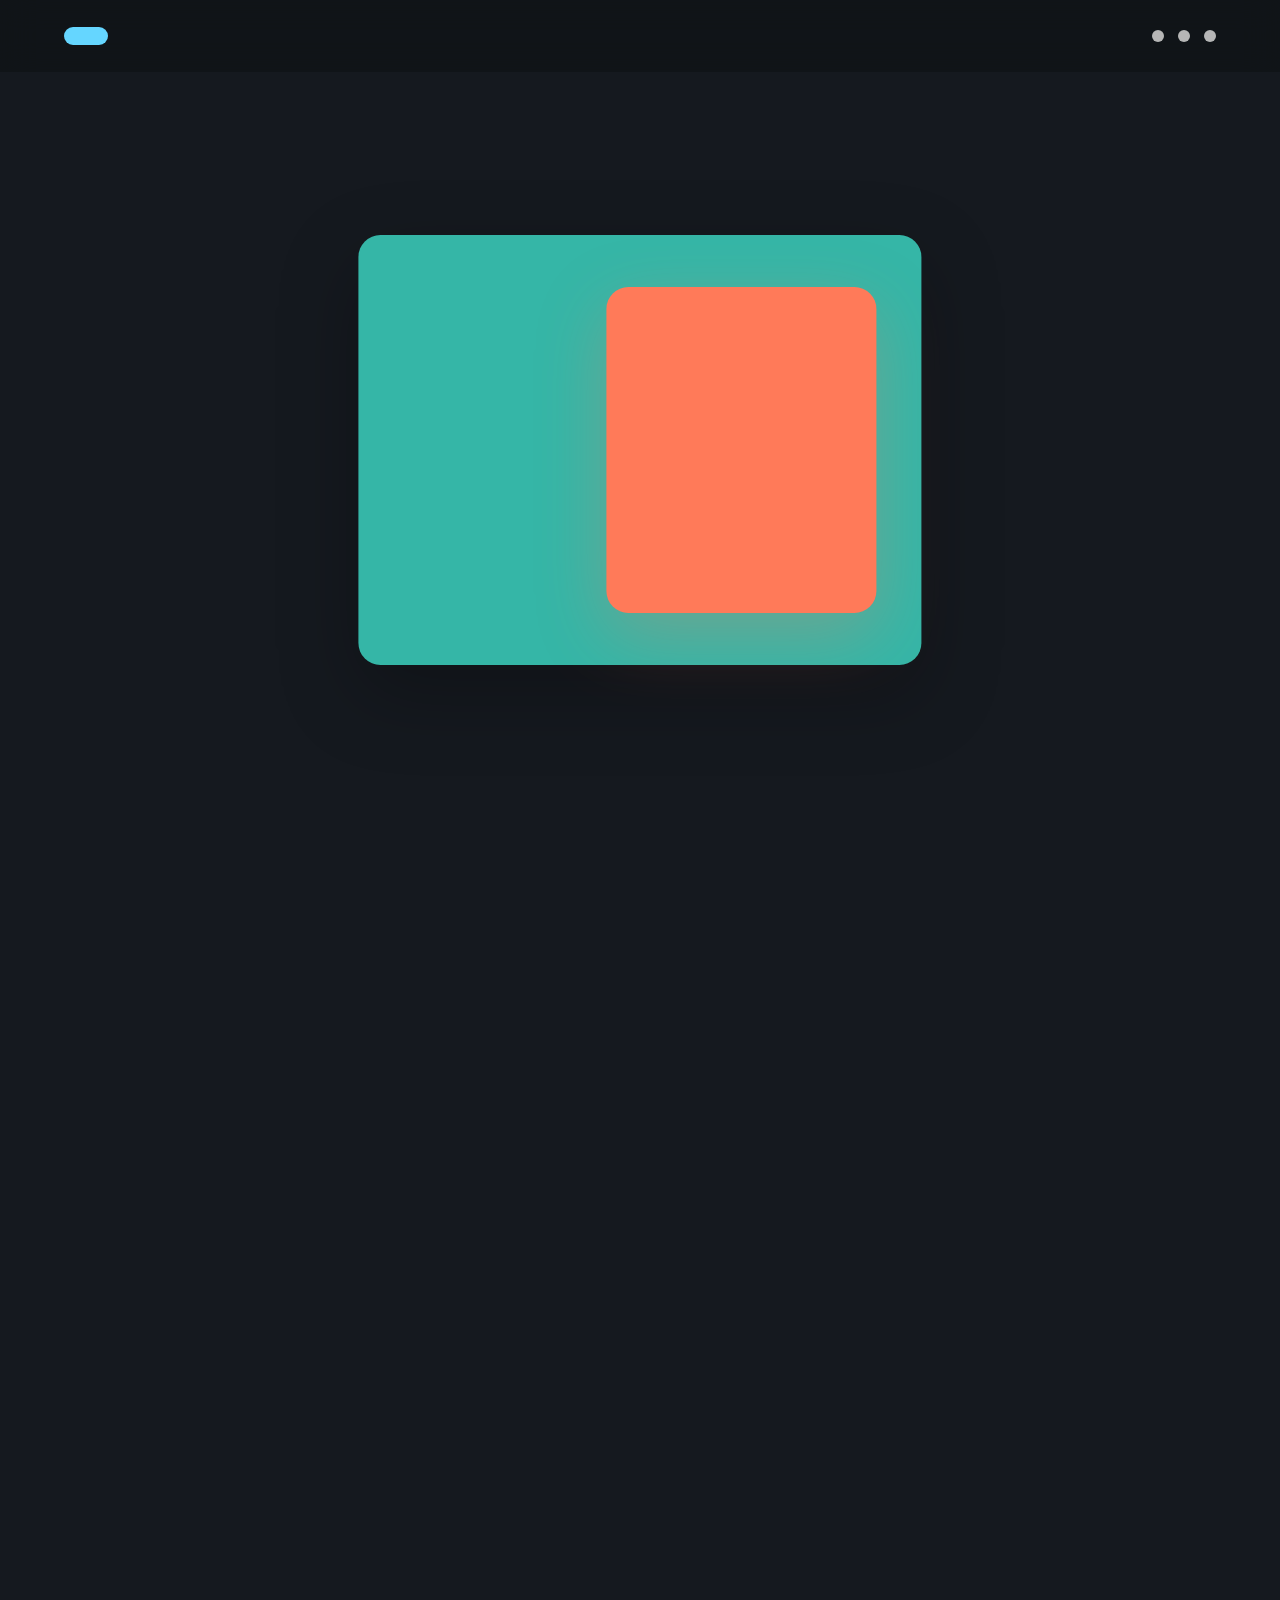
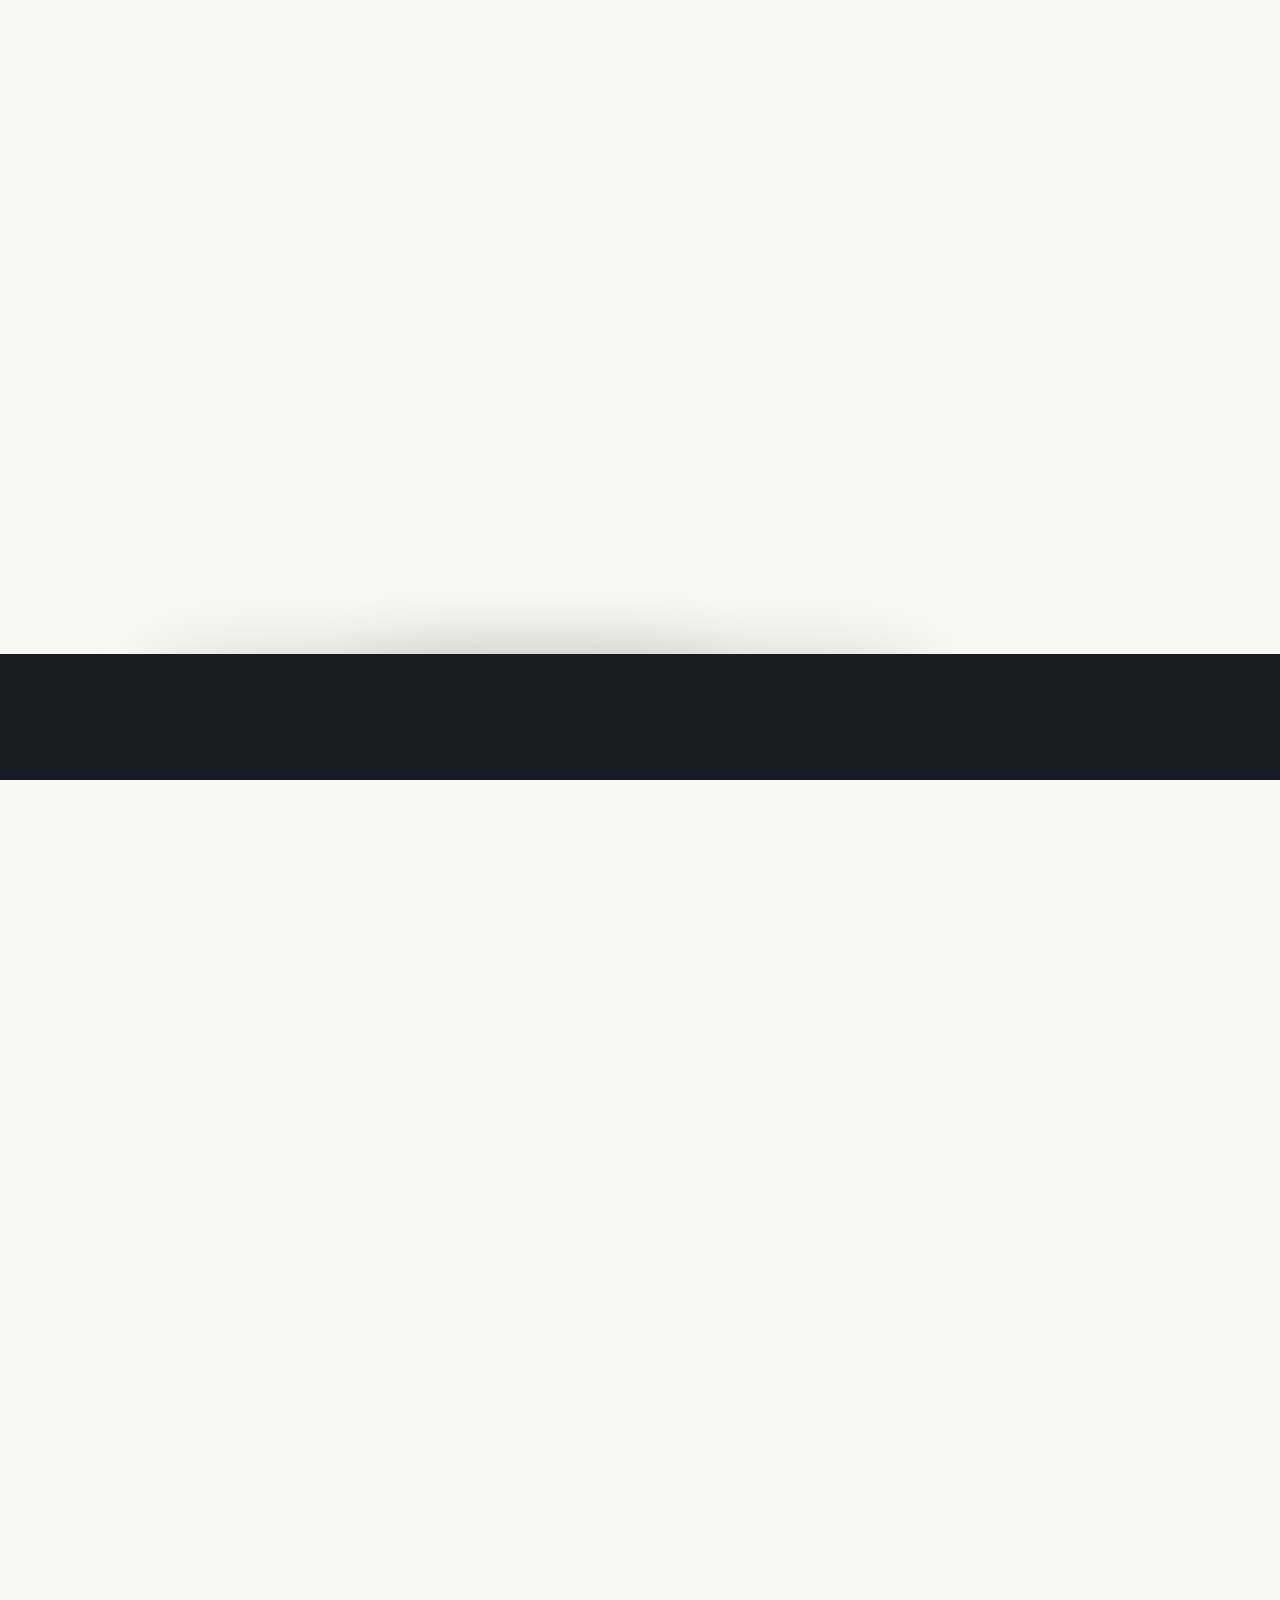
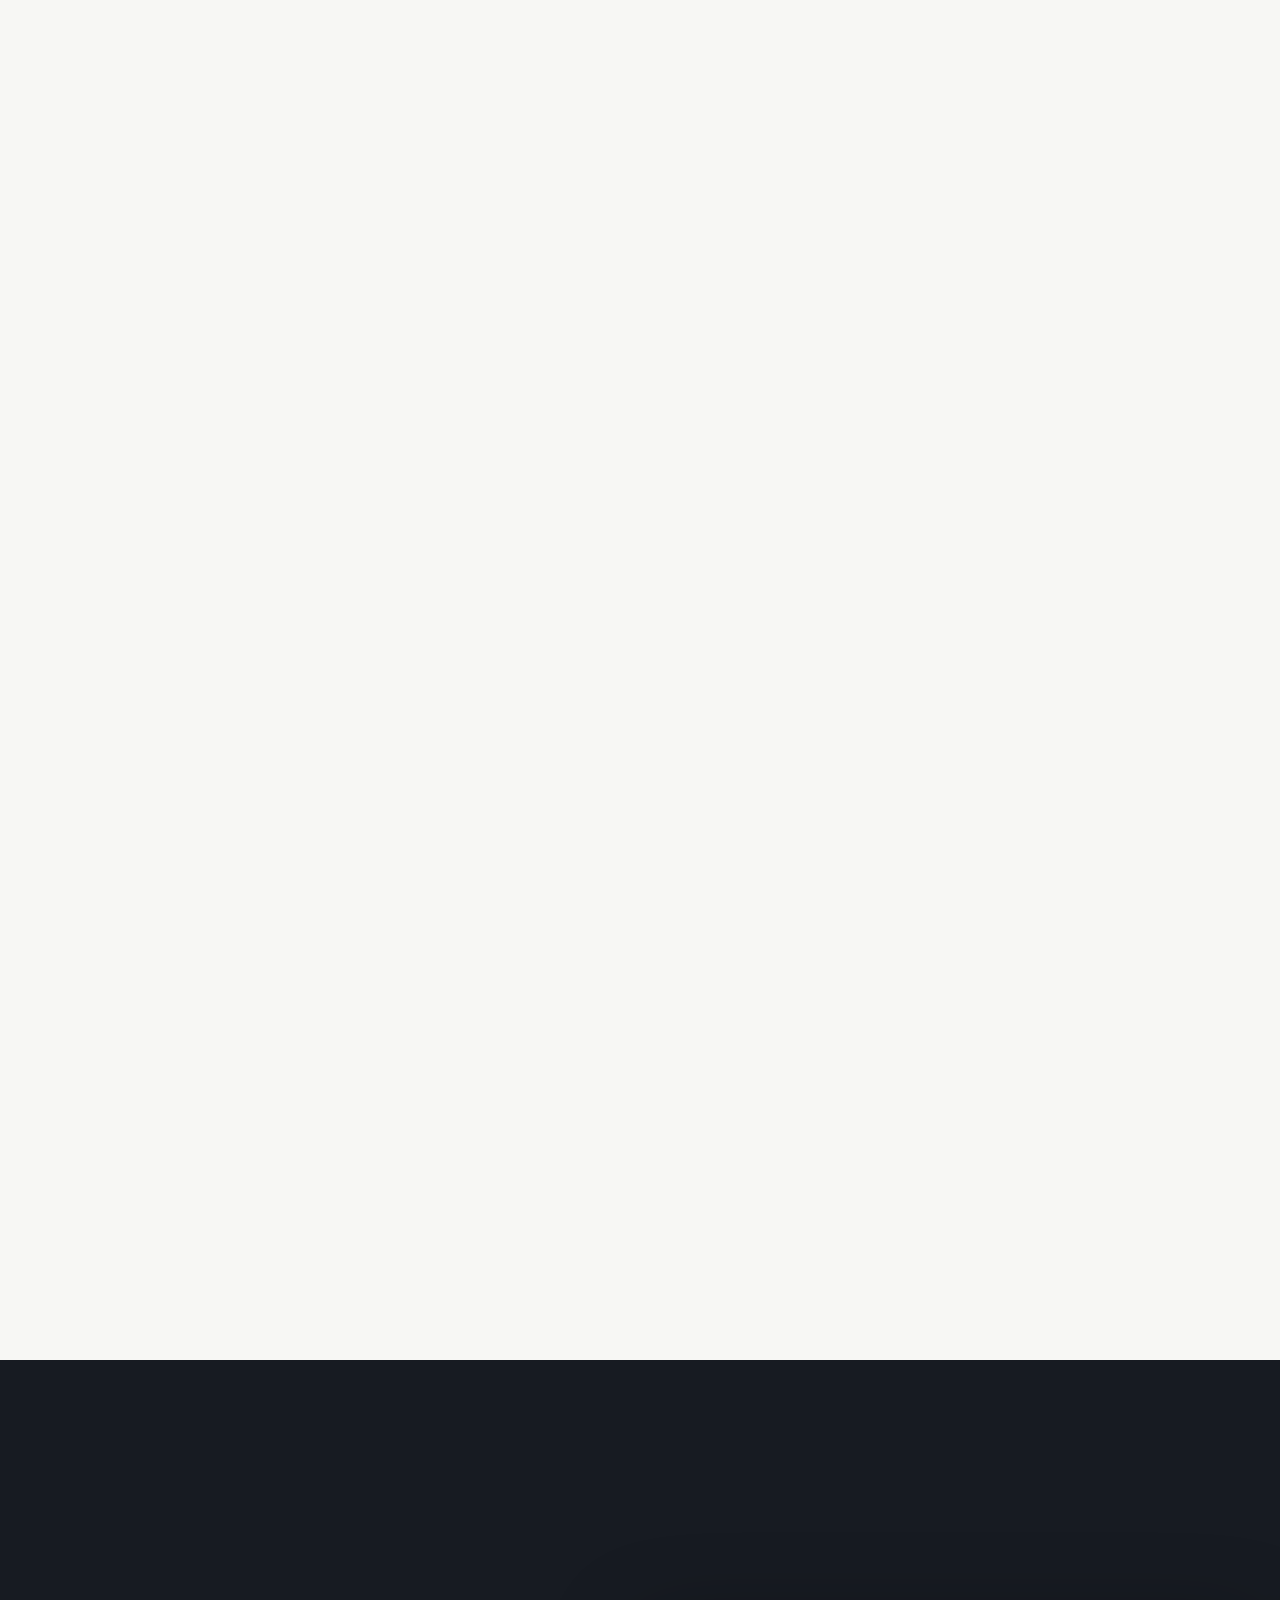
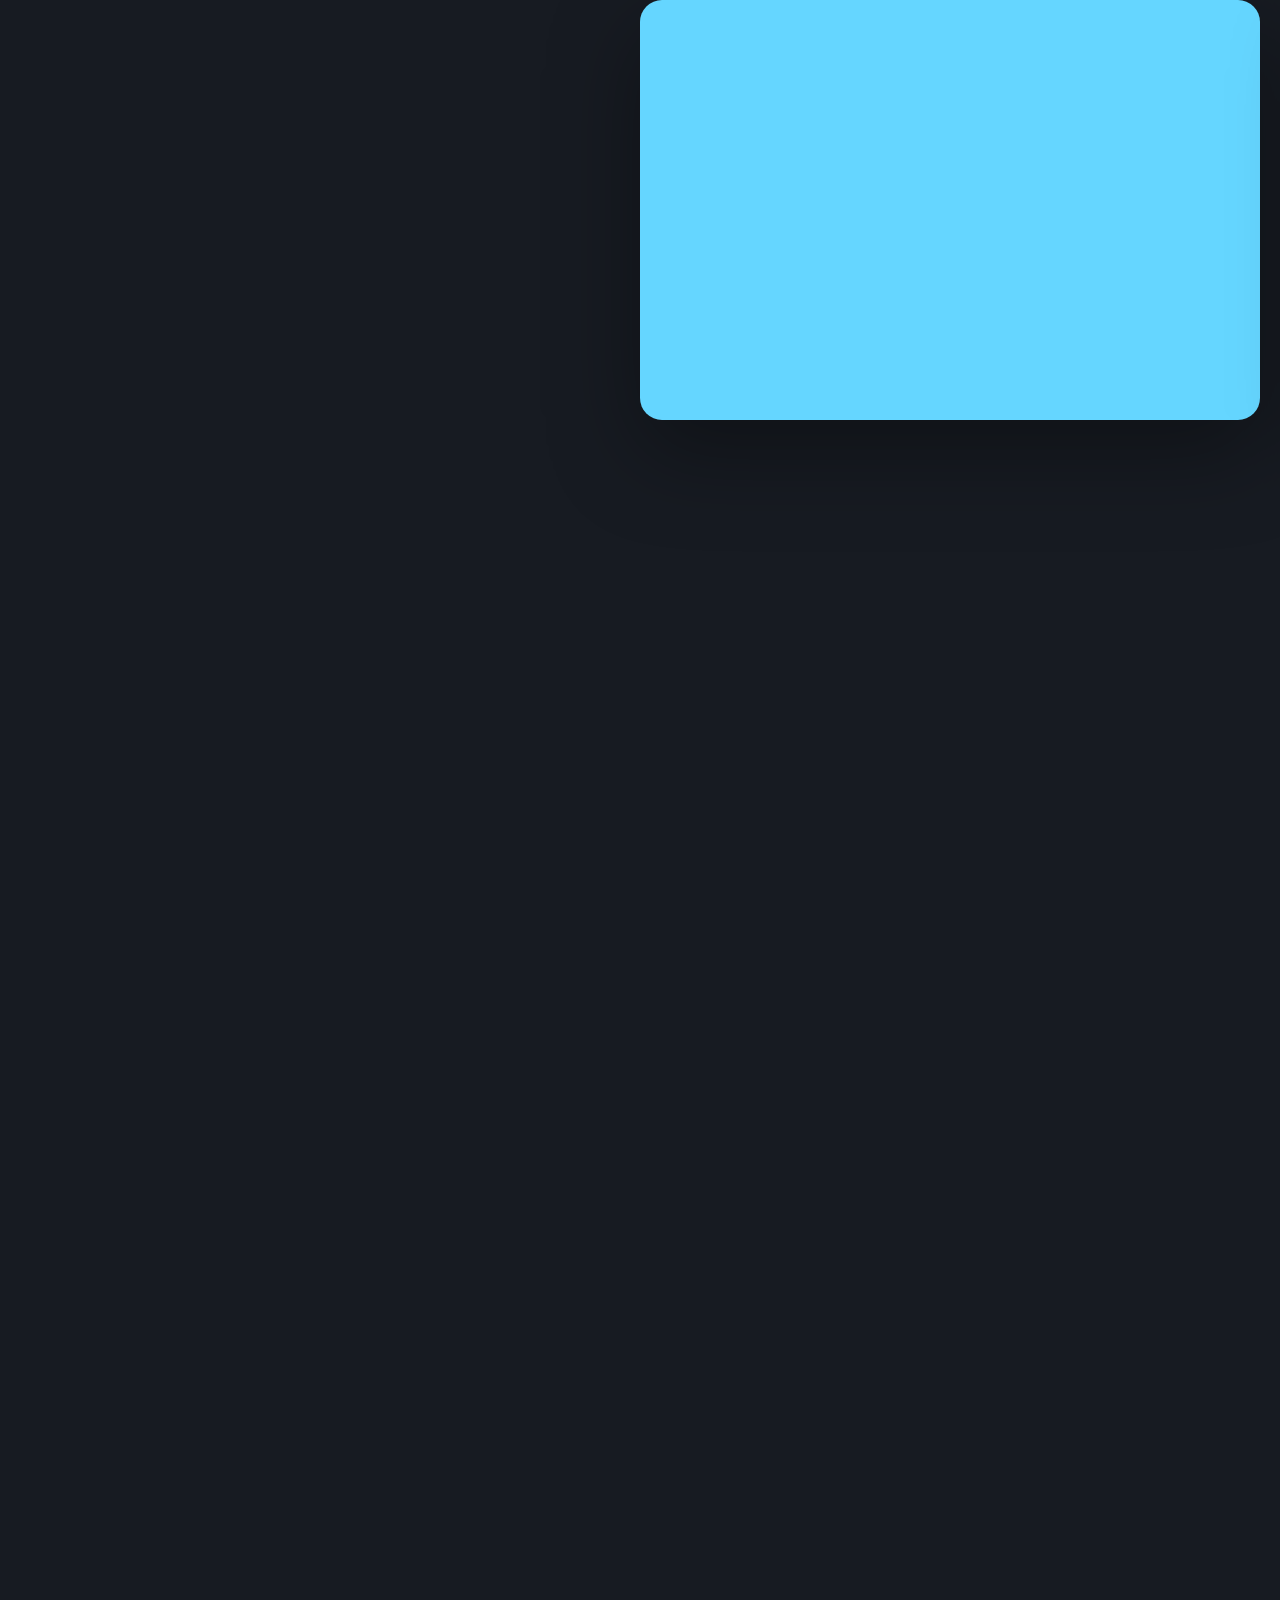
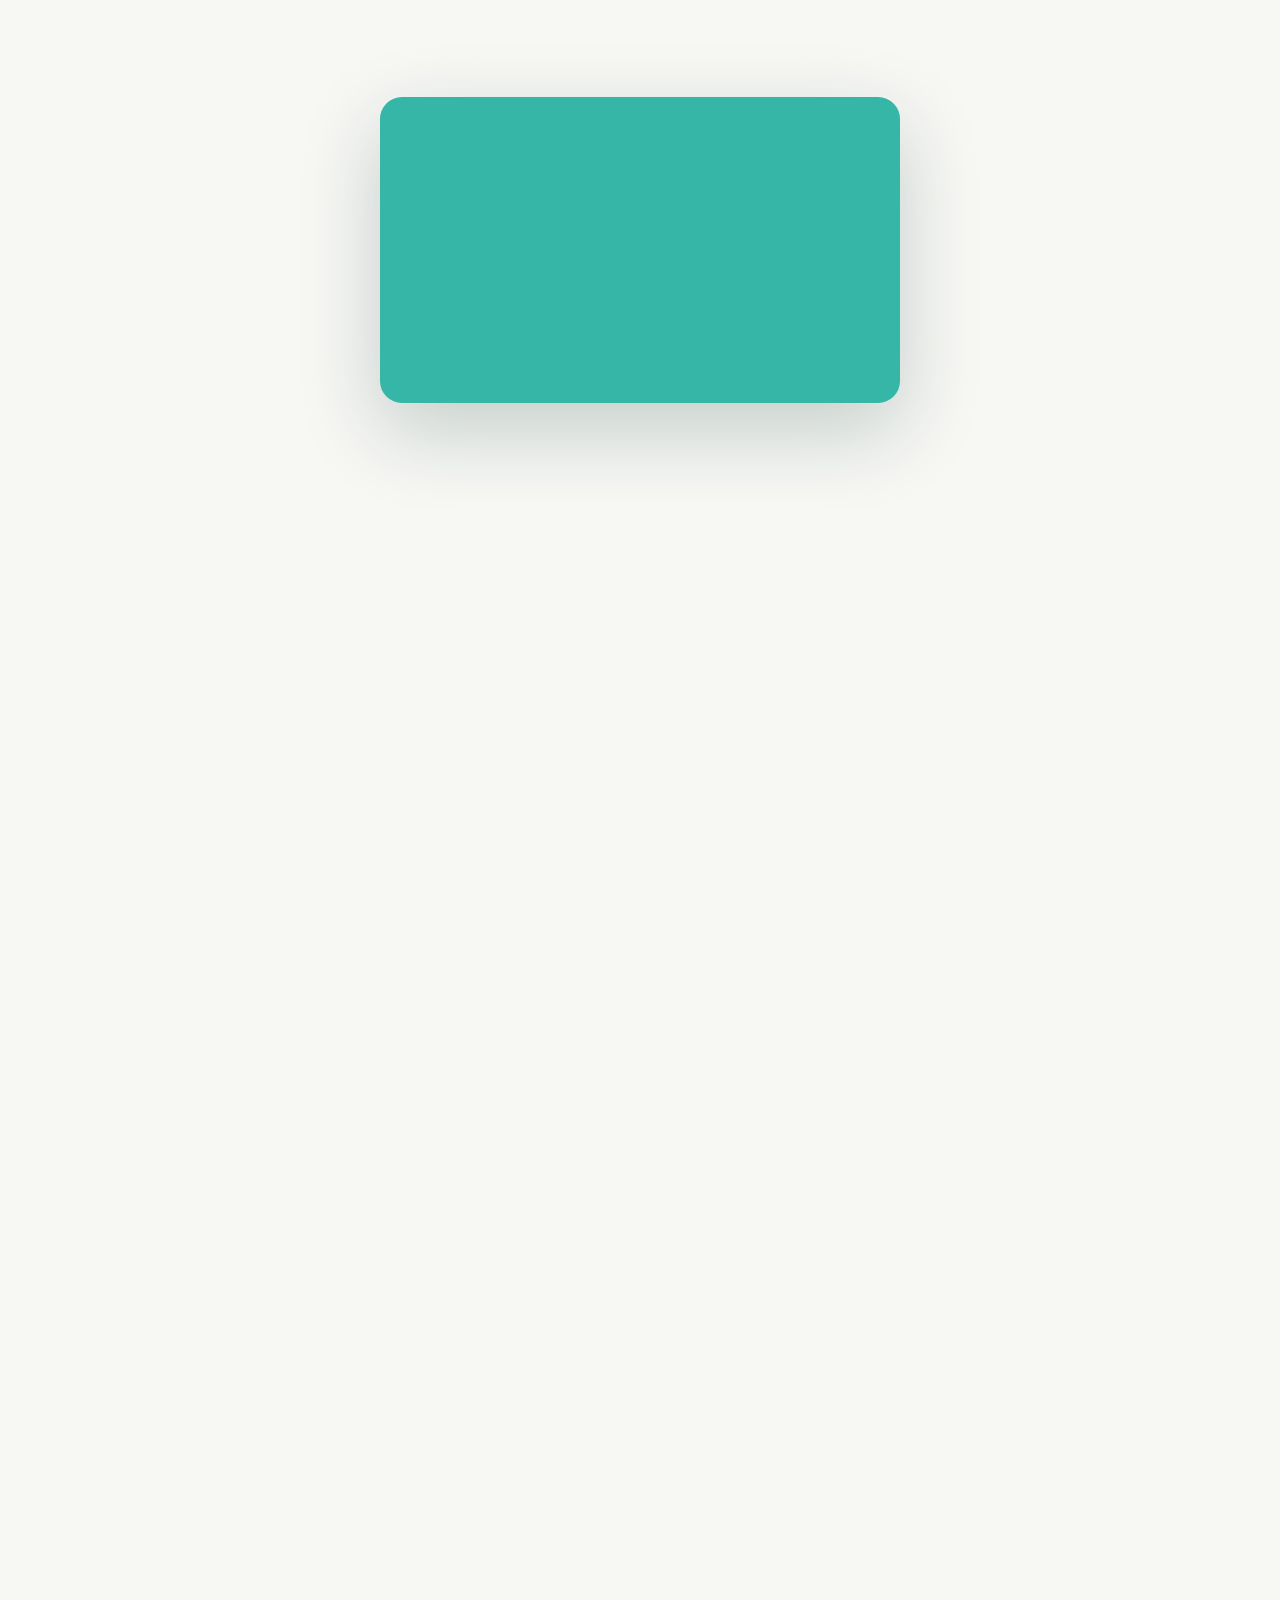
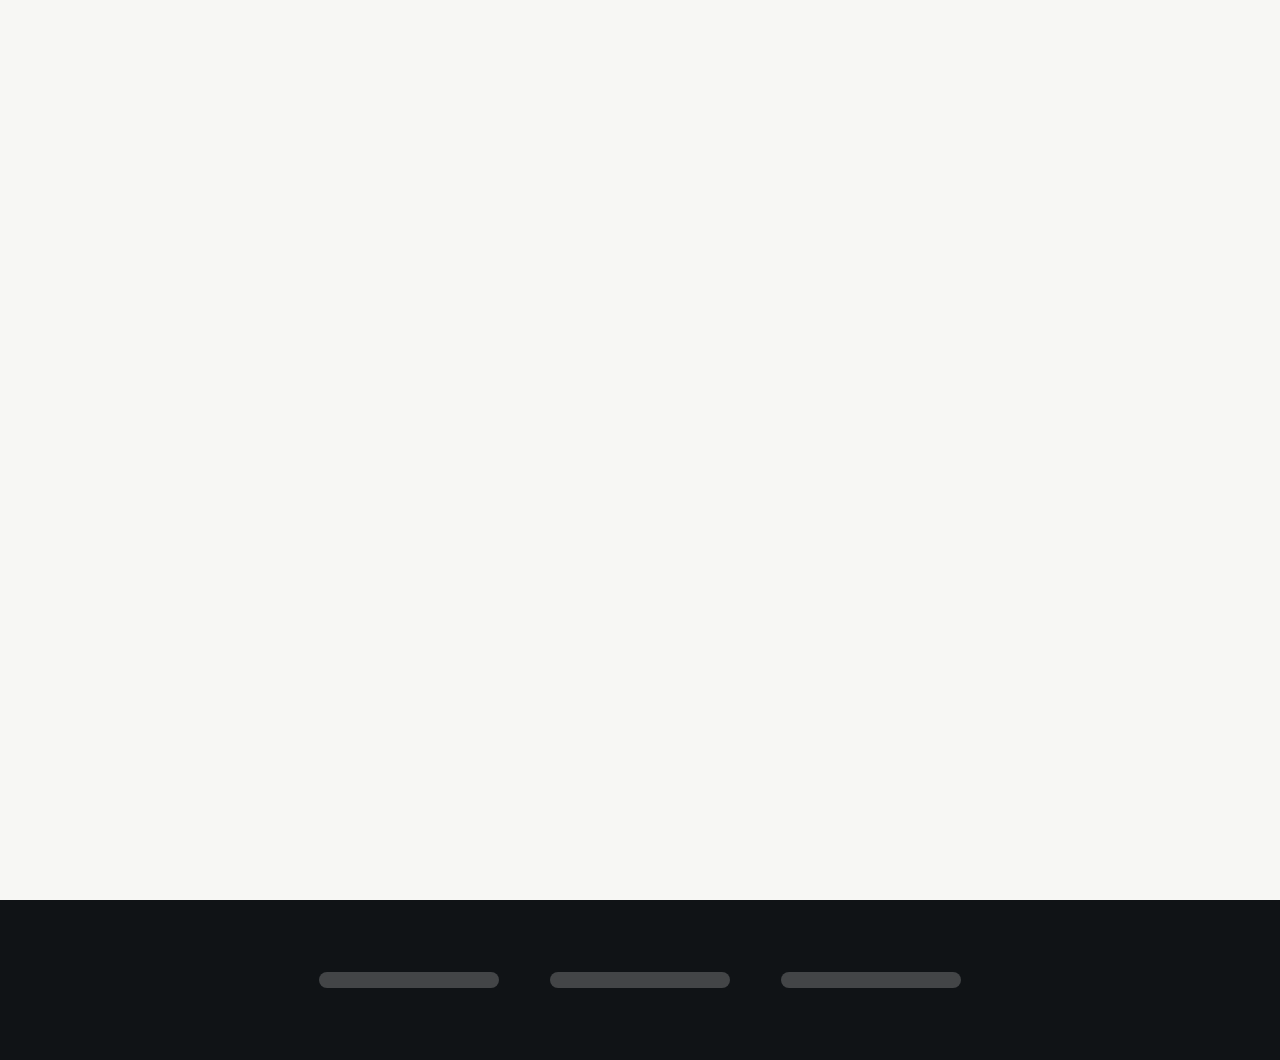
==== commit 73f3a631: "✨ feat: 替换BINGO" ====
--- a/index.html
+++ b/index.html
@@ -1 +1 @@
-<!DOCTYPE html><html><head><meta charset="utf-8"><meta name="viewport" content="width=device-width, initial-scale=1"><title>蜜糖网络 Honey Network</title><style>.container[data-v-6fbba3ef]{margin:0 auto;width:min(1180px,calc(100% - 48px))}.section-anchor[data-v-6fbba3ef]{scroll-margin-top:96px}.reveal-section[data-v-6fbba3ef]{opacity:0;transform:translateY(44px);transition:opacity .72s ease,transform .72s ease;will-change:opacity,transform}.reveal-section.is-visible[data-v-6fbba3ef]{opacity:1;transform:translateY(0)}@media(prefers-reduced-motion:reduce){.reveal-section[data-v-6fbba3ef]{opacity:1;transform:none;transition:none}}.site-header[data-v-6fbba3ef]{-webkit-backdrop-filter:blur(18px);backdrop-filter:blur(18px);background:#ffffffdb;border-bottom:1px solid rgba(237,240,245,.9);position:sticky;top:0;z-index:20}.nav-wrap[data-v-6fbba3ef]{gap:32px;height:76px;justify-content:space-between}.brand[data-v-6fbba3ef],.nav-wrap[data-v-6fbba3ef]{align-items:center;display:flex}.brand[data-v-6fbba3ef]{gap:12px;min-width:180px}.brand-mark[data-v-6fbba3ef]{background:linear-gradient(135deg,#ffc64a,var(--honey-dark));border-radius:14px;box-shadow:0 10px 24px #f5a40047;height:42px;position:relative;width:42px}.brand-mark[data-v-6fbba3ef]:after{background:#fff;clip-path:polygon(38% 0,100% 35%,88% 100%,18% 100%,0 44%);content:"";inset:11px 10px 10px 13px;opacity:.96;position:absolute}.brand-title[data-v-6fbba3ef]{display:block;font-size:21px;font-weight:800;letter-spacing:-.5px;line-height:1.05}.brand-en[data-v-6fbba3ef]{color:#2f3542;display:block;font-size:12px;line-height:1;margin-top:2px}.nav[data-v-6fbba3ef]{align-items:center;color:#2f3542;display:flex;font-size:15px;font-weight:600;gap:38px}.nav a[data-v-6fbba3ef]{padding:24px 0;position:relative}.nav a.active[data-v-6fbba3ef],.nav a[data-v-6fbba3ef]:hover{color:var(--honey-dark)}.nav a.active[data-v-6fbba3ef]:after,.nav a[data-v-6fbba3ef]:hover:after{background:var(--honey);border-radius:99px;bottom:17px;content:"";height:3px;left:50%;position:absolute;transform:translate(-50%);width:22px}.btn[data-v-6fbba3ef]{align-items:center;border:1px solid transparent;border-radius:999px;cursor:pointer;display:inline-flex;font-size:15px;font-weight:700;gap:10px;height:46px;justify-content:center;padding:0 26px;transition:.25s ease;white-space:nowrap}.btn-primary[data-v-6fbba3ef]{background:linear-gradient(135deg,#ffc247,var(--honey));box-shadow:0 12px 26px #f5a40047;color:#fff}.btn-primary[data-v-6fbba3ef]:hover{box-shadow:0 16px 34px #f5a40057;transform:translateY(-2px)}.btn-ghost[data-v-6fbba3ef]{background:#ffffffb8;border-color:#f5a4006b;color:var(--honey-dark)}.hero[data-v-6fbba3ef]{background:radial-gradient(circle at 82% 30%,rgba(245,164,0,.13),transparent 34%),linear-gradient(180deg,#fff,#fff 66%,#fbfcfe);min-height:650px;overflow:hidden;padding:88px 0 78px;position:relative}.hero-inner[data-v-6fbba3ef]{align-items:center;display:grid;gap:56px;grid-template-columns:1fr .9fr;position:relative}.eyebrow[data-v-6fbba3ef]{align-items:center;color:var(--honey-dark);display:inline-flex;font-size:13px;font-weight:800;gap:8px;letter-spacing:2px;margin-bottom:18px}.eyebrow[data-v-6fbba3ef]:before{background:var(--honey);border-radius:99px;content:"";height:2px;width:28px}.hero h1[data-v-6fbba3ef]{font-size:clamp(42px,5vw,66px);letter-spacing:-2.5px;line-height:1.1;margin-bottom:22px}.hero .slogan[data-v-6fbba3ef]{color:#333946;font-size:24px;font-weight:600;margin-bottom:18px}.hero p[data-v-6fbba3ef]{color:var(--text);font-size:16px;margin-bottom:34px;max-width:540px}.hero-actions[data-v-6fbba3ef]{align-items:center;display:flex;flex-wrap:wrap;gap:16px}.hero-visual[data-v-6fbba3ef]{min-height:460px;position:relative}.visual-orbit[data-v-6fbba3ef]{border-color:rgba(245,164,0,.34) transparent;border-radius:50%;border-style:solid;border-width:4px;filter:drop-shadow(0 18px 24px rgba(245,164,0,.1));inset:52px 12px 20px;position:absolute;transform:rotate(-12deg)}.media-card[data-v-6fbba3ef]{-webkit-backdrop-filter:blur(14px);backdrop-filter:blur(14px);background:#ffffffb8;border:1px solid hsla(0,0%,100%,.85);border-radius:30px;box-shadow:0 28px 80px #2a2f3b1f;height:330px;padding:28px;position:absolute;right:62px;top:26px;width:455px}.video-box[data-v-6fbba3ef]{background:linear-gradient(145deg,#fff8e7,#f4f5f7 48%,#f9b63d);border:1px solid rgba(245,164,0,.24);border-radius:20px;display:grid;height:165px;overflow:hidden;place-items:center;position:relative}.video-box[data-v-6fbba3ef]:before{background:linear-gradient(120deg,transparent,hsla(0,0%,100%,.72),transparent);content:"";inset:-50% -20%;position:absolute;transform:rotate(14deg)}.play[data-v-6fbba3ef]{background:#fff;border-radius:50%;box-shadow:0 12px 28px #f5a4003d;height:68px;position:relative;width:68px;z-index:1}.play[data-v-6fbba3ef]:after{border-bottom:13px solid transparent;border-left:20px solid var(--honey);border-top:13px solid transparent;content:"";left:28px;position:absolute;top:21px}.progress[data-v-6fbba3ef]{align-items:center;color:var(--honey-dark);display:flex;font-size:12px;font-weight:800;gap:12px;margin:18px 0 20px}.progress-line[data-v-6fbba3ef]{background:#eef1f6;border-radius:99px;flex:1;height:6px;overflow:hidden}.progress-line span[data-v-6fbba3ef]{background:var(--honey);border-radius:inherit;display:block;height:100%;width:62%}.mini-grid[data-v-6fbba3ef]{display:grid;gap:14px;grid-template-columns:1fr 1fr}.mini-panel[data-v-6fbba3ef]{background:#fff;border:1px solid var(--line);border-radius:16px;min-height:62px;padding:12px}.bar-row[data-v-6fbba3ef]{align-items:end;display:flex;gap:6px;height:38px}.bar-row i[data-v-6fbba3ef]{background:linear-gradient(180deg,#ffd76c,var(--honey));border-radius:6px 6px 0 0;display:block;width:12px}.bar-row i[data-v-6fbba3ef]:first-child{height:38%}.bar-row i[data-v-6fbba3ef]:nth-child(2){height:55%}.bar-row i[data-v-6fbba3ef]:nth-child(3){height:76%}.bar-row i[data-v-6fbba3ef]:nth-child(4){height:48%}.bar-row i[data-v-6fbba3ef]:nth-child(5){height:90%}.float-card[data-v-6fbba3ef]{background:#ffffffe6;border:1px solid rgba(237,240,245,.9);border-radius:22px;box-shadow:0 18px 44px #2127341a;display:grid;place-items:center;position:absolute}.float-card.game[data-v-6fbba3ef]{bottom:90px;font-size:48px;height:104px;right:0;width:122px}.float-card.book[data-v-6fbba3ef]{bottom:68px;color:var(--honey);font-size:46px;height:96px;left:28px;width:118px}.float-card.clapper[data-v-6fbba3ef]{color:var(--honey);font-size:42px;height:95px;left:84px;top:68px;width:110px}.section[data-v-6fbba3ef]{padding:70px 0;position:relative}.section.soft[data-v-6fbba3ef]{background:linear-gradient(180deg,#fbfcfe,#fff)}.section-title[data-v-6fbba3ef]{margin-bottom:38px;text-align:center}.section-title h2[data-v-6fbba3ef]{align-items:center;display:inline-flex;font-size:32px;gap:16px;letter-spacing:-.8px;line-height:1.2}.section-title h2[data-v-6fbba3ef]:after,.section-title h2[data-v-6fbba3ef]:before{background:linear-gradient(90deg,transparent,var(--honey));content:"";height:1px;width:76px}.section-title h2[data-v-6fbba3ef]:after{background:linear-gradient(90deg,var(--honey),transparent)}.section-title span[data-v-6fbba3ef]{color:var(--muted);display:block;font-size:14px;letter-spacing:1px;margin-top:8px;text-transform:uppercase}.business-grid[data-v-6fbba3ef]{display:grid;gap:26px;grid-template-columns:repeat(3,1fr)}.service-card[data-v-6fbba3ef]{align-items:center;background:#fff;border:1px solid var(--line);border-radius:var(--radius);box-shadow:var(--shadow);display:grid;gap:18px;grid-template-columns:86px 1fr 42px;min-height:168px;overflow:hidden;padding:28px;position:relative;transition:.25s ease}.service-card[data-v-6fbba3ef]:after{background:radial-gradient(circle,rgba(245,164,0,.13),transparent 70%);content:"";height:126px;position:absolute;right:-46px;top:-46px;transition:.25s ease;width:126px}.service-card[data-v-6fbba3ef]:hover{border-color:#f5a40052;box-shadow:0 22px 58px #f5a40024;transform:translateY(-6px)}.adv-icon[data-v-6fbba3ef],.cap-icon[data-v-6fbba3ef],.service-icon[data-v-6fbba3ef]{background:linear-gradient(135deg,#fff7e3,#fff);border:1px solid rgba(245,164,0,.2);box-shadow:var(--shadow-soft);color:var(--honey-dark);display:grid;place-items:center}.service-icon[data-v-6fbba3ef]{border-radius:22px;font-size:37px;height:76px;width:76px}.service-card h3[data-v-6fbba3ef]{font-size:21px;margin-bottom:8px}.service-card p[data-v-6fbba3ef]{color:var(--text);font-size:14px;line-height:1.8}.arrow-circle[data-v-6fbba3ef]{border:1px solid rgba(245,164,0,.4);border-radius:50%;color:var(--honey-dark);display:grid;font-size:20px;height:38px;place-items:center;width:38px;z-index:1}.adv-grid[data-v-6fbba3ef]{display:grid;gap:28px;grid-template-columns:repeat(4,1fr)}.adv-item[data-v-6fbba3ef]{padding:12px 8px}.adv-icon[data-v-6fbba3ef]{border-radius:50%;font-size:32px;height:72px;margin-bottom:18px;width:72px}.adv-item h3[data-v-6fbba3ef]{font-size:18px;margin-bottom:9px}.adv-item p[data-v-6fbba3ef]{color:var(--text);font-size:14px;line-height:1.85}.about-panel[data-v-6fbba3ef]{align-items:center;background:#fff;border:1px solid var(--line);border-radius:28px;box-shadow:var(--shadow);display:grid;gap:42px;grid-template-columns:.9fr 1.1fr;padding:34px}.about-copy h2[data-v-6fbba3ef]{font-size:32px;margin-bottom:10px}.title-line[data-v-6fbba3ef]{background:var(--honey);border-radius:99px;height:4px;margin-bottom:22px;width:44px}.about-copy p[data-v-6fbba3ef]{color:var(--text);font-size:16px;margin-bottom:14px}.about-copy .btn[data-v-6fbba3ef]{margin-top:18px}.office-card[data-v-6fbba3ef]{background-image:url(/yxc-resume2026-nuxt4/_nuxt/office.D-bSak74.webp);background-size:cover;border:1px solid rgba(245,164,0,.18);border-radius:24px;min-height:326px;overflow:hidden;position:relative}.office-card[data-v-6fbba3ef]:before{background:linear-gradient(90deg,hsla(0,0%,100%,.18) 1px,transparent 0),linear-gradient(0deg,hsla(0,0%,100%,.18) 1px,transparent 0);background-size:54px 54px;content:"";inset:0;opacity:.6;position:absolute}.office-window[data-v-6fbba3ef]{background:linear-gradient(180deg,#6f8baa40,#ffffff80),repeating-linear-gradient(90deg,hsla(0,0%,100%,.7) 0 2px,transparent 2px 60px);border:1px solid hsla(0,0%,100%,.7);border-radius:18px;height:62%;left:28px;position:absolute;top:28px;width:38%}.office-wall[data-v-6fbba3ef]{background:linear-gradient(135deg,#ffffffe0,#fff4daf0);border-radius:120px 0 0 120px;box-shadow:inset 12px 0 34px #f5a40014;height:100%;position:absolute;right:0;top:0;width:62%}.wall-brand[data-v-6fbba3ef]{align-items:center;display:flex;gap:12px;position:absolute;right:60px;top:112px;z-index:2}.wall-brand .brand-mark[data-v-6fbba3ef]{flex:0 0 auto;height:40px;width:40px}.plant[data-v-6fbba3ef]{background:#6d5a44;border-radius:10px;bottom:38px;height:76px;left:44%;position:absolute;width:14px;z-index:2}.plant[data-v-6fbba3ef]:after,.plant[data-v-6fbba3ef]:before{background:#3f8e57;border-radius:90px 90px 0;bottom:54px;content:"";height:40px;position:absolute;width:88px}.plant[data-v-6fbba3ef]:before{right:-8px;transform:rotate(-28deg)}.plant[data-v-6fbba3ef]:after{left:-74px;transform:rotate(35deg) scale(.86)}.sofa[data-v-6fbba3ef]{background:linear-gradient(135deg,#f2bf50,#fff0c3);border-radius:22px 22px 12px 12px;bottom:42px;box-shadow:0 16px 28px #4c35191f;height:62px;left:56px;position:absolute;width:148px;z-index:2}.capabilities[data-v-6fbba3ef]{background:#fff;border:1px solid var(--line);border-radius:22px;box-shadow:var(--shadow);display:grid;gap:0;grid-template-columns:repeat(5,1fr);margin-top:28px;padding:22px 26px}.cap-item[data-v-6fbba3ef]{align-items:center;border-right:1px solid var(--line);display:flex;gap:14px;padding:10px 18px}.cap-item[data-v-6fbba3ef]:last-child{border-right:0}.cap-icon[data-v-6fbba3ef]{border-radius:16px;flex:0 0 auto;font-size:24px;height:50px;width:50px}.cap-item h3[data-v-6fbba3ef]{font-size:16px;line-height:1.3;margin-bottom:2px}.cap-item p[data-v-6fbba3ef]{color:var(--muted);font-size:12px;line-height:1.55}.partner-grid[data-v-6fbba3ef]{display:grid;gap:22px;grid-template-columns:repeat(6,1fr)}.partner-card[data-v-6fbba3ef]{background:linear-gradient(135deg,#fff,#f7f8fa);border:1px solid var(--line);border-radius:16px;box-shadow:0 10px 28px #1c222d0d;display:grid;height:78px;place-items:center}.partner-logo[data-v-6fbba3ef]{border:3px solid #c7cbd3;border-radius:12px;height:38px;opacity:.9;position:relative;transform:rotate(45deg);width:38px}.partner-logo[data-v-6fbba3ef]:after{border:3px solid #aeb4bf;border-radius:8px;content:"";inset:8px;position:absolute}.partner-card:nth-child(2) .partner-logo[data-v-6fbba3ef]{border-radius:50%}.partner-card:nth-child(3) .partner-logo[data-v-6fbba3ef]{border-radius:0;clip-path:polygon(50% 0,100% 50%,50% 100%,0 50%)}.partner-card:nth-child(4) .partner-logo[data-v-6fbba3ef]{border-radius:8px;transform:none}.partner-card:nth-child(5) .partner-logo[data-v-6fbba3ef]{border-radius:18px 6px}.partner-card:nth-child(6) .partner-logo[data-v-6fbba3ef]{border-radius:0;clip-path:polygon(25% 0,75% 0,100% 50%,75% 100%,25% 100%,0 50%)}.footer[data-v-6fbba3ef]{background:radial-gradient(circle at 20% 0,rgba(245,164,0,.12),transparent 30%),linear-gradient(135deg,#171b22,#101319);color:#ffffffc7;padding:54px 0 24px}.footer-grid[data-v-6fbba3ef]{align-items:start;display:grid;gap:36px;grid-template-columns:1.45fr .6fr .8fr 1.2fr .75fr}.footer .brand-title[data-v-6fbba3ef],.footer h3[data-v-6fbba3ef]{color:#fff}.footer .brand-en[data-v-6fbba3ef]{color:#ffffffb8}.footer a[data-v-6fbba3ef],.footer li[data-v-6fbba3ef],.footer p[data-v-6fbba3ef]{color:#ffffffa3;font-size:14px}.footer ul[data-v-6fbba3ef]{list-style:none;margin-top:12px}.footer li+li[data-v-6fbba3ef]{margin-top:7px}.footer-intro[data-v-6fbba3ef]{margin-top:18px;max-width:280px}.contact-line[data-v-6fbba3ef]{align-items:flex-start;display:flex;font-size:14px;gap:10px;margin-top:10px}.qr[data-v-6fbba3ef]{background:linear-gradient(90deg,#111 50%,transparent 0),linear-gradient(#111 50%,transparent 0);background-size:12px 12px;border:10px solid #fff;border-radius:10px;height:104px;margin-left:auto;opacity:.9;width:104px}.qr-text[data-v-6fbba3ef]{color:#ffffffa8;margin-top:10px}.copyright[data-v-6fbba3ef],.qr-text[data-v-6fbba3ef]{font-size:13px;text-align:center}.copyright[data-v-6fbba3ef]{border-top:1px solid hsla(0,0%,100%,.08);color:#ffffff6b;margin-top:42px;padding-top:22px}@media(max-width:1024px){.nav[data-v-6fbba3ef]{display:none}.about-panel[data-v-6fbba3ef],.hero-inner[data-v-6fbba3ef]{grid-template-columns:1fr}.hero-visual[data-v-6fbba3ef]{min-height:410px}.media-card[data-v-6fbba3ef]{left:50%;right:auto;transform:translate(-50%)}.adv-grid[data-v-6fbba3ef],.business-grid[data-v-6fbba3ef],.capabilities[data-v-6fbba3ef]{grid-template-columns:repeat(2,1fr)}.cap-item[data-v-6fbba3ef]{border-bottom:1px solid var(--line);border-right:0}.partner-grid[data-v-6fbba3ef]{grid-template-columns:repeat(3,1fr)}.footer-grid[data-v-6fbba3ef]{grid-template-columns:repeat(2,1fr)}}@media(max-width:640px){.container[data-v-6fbba3ef]{width:min(100% - 28px,1180px)}.site-header .btn[data-v-6fbba3ef]{display:none}.brand-title[data-v-6fbba3ef]{font-size:19px}.hero[data-v-6fbba3ef]{padding:54px 0}.hero h1[data-v-6fbba3ef]{font-size:40px;letter-spacing:-1.5px}.hero .slogan[data-v-6fbba3ef]{font-size:20px}.hero-visual[data-v-6fbba3ef]{display:none}.adv-grid[data-v-6fbba3ef],.business-grid[data-v-6fbba3ef],.capabilities[data-v-6fbba3ef],.footer-grid[data-v-6fbba3ef],.partner-grid[data-v-6fbba3ef]{grid-template-columns:1fr}.service-card[data-v-6fbba3ef]{grid-template-columns:70px 1fr}.arrow-circle[data-v-6fbba3ef]{display:none}.section-title h2[data-v-6fbba3ef]{font-size:28px}.section-title h2[data-v-6fbba3ef]:after,.section-title h2[data-v-6fbba3ef]:before{width:34px}.about-panel[data-v-6fbba3ef]{padding:24px}.office-card[data-v-6fbba3ef]{min-height:260px}.cap-item[data-v-6fbba3ef]{border-bottom:1px solid var(--line)}.cap-item[data-v-6fbba3ef]:last-child{border-bottom:0}.qr[data-v-6fbba3ef]{margin-left:0}}</style><link rel="stylesheet" href="/yxc-resume2026-nuxt4/_nuxt/entry.Brl2fv_O.css" crossorigin><link rel="preload" as="fetch" crossorigin="anonymous" href="/yxc-resume2026-nuxt4/_payload.json?8e743be9-e4cb-422b-b7de-b18b915f29f6"><link rel="modulepreload" as="script" crossorigin href="/yxc-resume2026-nuxt4/_nuxt/BGqA1jHQ.js"><link rel="modulepreload" as="script" crossorigin href="/yxc-resume2026-nuxt4/_nuxt/VIwGoNrP.js"><script type="module" src="/yxc-resume2026-nuxt4/_nuxt/BGqA1jHQ.js" crossorigin></script><link rel="prefetch" as="image" type="image/png" href="/yxc-resume2026-nuxt4/_nuxt/logo.Da6rl5dd.png"><link rel="prefetch" as="image" type="image/webp" href="/yxc-resume2026-nuxt4/_nuxt/office.D-bSak74.webp"><script id="unhead:payload" type="application/json">{"title":"蜜糖网络 Honey Network"}</script></head><body><div id="__nuxt"><div><div class="page" id="home" data-v-6fbba3ef><header class="site-header" data-v-6fbba3ef><div class="container nav-wrap" data-v-6fbba3ef><a href="#home" class="brand" aria-label="蜜糖网络 Honey Network" data-v-6fbba3ef><img src="/yxc-resume2026-nuxt4/_nuxt/logo.Da6rl5dd.png" alt="" class="brand-mark" aria-hidden="true" data-v-6fbba3ef><span data-v-6fbba3ef><strong class="brand-title" data-v-6fbba3ef>蜜糖网络</strong><span class="brand-en" data-v-6fbba3ef>Honey Network</span></span></a><nav class="nav" aria-label="主导航" data-v-6fbba3ef><!--[--><a href="#home" class="active" data-v-6fbba3ef>首页</a><a href="#business" class="" data-v-6fbba3ef>业务版图</a><a href="#advantages" class="" data-v-6fbba3ef>核心优势</a><a href="#partners" class="" data-v-6fbba3ef>合作伙伴</a><a href="#about" class="" data-v-6fbba3ef>关于我们</a><a href="#contact" class="" data-v-6fbba3ef>联系我们</a><!--]--></nav><a href="#contact" class="btn btn-primary" data-v-6fbba3ef>立即咨询</a></div></header><main data-v-6fbba3ef><section class="hero section-anchor reveal-section" data-v-6fbba3ef><div class="container hero-inner" data-v-6fbba3ef><div class="hero-copy" data-v-6fbba3ef><h1 data-v-6fbba3ef>蜜糖出品，必属精品</h1><div class="slogan" data-v-6fbba3ef>用情怀成就作品，用拼搏创造未来</div><p data-v-6fbba3ef> 蜜糖网络是一家专注于精品竖屏短剧、小说内容孵化与游戏项目开发的创新型文娱公司， 具备从内容创意、投资制作到投流发行的全流程能力，以精品内容连接用户与市场。 </p><div class="hero-actions" data-v-6fbba3ef><a href="#about" class="btn btn-primary" data-v-6fbba3ef>了解我们 <span data-v-6fbba3ef>→</span></a><a href="#business" class="btn btn-ghost" data-v-6fbba3ef>查看业务 <span data-v-6fbba3ef>→</span></a></div></div><div class="hero-visual" aria-hidden="true" data-v-6fbba3ef><div class="float-card clapper" data-v-6fbba3ef></div><div class="float-card book" data-v-6fbba3ef></div><div class="float-card game" data-v-6fbba3ef></div><div class="media-card" data-v-6fbba3ef></div></div></div></section><section id="business" class="section soft section-anchor reveal-section" data-v-6fbba3ef><div class="container" data-v-6fbba3ef><div class="section-title" data-v-6fbba3ef><h2 data-v-6fbba3ef>业务版图</h2><span data-v-6fbba3ef>Business Scope</span></div><div class="business-grid" data-v-6fbba3ef><!--[--><article class="service-card" data-v-6fbba3ef><div class="service-icon" data-v-6fbba3ef></div><div data-v-6fbba3ef><h3 data-v-6fbba3ef>精品竖屏短剧</h3><p data-v-6fbba3ef>聚焦精品内容，覆盖投资出品、内容孵化、拍摄制作与投流发行。</p></div></article><article class="service-card" data-v-6fbba3ef><div class="service-icon" data-v-6fbba3ef></div><div data-v-6fbba3ef><h3 data-v-6fbba3ef>小说内容业务</h3><p data-v-6fbba3ef>围绕小说内容创作、孵化与分发，构建优质内容生态。</p></div></article><article class="service-card" data-v-6fbba3ef><div class="service-icon" data-v-6fbba3ef></div><div data-v-6fbba3ef><h3 data-v-6fbba3ef>游戏项目开发</h3><p data-v-6fbba3ef>支持游戏项目开发制作、上线发行，以及海内外投流增长。</p></div></article><!--]--></div></div></section><section id="advantages" class="section section-anchor reveal-section" data-v-6fbba3ef><div class="container" data-v-6fbba3ef><div class="section-title" data-v-6fbba3ef><h2 data-v-6fbba3ef>核心优势</h2><span data-v-6fbba3ef>Core Advantages</span></div><div class="adv-grid" data-v-6fbba3ef><!--[--><article class="adv-item" data-v-6fbba3ef><div class="adv-icon" data-v-6fbba3ef></div><h3 data-v-6fbba3ef>全流程自主把控</h3><p data-v-6fbba3ef>从创意策划、内容制作、发行运营到数据复盘，形成稳定可控的全链路能力。</p></article><article class="adv-item" data-v-6fbba3ef><div class="adv-icon" data-v-6fbba3ef></div><h3 data-v-6fbba3ef>部门高效协同</h3><p data-v-6fbba3ef>各部门分工明确、紧密配合，快速响应项目需求，提升执行效率与产出质量。</p></article><article class="adv-item" data-v-6fbba3ef><div class="adv-icon" data-v-6fbba3ef></div><h3 data-v-6fbba3ef>良性闭环运营</h3><p data-v-6fbba3ef>以数据驱动内容迭代，形成“创意—制作—发行—反馈—优化”的正向循环。</p></article><article class="adv-item" data-v-6fbba3ef><div class="adv-icon" data-v-6fbba3ef></div><h3 data-v-6fbba3ef>打造行业标杆</h3><p data-v-6fbba3ef>坚持精品化路线与持续创新，输出有口碑、有价值、有生命力的内容作品。</p></article><!--]--></div></div></section><section id="about" class="section soft section-anchor reveal-section" data-v-6fbba3ef><div class="container" data-v-6fbba3ef><div class="about-panel" data-v-6fbba3ef><div class="about-copy" data-v-6fbba3ef><h2 data-v-6fbba3ef>关于蜜糖</h2><div class="title-line" data-v-6fbba3ef></div><p data-v-6fbba3ef> 蜜糖网络专注于精品竖屏短剧的投资出品、内容孵化、拍摄制作及投流发行，并延展小说内容创作、游戏项目开发与海内外发行。 </p><p data-v-6fbba3ef> 我们以内容为核心，以协同为驱动，现已实现全流程自主把控的良性闭环，力求打造行业标杆，引领行业风向。 </p><p data-v-6fbba3ef> 未来，蜜糖网络将持续成为优质公司与优秀人才的长期战略合作伙伴，共同创造更具影响力的精品作品。 </p><a href="#contact" class="btn btn-primary" data-v-6fbba3ef>了解更多 <span data-v-6fbba3ef>→</span></a></div><div class="office-card" data-v-6fbba3ef></div></div><div class="capabilities" data-v-6fbba3ef><!--[--><div class="cap-item" data-v-6fbba3ef><div class="cap-icon" data-v-6fbba3ef></div><div data-v-6fbba3ef><h3 data-v-6fbba3ef>精品内容产出</h3><p data-v-6fbba3ef>持续打磨内容品质</p></div></div><div class="cap-item" data-v-6fbba3ef><div class="cap-icon" data-v-6fbba3ef></div><div data-v-6fbba3ef><h3 data-v-6fbba3ef>多赛道布局</h3><p data-v-6fbba3ef>短剧、小说、游戏并行</p></div></div><div class="cap-item" data-v-6fbba3ef><div class="cap-icon" data-v-6fbba3ef></div><div data-v-6fbba3ef><h3 data-v-6fbba3ef>全球化发行能力</h3><p data-v-6fbba3ef>拓展海内外市场</p></div></div><div class="cap-item" data-v-6fbba3ef><div class="cap-icon" data-v-6fbba3ef></div><div data-v-6fbba3ef><h3 data-v-6fbba3ef>技术与制作赋能</h3><p data-v-6fbba3ef>提升效率与品质</p></div></div><div class="cap-item" data-v-6fbba3ef><div class="cap-icon" data-v-6fbba3ef></div><div data-v-6fbba3ef><h3 data-v-6fbba3ef>长期战略合作</h3><p data-v-6fbba3ef>共建内容生态价值</p></div></div><!--]--></div></div></section><section id="partners" class="section section-anchor reveal-section" data-v-6fbba3ef><div class="container" data-v-6fbba3ef><div class="section-title" data-v-6fbba3ef><h2 data-v-6fbba3ef>合作共赢</h2><span data-v-6fbba3ef>Cooperation</span></div><div class="partner-grid" aria-label="合作伙伴占位展示" data-v-6fbba3ef><!--[--><div class="partner-card" data-v-6fbba3ef></div><div class="partner-card" data-v-6fbba3ef></div><div class="partner-card" data-v-6fbba3ef></div><div class="partner-card" data-v-6fbba3ef></div><div class="partner-card" data-v-6fbba3ef></div><div class="partner-card" data-v-6fbba3ef></div><!--]--></div></div></section></main><footer id="contact" class="footer section-anchor" data-v-6fbba3ef><div class="container" data-v-6fbba3ef><div class="footer-grid" data-v-6fbba3ef><div data-v-6fbba3ef><a href="#home" class="brand" data-v-6fbba3ef><img src="/yxc-resume2026-nuxt4/_nuxt/logo.Da6rl5dd.png" alt="" class="brand-mark" aria-hidden="true" data-v-6fbba3ef><span data-v-6fbba3ef><strong class="brand-title" data-v-6fbba3ef>蜜糖网络</strong><span class="brand-en" data-v-6fbba3ef>Honey Network</span></span></a><p class="footer-intro" data-v-6fbba3ef> 用情怀成就作品，用拼搏创造未来。专注精品内容与优质产品，创造情感共鸣与商业价值。 </p></div><div data-v-6fbba3ef><h3 data-v-6fbba3ef>导航</h3><ul data-v-6fbba3ef><!--[--><li data-v-6fbba3ef><a href="#home" data-v-6fbba3ef>首页</a></li><li data-v-6fbba3ef><a href="#business" data-v-6fbba3ef>业务版图</a></li><li data-v-6fbba3ef><a href="#advantages" data-v-6fbba3ef>核心优势</a></li><li data-v-6fbba3ef><a href="#partners" data-v-6fbba3ef>合作伙伴</a></li><li data-v-6fbba3ef><a href="#about" data-v-6fbba3ef>关于我们</a></li><li data-v-6fbba3ef><a href="#contact" data-v-6fbba3ef>联系我们</a></li><!--]--></ul></div><div data-v-6fbba3ef><h3 data-v-6fbba3ef>业务</h3><ul data-v-6fbba3ef><li data-v-6fbba3ef>精品竖屏短剧</li><li data-v-6fbba3ef>小说内容业务</li><li data-v-6fbba3ef>游戏项目开发</li><li data-v-6fbba3ef>投流发行服务</li></ul></div><div data-v-6fbba3ef><h3 data-v-6fbba3ef>联系我们</h3><div class="contact-line" data-v-6fbba3ef>☎ <span data-v-6fbba3ef>15800020091</span></div><div class="contact-line" data-v-6fbba3ef> ✉ <span data-v-6fbba3ef>contact@honeynetwork.com</span></div><div class="contact-line" data-v-6fbba3ef><span data-v-6fbba3ef>广州市天河区天河路490号4101-4103</span></div></div><div data-v-6fbba3ef><div class="qr-text" data-v-6fbba3ef>关注蜜糖网络<br data-v-6fbba3ef>了解更多内容与合作</div></div></div><div class="copyright" data-v-6fbba3ef> © 2026 广州蜜糖网络科技有限公司 版权所有　粤ICP备XXXXXXXX号-1 </div></div></footer></div></div></div><div id="teleports"></div><script>window.__NUXT__={};window.__NUXT__.config={public:{},app:{baseURL:"/yxc-resume2026-nuxt4/",buildId:"8e743be9-e4cb-422b-b7de-b18b915f29f6",buildAssetsDir:"/_nuxt/",cdnURL:""}}</script><script type="application/json" data-nuxt-data="nuxt-app" data-ssr="true" id="__NUXT_DATA__" data-src="/yxc-resume2026-nuxt4/_payload.json?8e743be9-e4cb-422b-b7de-b18b915f29f6">[{"state":1,"once":3,"_errors":4,"serverRendered":6,"path":7,"prerenderedAt":8},["Reactive",2],{},["Set"],["ShallowReactive",5],{},true,"\u002F",1778094582545]</script></body></html>+<!DOCTYPE html><html><head><meta charset="utf-8"><meta name="viewport" content="width=device-width, initial-scale=1"><title>BINGO-DEMO</title><style>*{box-sizing:border-box}body,html{background:#101316;font-family:Arial,Microsoft YaHei,sans-serif;margin:0;min-height:100%}body{overflow-x:hidden;--main-width:min(44vw,620px);--main-height:min(48vh,430px);--side-gap:clamp(16px,2.5vw,32px);--section4-peek:clamp(72px,14vh,130px);--reveal-width:min(48vw,540px)}.nav{align-items:center;-webkit-backdrop-filter:blur(18px);backdrop-filter:blur(18px);background:#101316bd;display:flex;height:72px;justify-content:space-between;left:0;padding:0 clamp(24px,5vw,72px);position:fixed;right:0;top:0;z-index:50}.nav-mark{background:#65d6ff;border-radius:999px;height:18px;width:44px}.nav-items{display:flex;gap:14px}.nav-dot{background:#f7f7f4b8;border-radius:50%;height:12px;width:12px}.section{position:relative;width:100%}.section-1{background:#15191f;height:220vh}.section-2{background:#e8f1ec;height:300vh}.section-3{background:#f7f7f4;height:520vh}.section-4{background:#171b22;height:360vh}.section-5{background:#f7f7f4;height:300vh}.section-2-stage,.section-3-stage,.section-4-stage,.section-5-stage{height:100vh;overflow:hidden;position:sticky;top:0;width:100%}.section-3-stage,.section-5-stage{background:#f7f7f4}.section-4-stage{background:#171b22}.center-stage{height:var(--main-height);left:50%;pointer-events:none;position:fixed;top:50%;transform:translate(-50%,-50%);width:var(--main-width);z-index:10}.box{border-radius:22px;position:absolute;transition:opacity .08s linear}.box-1{background:#35b6a7;box-shadow:0 28px 80px #00000042;inset:0}.box-2{background:#ff7a59;bottom:12%;box-shadow:0 22px 70px #ff7a5947;opacity:var(--div2-opacity,1);right:8%;top:12%;width:48%}.box-1.is-in-section{height:var(--main-height);inset:50% auto auto 50%;position:absolute;transform:translate(-50%,-50%);width:var(--main-width);z-index:3}.section-2 .box-1{box-shadow:0 28px 80px #19423933}.side-box{border-radius:22px;height:var(--main-height);opacity:var(--side-box-opacity,0);position:absolute;top:50%;transition:background .28s ease,opacity .24s ease,transform .24s ease;width:calc(var(--main-width)/2);z-index:2}.box-3{background:var(--div3-color,#ffc857);left:calc(50% - var(--main-width)/2 - var(--main-width)/2 - var(--side-gap));transform:translate(calc(var(--side-box-offset, 40px)*-1),-50%)}.box-4{background:var(--div4-color,#7567f8);right:calc(50% - var(--main-width)/2 - var(--main-width)/2 - var(--side-gap));transform:translate(var(--side-box-offset,40px),-50%)}.section-4-peek{background:#171b22;bottom:0;height:var(--section4-peek);left:0;position:absolute;right:0;z-index:5}.reveal-box{border-radius:22px 22px 0 0;box-shadow:0 28px 90px #0000003d;pointer-events:none;position:absolute}.box-5{background:#65d6ff;border-radius:var(--div5-radius,22px) var(--div5-radius,22px) 0 0;bottom:var( --div5-bottom,calc(var(--section4-peek) - var(--div5-height) + var(--div5-rise, 0px)) );height:var(--div5-current-height,var(--div5-height));left:var(--div5-left,50%);top:var(--div5-top,auto);transform:translate(var(--div5-translate-x,-50%));transform-origin:bottom center;width:var(--div5-width,var(--reveal-width));z-index:var(--div5-z,4);--div5-height:min(34vh,310px)}.box-6{background:#ef5d7a;bottom:calc(var(--section4-peek) - var(--div6-height) + var(--div6-rise, 0px));height:var(--div6-height);left:50%;transform:translate(-88%);width:var(--reveal-width);z-index:3;--div6-height:min(50vh,470px)}.box-7{background:var(--div7-color,#ffe66d);border-radius:22px;box-shadow:0 28px 90px #00000047;height:min(34vw,360px);opacity:var(--div7-opacity,0);transform:translate(-50%,-50%) scale(var(--div7-scale,.92));transition:background .28s ease,opacity .18s ease,transform .18s ease;width:min(34vw,360px);z-index:8}.box-7,.section-4-track{left:50%;position:absolute;top:50%}.section-4-track{display:flex;gap:clamp(28px,5vw,72px);transform:translate(var(--section4-track-x,0),-50%);will-change:transform}.section-4-card{border-radius:22px;box-shadow:0 32px 90px #00000057;flex:0 0 min(58vw,620px);height:min(48vh,420px)}.section-4-card:first-child{background:#65d6ff}.section-4-card:nth-child(2){background:#ffd166}.section-4-card:nth-child(3){background:#8ce99a}.section-4-card:nth-child(4){background:#b197fc}.box-8{background:#35b6a7;box-shadow:0 28px 80px #19423938;height:min(34vh,320px);opacity:var(--div8-opacity,1);top:50%;transform:translate(-50%,-50%) scale(var(--div8-scale,1));width:min(44vw,520px);z-index:2}.box-8,.box-9{border-radius:22px;left:50%;position:absolute}.box-9{background:#ff7a59;bottom:var(--div9-bottom,-360px);box-shadow:0 30px 90px #ff7a5942;height:min(30vh,280px);transform:translate(-50%) scale(var(--div9-scale,1));transform-origin:center bottom;width:min(38vw,460px);z-index:3}.footer{align-items:center;background:#101316;display:flex;gap:clamp(16px,4vw,56px);height:160px;justify-content:center}.footer-bar{background:#f7f7f438;border-radius:999px;height:16px;width:min(22vw,180px)}</style><link rel="stylesheet" href="/yxc-resume2026-nuxt4/_nuxt/entry.tn0RQdqM.css" crossorigin><link rel="preload" as="fetch" crossorigin="anonymous" href="/yxc-resume2026-nuxt4/_payload.json?89c67b05-f014-4431-a63a-92b0428cbc1e"><link rel="modulepreload" as="script" crossorigin href="/yxc-resume2026-nuxt4/_nuxt/BiXVcm-3.js"><link rel="modulepreload" as="script" crossorigin href="/yxc-resume2026-nuxt4/_nuxt/vXwwLIzK.js"><script type="module" src="/yxc-resume2026-nuxt4/_nuxt/BiXVcm-3.js" crossorigin></script><link rel="icon" type="image/x-icon" href="favicon.ico"><script id="unhead:payload" type="application/json">{"title":"BINGO-DEMO"}</script></head><body><div id="__nuxt"><div><!--[--><nav class="nav" aria-label="navigation"><div class="nav-mark"></div><div class="nav-items"><div class="nav-dot"></div><div class="nav-dot"></div><div class="nav-dot"></div></div></nav><section class="section section-1" aria-label="section 1"><div class="center-stage"><div class="box box-1"></div><div class="box box-2"></div></div></section><section class="section section-2" aria-label="section 2"><div class="section-2-stage"><div class="side-box box-3"></div><div class="side-box box-4"></div></div></section><section class="section section-3" aria-label="section 3"><div class="section-3-stage"><div class="reveal-box box-6"></div><div class="reveal-box box-5"></div><div class="section-4-peek"></div><div class="box-7"></div></div></section><section class="section section-4" aria-label="section 4"><div class="section-4-stage"><div class="section-4-track"><div class="section-4-card"></div><div class="section-4-card"></div><div class="section-4-card"></div><div class="section-4-card"></div></div></div></section><section class="section section-5" aria-label="section 5"><div class="section-5-stage"><div class="box-8"></div><div class="box-9"></div></div></section><footer class="footer" aria-label="footer"><div class="footer-bar"></div><div class="footer-bar"></div><div class="footer-bar"></div></footer><!--]--></div></div><div id="teleports"></div><script>window.__NUXT__={};window.__NUXT__.config={public:{},app:{baseURL:"/yxc-resume2026-nuxt4/",buildId:"89c67b05-f014-4431-a63a-92b0428cbc1e",buildAssetsDir:"/_nuxt/",cdnURL:""}}</script><script type="application/json" data-nuxt-data="nuxt-app" data-ssr="true" id="__NUXT_DATA__" data-src="/yxc-resume2026-nuxt4/_payload.json?89c67b05-f014-4431-a63a-92b0428cbc1e">[{"state":1,"once":3,"_errors":4,"serverRendered":6,"path":7,"prerenderedAt":8},["Reactive",2],{},["Set"],["ShallowReactive",5],{},true,"\u002F",1779117368607]</script></body></html>
